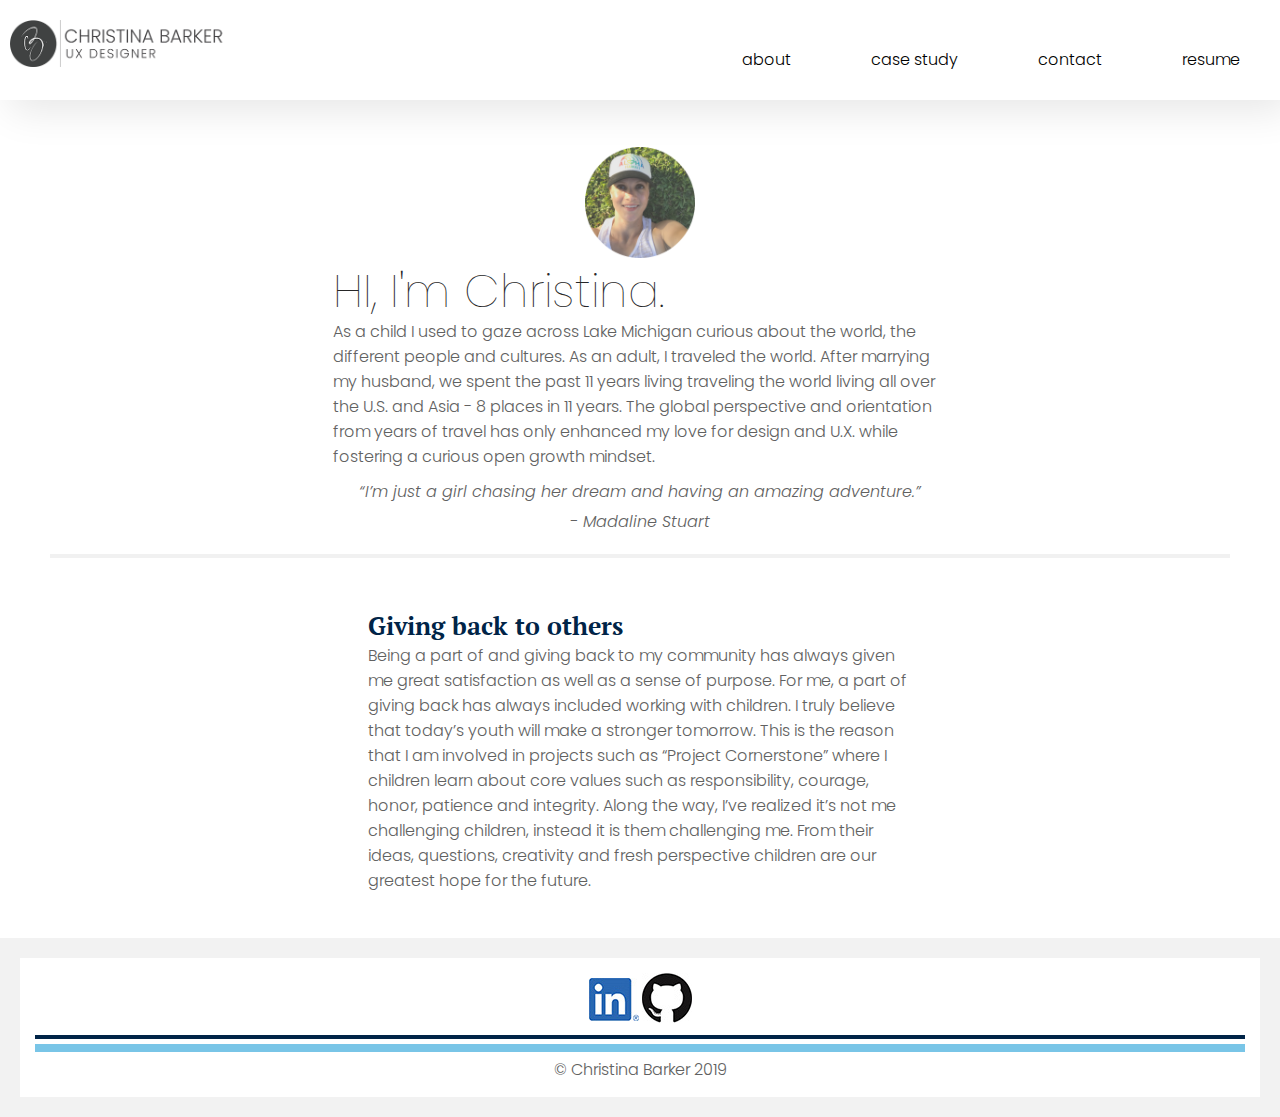
==== about.html @ b3ffad94 "assessment-fdbk:first part completed" ====
<!DOCTYPE html>
 <html>
   <head>
     <!-- Global site tag (gtag.js) - Google Analytics -->
<script async src="https://www.googletagmanager.com/gtag/js?id=UA-143163344-1"></script>
<script>
  window.dataLayer = window.dataLayer || [];
  function gtag(){dataLayer.push(arguments);}
  gtag('js', new Date());
  gtag('config', 'UA-143163344-1');
</script>
     <meta charset="utf-8">
     <meta name="viewport" content="width=device-width, initial-scale=1">
     <title>Portfolio | Christina</title>
     <link href="styles/reset.css" rel="stylesheet">
     <link href="styles/main.css" rel="stylesheet">
     <link href="https://fonts.googleapis.com/css?family=PT+Serif:400,700|Poppins:100,300,400,600,700&display=swap" rel="stylesheet">
   </head>

<body>
  <section class="container">
     <header class="header">
         <a href="index.html"><img class="logo" src="images/logo-lg.png" alt="logo"/></a>
         <input class="menu-btn"
          type="checkbox" id="menu-btn" />
        <label class="menu-icon" for="menu-btn"><span class="navicon"></span></label>
        <ul class="menu">
         <li>
           <a href="about.html">about</a></li>
         <li>
          <a href="core.html">case study</a></li>
         <li>
         <a href="contact.html">contact</a></li>
         <li>
         <a href="../images/resume.pdf" target="_blank" rel="noopener noreferrer">resume</a></li>
       </ul>
   </header>
        <hr>
       <section class="hero-me">
        <div class="content-me">
        <img class="me" src="images/me.png" alt="me"/>
        <h1>HI, I'm Christina.</h1>
       <p class="about-project">As a child I used to gaze across Lake Michigan curious about the world, the different people and cultures.  As an adult, I traveled the world.
       After marrying my husband, we spent the past 11 years living traveling the world living all over the U.S. and Asia - 8 places in 11 years.
       The global perspective and orientation from years of travel has only enhanced my love for design and U.X. while fostering a curious open growth mindset.</p>
       <p class="by">
         “I’m just a girl chasing her dream and having an amazing adventure.”</p>
       <p class="by">
        - Madaline Stuart
       </p>
     </div>
       </section>
       <hr class="three">
     </header>
<main>
   <section class="main">
    <div class="content-main">
      <p class="slogan">Giving back to others</p>
      <p class="about-project">Being a part of and giving back to my community has always given me great satisfaction as well as a sense of purpose.  For me, a part of giving back has always included working with children.  I truly believe that today’s youth will make a stronger tomorrow.  This is the reason that I am involved in projects such as “Project Cornerstone” where I children learn about core values such as responsibility, courage, honor, patience and integrity.   Along the way, I’ve realized it’s not me challenging children, instead it is them challenging me.  From their ideas, questions, creativity and fresh perspective children are our greatest hope for the future.</p>
     </div>
    </section>
</main>

  <section class="footer">
     <div class="footer-bkgrnd">
       <div class="footer-links">
        <a href="https://www.linkedin.com/in/christinabarker35" target="_blank"><img class="linkedin" src="images/icons/linkedin.jpg" alt="linkedin"/></a>
        <a href="https://github.com/okibc25" target="_blank"><img class="github" src="images/icons/github.jpg" alt="github"/></a>
      </div>
      <hr class="one">
      <hr class="two">
      <div class="copy">
      <p class="copy-right"> &copy Christina Barker 2019</p>
     </div>
    </div>
  </section>
 </section>
</body>
</html>
---- styles/main.css ----
* {box-sizing: border-box;}

html {
  /**base size**/
font-size: 10px;
}

body {
 background-color: #ffffff;
}

.container {
 margin: 0 auto;
 min-width: 250px;
}

.header {
 background-color: #fff;
 box-shadow: 1rem 1rem 4rem 0 rgba(0,0,0,.1);
 position: fixed;
 left: 0;
 top: 0;
 width: 100%;
 z-index: 3;
}

.header ul {
 margin: 0;
 padding: 0;
 list-style: none;
 overflow: hidden;
 background-color: #fff;
}

.header li a {
 display: block;
 font-size: 1.6rem;
 padding: 1rem 1rem;
 text-decoration: none;
}

.header li a:hover,
.header .menu-btn:hover {
 background-color: #f4f4f4;
}

img.logo {
 display: block;
 float: left;
 margin: 0 auto;
 max-width: 50%;
 padding: 2rem 3rem;
 text-decoration: none;
}

/* menu */
.header .menu {
 clear: both;
 max-height: 0;
 transition: max-height .2s ease-out;
}

/* menu icon */

.header .menu-icon {
 cursor: pointer;
 display: inline-block;
 float: right;
 margin: 0 auto;
 padding: 3rem 4rem;
 position: relative;
 user-select: none;
}

.header .menu-icon .navicon {
  background: #333;
  display: block;
  height: 2px;
  position: relative;
  transition: background .2s ease-out;
  width: 18px;
}

.header .menu-icon .navicon:before,
.header .menu-icon .navicon:after {
 background: #333;
 content: '';
 display: block;
 height: 100%;
 position: absolute;
 transition: all .2s ease-out;
 width: 100%;
}

.header .menu-icon .navicon:before {
 top: 5px;
}

.header .menu-icon .navicon:after {
 top: -5px;
}
/* menu btn */

.header .menu-btn {
 display: none;
}

.header .menu-btn:checked ~ .menu {
 max-height: 240px;
}

.header .menu-btn:checked ~ .menu-icon .navicon {
  background: transparent;
}

.header .menu-btn:checked ~ .menu-icon .navicon:before {
  transform: rotate(-45deg);
}

.header .menu-btn:checked ~ .menu-icon .navicon:after {
  transform: rotate(45deg);
}

.header .menu-btn:checked ~ .menu-icon:not(.steps) .navicon:before,
.header .menu-btn:checked ~ .menu-icon:not(.steps) .navicon:after {
  top: 0;
}

.menu {
 margin: 0;
 font-family: 'Poppins';
 background-color: #f2f2f2;
}

a {
  color: #000;
}
/*end navigation*/

h1 {
 font-family: 'Poppins';
 font-weight:lighter;
 font-style: normal;
 font-size: 2.75rem;
 color: #262627;
 margin: .5rem;
}

h2 {
 font-family: 'Poppins';
 font-weight:bold;
 font-style: normal;
 font-size: 2.5rem;
 color: #262627;
 margin: .5rem;
}

h3 {
 font-family: 'PT Serif';
 font-style: normal;
 font-size: 2.5rem;
 font-weight: bold;
 color: #002447;
 margin: .5rem;
}

.button {
 background-color: #055C9D;
 border: none;
 border-radius: 5px;
 color: #ffffff;
 font-family: 'Poppins';
 font-style:normal;
 font-size: 1.6rem;
 text-align: center;
 text-decoration: none;
}

/*all images included with in the website*/
img.color-palette, .first-core-phones, .first-it, .core-phones, .sketches,
.data, .dropbox-swot, .final-it, .font, .flows, .googledrive-swot, .icon, .iterations,
.large, .local, .logo-lg, .logos, .me, .myrole, .phones, .second-it, .signature,
.sketch1, .sketch2, .type, .ux-testing, .wireframes {
 height: auto;
 width: 100%;
}

ul{
  list-style: circle;
  list-style-position: inside;
}

li {
 color: #616161;
 font-family: 'Poppins';
 font-size: 1.6em;
 font-style: normal;
 font-weight: 300;
 line-height: 2rem;
 margin: 1rem;
 text-align: left;
}

p.about, p.about-project, p.by, p.copy-right, p.detail, p.project-name, p.title {
 font-family: 'Poppins';
 font-style: normal;
 font-weight: 300;
 font-size: 1.6rem;
 color:#616161;
 line-height: 2.5rem;
 margin: .5rem;
}

p.by {
 color: #262627;
 font-style: italic;
}

p.copy-right {
 font-size: 1rem;
}

p.project-description, p.slogan {
 font-family: 'PT Serif';
 font-style: normal;
 font-weight: bold;
 font-size: 1.9rem;
 color:#002447;
 margin: .5rem;
}

p.quote {
 display:block;
 font-family: 'Poppins';
 font-size: 1.6rem;
 font-style: italic;
 font-weight: 300;
 color: #262627;
 margin: .5rem;
}

p.slogan {
 font-size: 2.5rem;
}

.hero-hmpg {
 background-image: url('../images/doord-sm.png');
 background-position: center;
 background-repeat: no-repeat;
 background-size: cover;
 display: grid;
 grid-template-columns: repeat(4, [col] 1fr);
 grid-template-rows: repeat(3, [row] 1fr);
 grid-gap: 2rem;
 justify-content: space-around;
 margin: 0 auto;
}

.content-hmpg{
 grid-column: 1 / span 4;
 grid-row: 2;
 grid-gap: 1rem;
 margin: 0 auto;
}

.project {
 display: grid;
 grid-template-columns: repeat(4, [col] 1fr);
 grid-gap: 2rem;
 margin: .5rem;
}

.left-1 {
 box-shadow: 0 1px 3px rgba(0,0,0,0.12), 0 1px 2px rgba(0,0,0,0.24);
 transition: all 0.3s cubic-bezier(.25,.8,.25,1);
 background-color: #f2f2f2;
 border-radius: 1rem;
 grid-column:1 / span 4;
 grid-row: 1;
 margin: 1rem;
 padding: 2rem;
}

h2.project-name {
 padding-top: 1rem;
}

p.about{
 padding-bottom: 1rem;
}

.right-1 {
 box-shadow: 0 1px 3px rgba(0,0,0,0.12), 0 1px 2px rgba(0,0,0,0.24);
 transition: all 0.3s cubic-bezier(.25,.8,.25,1);
 background-color: #f2f2f2;
 border-radius: 1rem;
 grid-column: 1 / span 4;
 grid-row: 2;
 margin: 1rem;
 padding: 1rem;
}

.footer {
 background-color: #f2f2f2;
 display: grid;
 grid-template-columns: repeat(4, [col] 1fr);
 grid-template-rows: repeat(2, [row] 1fr);
}

.footer-bkgrnd {
 background-color: #ffffff;
 grid-column: 1 / span 4;
 grid-row: 1 / span 2;
 margin: 2rem;
 padding: 1rem;
}

.footer-links {
 background-color: #ffffff;
 display: flex;
 grid-row: 1;
 justify-content: center;
 padding: .5rem;
}

img.linkedin {
 padding-top: .5rem;
}

img.github {
 padding-left: .3rem;
}

hr.one {
 height: 1px;
 border: none;
 color:#002447;
 background-color: #002447;
 grid-row: 2;
 margin:.5rem;
 padding: .2rem;
}

hr.two {
 height: 2px;
 border: none;
 color:#79C5E7;
 background-color: #79C5E7;
 grid-row: 2;
 margin: .5rem;
 padding: .4rem;
}

hr.three {
 height: 2px;
 border: none;
 color:#f1f1f1;
 background-color: #f1f1f1;
 margin: 2rem 5rem 2rem 5rem;
 padding: .2rem;
}

/*styling for about me page*/
.hero-me {
 display: grid;
 grid-template-columns: repeat(4, [col] 1fr);
 grid-template-rows: repeat(1, [row] 1fr);
 grid-gap: 1rem;
 justify-content: space-between;
 margin: 0 auto;
}

.content-me {
 grid-column: 1 / span 4;
 grid-row: 1;
 margin: 0 auto;
 margin-top: 9rem;
}

img.me {
 display: block;
 margin: auto;
 max-width: 50%;
 padding: 1rem 4rem;
}

.main {
 display: grid;
 grid-gap: 1rem;
 grid-template-columns: repeat(4, [col] 1fr);
 grid-template-rows: repeat(1, [row] 1fr);
 margin: 0 auto;
}

.content-main {
 grid-column: 1 / span 4;
 grid-row: 1;
 margin: 0 auto;
}

.content-about {
 grid-column: 1 / span 4;
 grid-row: 1;
 margin: 1rem;
 text-align: left;
}
/*end specific stlying for about me page*/

/*styling for contact page*/
.hero-contact {
 background-image: url('../images/world.jpg');
 background-position: center;
 background-repeat: no-repeat;
 background-size: contain;
 grid-gap: 1rem;
 grid-template-columns: repeat(4, [col] 1fr);
 grid-template-rows: repeat(2, [row] 1fr);
 margin: 0 auto;
 margin-top: 4rem;
 justify-content: space-around;
 padding-top: 4rem;
}

.contact-hmpg{
 grid-column: 1 / span 4;
 grid-row: 1;
 margin: 0 auto;
 padding:1rem;
}

img.signature {
 margin: 1rem;
 max-width: 10%;
}

.form {
 border-radius: 1rem;
 grid-column: 1 / span 4;
 grid-row: 2;
 margin: 0 auto;
 padding: 1rem;
 }

.form input, textarea, button {
 border-radius: 1rem;
 font-family: 'Poppins';
 font-size: 1.5em;
 font-weight: normal;
 color:#676767;
 border: 1px solid #f2f2f2;
 background-color: #ffffff;
 margin: 0 auto;
 padding: 2em;
 transition: all 0.3s ease-in-out;
 width: 100%;
 }

.form textarea {
 overflow: auto;
 vertical-align: top;
 }

.form button {
 background-color: #79C5E7;
 border-radius: 1rem;
 display: inline-block;
 font-family: 'Poppins';
 font-size: 1em;
 font-weight: normal;
 color: #ffffff;
 margin: 0 auto;
 padding: 1rem;
 }
/*end styling for contact me page*/

.copy {
 text-align: center;
}

p.copy-right {
 text-align: center;
}

h1 {
 margin: 0rem 1rem 0rem 1rem;
 text-align: left;
}

h2 {
  margin-top: 1rem;
  margin-bottom: 0px;
  text-align: center;
}

h2.name  {
  margin-left: 1rem;
  text-align: left;
}

h2.project-name {
  text-align: left;
  margin: 0rem 1rem 0rem 1rem;
}

h3 {
  text-align: left;
  margin-top: 2rem;
  margin-bottom: .5rem;
}

p.slogan, p.quote, p.by {
  margin: 0rem 1rem 0rem 1rem;
}

p.about {
 margin: .5rem 1rem 0rem 1rem;
 text-align: left;
}

p.about-project {
  margin-top: .5rem;
  margin-left: 1rem;
}

p.project-description {
  margin: 0rem 0rem 0rem 1rem;
  text-align: left;
}

p.title {
  text-align: center;
}

.button {
 display: block;
 margin: 2rem;
 padding: 5px 10px 5px 10px;
 align-items: center;
}

img.icon {
 display: block;
 width: 10%;
 margin: 0 auto;
}

img.phones {
 margin: 0 auto;
 padding: 2rem;
}

/*styling for core case study mobile*/
.hero-core {
 background-image: url('../images/corehmpg.jpg');
 background-position: center;
 background-repeat: no-repeat;
 background-size: cover;
 margin: 0 auto;
 display: grid;
 grid-gap: .5rem;
 grid-template-columns: repeat(4, [col] 1fr);
 grid-template-rows: repeat(2, [row] auto);
 justify-content: space-between;
 padding-top: 2rem;
 }

.core-l1 {
 grid-column: 1 / span 4;
 grid-row: 1;
 margin: 6rem 2rem 0 2rem;
}

.core-r1 {
 grid-column: 1 / span 4;
 grid-row: 2;
 margin: 1rem;
  }

.area-1 {
 display: grid;
 grid-template-columns: repeat(4, [col] 1fr);
 grid-template-rows: repeat(2, auto);
 margin: 1rem;;
}

.a {
 grid-column: 1 / span 4;
 grid-row: 1;
 margin: 1rem;
}

.b {
 grid-column: 1 / span 4;
 grid-row: 2;
 align-content: center;
 margin: 1rem;
}

.insidebox-1 {
 background-color: #ffffff;
 border-radius: 2px;
 display: grid;
 grid-template-columns: repeat(4, [col] 1fr);
 grid-template-rows: repeat(1, auto);
 margin: 1rem;
}

.role {
 background-color: #ffffff;
 grid-column: 1 / span 4;
 grid-row: 1;
 margin: 2rem;
 padding: 2rem 2rem 2rem 2rem;
 text-align: left;
}

.c {
 grid-column: 1 / span 4;
 grid-row: 3;
 align-content: center;
 margin: 1rem;
}

.d {
 grid-column: 1 / span 4;
 grid-row: 4 ;
 margin: 1rem;
}

.insidebox-2 {
 display: grid;
 grid-template-columns: repeat(4, [col] 1fr);
 grid-template-rows: repeat(1, 1fr);
 margin: 1rem;
}

.competitors {
 grid-column: 1 / span 4;
 grid-row: 1;
 text-align: center;
 margin: 1rem;
}

 /*swot analysis of two of four companies*/
.area-a1 {
 background-color:#f2f2f2;
 display: grid;
 grid-gap: 1rem;
 grid-template-columns: repeat(4, [col] 1fr);
 grid-template-rows: repeat(2, auto);
 margin: 1rem;
}

.swot-l {
 background-color: #ffffff;
 box-shadow: 0 1px 3px rgba(0,0,0,0.12), 0 1px 2px rgba(0,0,0,0.24);
 transition: all 0.3s cubic-bezier(.25,.8,.25,1);
 grid-column: 1 / span 4;
 grid-row: 1;
 margin: 0 auto;
}


.swot-l:hover {
 box-shadow: 0 14px 28px rgba(0,0,0,0.25), 0 10px 10px rgba(0,0,0,0.22);
}

.swot-r {
 background-color: #ffffff;
 box-shadow: 0 1px 3px rgba(0,0,0,0.12), 0 1px 2px rgba(0,0,0,0.24);
 transition: all 0.3s cubic-bezier(.25,.8,.25,1);
 grid-column: 1 / span 4;
 grid-row: 2;
 margin: 0 auto;
}

.swot-r:hover {
 box-shadow: 0 14px 28px rgba(0,0,0,0.25), 0 10px 10px rgba(0,0,0,0.22);
}
/*close out the swot*/

.area-b1 {
 display: grid;
 grid-template-columns: repeat(4, [col] 1fr);
 grid-template-rows: repeat(3, auto);
 margin: 1rem;
 }

.e{
 grid-column: 1 / span 4;
 grid-row: 1;
 margin: 1rem;
}

.e li {
 background-color: #ffffff;
 border-radius: .2rem;
 margin: 1rem;
}

.f {
 box-shadow: 0 1px 3px rgba(0,0,0,0.12), 0 1px 2px rgba(0,0,0,0.24);
 transition: all 0.3s cubic-bezier(.25,.8,.25,1);
 grid-column: 1 / span 4;
 grid-row: 2;
 margin: 1rem;
 padding: 2rem;
 text-align: center;
}

.f:hover {
 box-shadow: 0 14px 28px rgba(0,0,0,0.25), 0 10px 10px rgba(0,0,0,0.22);
}

.g {
 grid-column: 1 / span 4;
 grid-row: 3;
 margin: 1rem;
}

.g li {
 text-align: left;
 margin-bottom: 1rem;
 margin-left: 1rem;
}

  /* Grid Area-2 Start*/
.area-2 {
 display: grid;
 grid-template-columns: repeat(4, [col] 1fr);
 grid-template-rows: repeat(1, auto);
 margin: 1rem;
}

.h {
 grid-column: 1 / span 4;
 grid-row: 1;
 margin: 1rem;
}

  /*subgrid for personas*/
.ux-personas {
 background-color: #ffffff;
 border-radius: 2px;
 display: grid;
 grid-template-columns: repeat(4, [col] 1fr);
 grid-template-rows: repeat(2, auto);
 margin: 1rem;
  }

  /*inside persona grid*/
.persona-l {
 box-shadow: 0 1px 3px rgba(0,0,0,0.12), 0 1px 2px rgba(0,0,0,0.24);
 transition: all 0.3s cubic-bezier(.25,.8,.25,1);
 grid-column: 1 / span 4;
 grid-row: 1;
 margin: 1rem;
 padding: 1rem;
 text-align: center;
  }

.persona-r {
 box-shadow: 0 1px 3px rgba(0,0,0,0.12), 0 1px 2px rgba(0,0,0,0.24);
 transition: all 0.3s cubic-bezier(.25,.8,.25,1);
 grid-column: 1 / span 4;
 grid-row: 2;
 margin: 1rem;
 padding: 1rem;
 text-align: center;
}

.persona-l:hover, .persona-r:hover {
 box-shadow: 0 14px 28px rgba(0,0,0,0.25), 0 10px 10px rgba(0,0,0,0.22);
}

.persona-r p.detail, .persona-l p.detail {
 margin: .5rem;
 text-align: center;
}

p .about li {
 margin: 1rem;
 text-align: left;
}
/*end of persona back to area-2 grid*/

.i {
 grid-column: 1 / span 4;
 grid-row: 2;
 margin: 1rem;
 text-align: left;
  }

.j {
 grid-column: 1 / span 4;
 grid-row: 3;
 margin: 1rem;
  }

.ux-priorities {
 background-color: #ffffff;
 border-radius: 2px;
 display: grid;
 grid-template-columns: repeat(4, [col] 1fr);
 grid-template-rows: repeat(4, auto);
 margin: 1rem;
  }

.c-high {
 box-shadow: 0 1px 3px rgba(0,0,0,0.12), 0 1px 2px rgba(0,0,0,0.24);
 transition: all 0.3s cubic-bezier(.25,.8,.25,1);
 grid-column: 1 / span 4;
 grid-row: 1;
 margin: 1rem;
 padding: 0 2rem 2rem 2rem;
 text-align: left;
 }

.c-medium {
 box-shadow: 0 1px 3px rgba(0,0,0,0.12), 0 1px 2px rgba(0,0,0,0.24);
 transition: all 0.3s cubic-bezier(.25,.8,.25,1);
 grid-column: 1 / span 4;
 grid-row: 2;
 margin: 1rem;
 padding: 0 2rem 2rem 2rem;
 text-align: left;
 }

.c-low {
 box-shadow: 0 1px 3px rgba(0,0,0,0.12), 0 1px 2px rgba(0,0,0,0.24);
 transition: all 0.3s cubic-bezier(.25,.8,.25,1);
 grid-column: 1 / span 4;
 grid-row: 3;
 margin: 1rem;
 padding: 0 2rem 2rem 2rem;
 text-align: left;
 }

.c-high:hover, .c-medium:hover, .c-low:hover {
 box-shadow: 0 14px 28px rgba(0,0,0,0.25), 0 10px 10px rgba(0,0,0,0.22);
}

.k {
 grid-column: 1 / span 4;
 grid-row: 4;
 margin: 1rem;
}

.ux-flows {
 display: grid;
 grid-template-columns: repeat(1, [col] 1fr);
 grid-template-rows: repeat(2, auto);
 margin: 1rem;
}

.c-large{
 box-shadow: 0 1px 3px rgba(0,0,0,0.12), 0 1px 2px rgba(0,0,0,0.24);
 transition: all 0.3s cubic-bezier(.25,.8,.25,1);
 grid-column: 1 / span 4;
 grid-row: 1;
 margin: 1rem;
 padding: 2rem;
 text-align: center;
 width: 95%;
}

.c-local {
 box-shadow: 0 1px 3px rgba(0,0,0,0.12), 0 1px 2px rgba(0,0,0,0.24);
 transition: all 0.3s cubic-bezier(.25,.8,.25,1);
 align-items: center;
 grid-column: 1 / span 4;
 grid-row: 2;
 margin: 1rem;
 padding: 2rem;
 text-align: center;
 width: 95%;
}

.c-large:hover, .c-local:hover{
 box-shadow: 0 14px 28px rgba(0,0,0,0.25), 0 10px 10px rgba(0,0,0,0.22);
}
/*end of grid area-2*/

/*begin grid area-3*/
.area-3 {
 display: grid;
 grid-gap: 1rem;
 grid-template-columns: repeat(4, [col] 1fr);
 grid-template-rows: repeat(1, [row] auto);
 margin: 1rem;
}

.l {
 grid-column: 1 / span 4;
 grid-row: 1;
 margin: 1rem;
}

.ideas {
 display: grid;
 grid-gap: 2rem;
 grid-template-columns: repeat(4, [col] 1fr);
 grid-template-rows: repeat(2, [row] auto);
 margin: 1rem;
}

.c-idea-one {
 background-color: #f2f2f2;
 box-shadow: 0 1px 3px rgba(0,0,0,0.12), 0 1px 2px rgba(0,0,0,0.24);
 transition: all 0.3s cubic-bezier(.25,.8,.25,1);
 grid-column: 1 / span 4;
 grid-row: 1;
 margin: 1rem;
 padding: 1rem;
 text-align: center;
 width: 95%;
}

img.brand {
  margin: 1rem;
  width: 90%;
}

.c-idea-two {
 background-color: #f2f2f2;
 box-shadow: 0 1px 3px rgba(0,0,0,0.12), 0 1px 2px rgba(0,0,0,0.24);
 transition: all 0.3s cubic-bezier(.25,.8,.25,1);
 grid-column: 1 / span 4;
 grid-row: 2;
 margin: 1rem;
 padding: 1rem;
 text-align: center;
 width: 95%;
}

.c-idea-one:hover, .c-idea-two:hover {
 box-shadow: 0 14px 28px rgba(0,0,0,0.25), 0 10px 10px rgba(0,0,0,0.22);
}

.area-3m {
 background-color: #f2f2f2;
 box-shadow: 0 1px 3px rgba(0,0,0,0.12), 0 1px 2px rgba(0,0,0,0.24);
 transition: all 0.3s cubic-bezier(.25,.8,.25,1);
 display: grid;
 grid-gap: 1rem;
 grid-template-columns: repeat(1, [col] 1fr);
 grid-template-rows: repeat(1, [row] auto);
 margin: 1rem;
}

.area-3m:hover {
 box-shadow: 0 14px 28px rgba(0,0,0,0.25), 0 10px 10px rgba(0,0,0,0.22);
}

.m {
 grid-column: 1;
 grid-row: 1;
 margin: 1rem;
 align-content: center;
}

.area-3n {
 display: grid;
 grid-gap: 1rem;
 grid-template-columns: repeat(4, [col] 1fr);
 grid-template-rows: repeat(3, [row] auto);
 margin: 1rem;
}

.n {
 grid-column: 1 / span 4;
 grid-row: 1;
 margin: 1rem;
}

.n-color {
 grid-column: 2 / span 2;
 grid-row: 2;
 margin: 1rem;
 text-align: center;
}

img.color {
 width: 75%;
}

.o {
 grid-column: 1 / span 4;
 grid-row: 3;
 margin: 2rem;
}

.area-p {
 background-color: #f2f2f2;
 display: grid;
 grid-gap: .5rem;
 grid-template-columns: repeat(4, [col] 1fr);
 grid-template-rows: repeat(4, [row] auto);
 margin: 1rem;
}

.c-sketch-p1 {
 grid-column: 1 / span 4;
 grid-row: 1;
 margin: auto;
 padding: 1rem;
 text-align: center;
 width: 95%;
}

.c-sketch-p2 {
 grid-column: 1 / span 4;
 grid-row: 2;
 margin: auto;
 padding: 1rem;
 text-align: center;
 width:65%;
}

.c-sketch-p3 {
 grid-column: 1 / span 4;
 grid-row: 3;
 margin: auto;
 padding: 1rem;
 text-align: center;
 width: 95%;
}

.c-sketch-p4 {
 grid-column: 1 / span 4;
 grid-row: 4;
 margin: auto;
 padding: 1rem;
 text-align: center;
 width: 55%;
}
/*end of grid area-3*/

/*begin grid area-4*/
.area-4 {
 display: grid;
 grid-gap: 1rem;
 grid-template-columns: repeat(1, [col] 1fr);
 grid-template-rows: repeat(2, [row] auto);
 margin: 1rem;
}

.q {
 grid-column: 1 / span 4;
 grid-row: 1;
 margin: 2rem;
}

.r {
 grid-column: 1 / span 4;
 grid-row: 2;
 margin: 2rem;
}

.area-5 {
 background-color: #f2f2f2;
 display: grid;
 grid-gap: 1rem;
 grid-template-columns: repeat(4, [col] 1fr);
 grid-template-rows: repeat(3, [row] 1fr);
 margin: 1rem;
}

.c-sketch-1 {
grid-column: 1 / span 4;
grid-row: 1;
margin: .5rem;
text-align: center;
}

.c-sketch-2 {
 grid-column: 1 / span 4;
 grid-row: 2;
 margin: .5rem;
 text-align: center;
}

.c-sketch-3 {
 grid-column: 1 / span 4;
 grid-row: 3;
 margin: .5rem;
 text-align: center;
}

.area-6 {
 display: grid;
 grid-gap: 1rem;
 grid-template-columns: repeat(4, [col] 1fr);
 grid-template-rows: repeat(1, [row] auto);
 margin: 1rem;
}

.t {
 grid-column: 1 / span 4;
 grid-row: 1;
 margin: 1rem;
}

.area-7 {
 background-color: #f2f2f2;
 display: grid;
 grid-gap: 1rem;
 grid-template-columns: repeat(4, [col] 1fr);
 grid-template-rows: repeat(1, [row] auto);
 margin: 1rem;
}

.u {
 grid-column: 1 / span 4;
 grid-row: 1;
 margin: 1rem;
 text-align: center;
}

.area-8 {
 display: grid;
 grid-gap: 1rem;
 grid-template-columns: repeat(4, [col] 1fr);
 grid-template-rows: repeat(4, [row] auto);
 margin: 1rem;
}

.v {
 grid-column: 1 / span 4;
 grid-row: 1;
 margin: 1rem;
}

.w {
 grid-column: 1 / span 4;
 grid-row: 2;
 margin: 1rem;
}

.first, .second, .final {
 margin: auto;
 padding: 1rem;
 text-align: center;
 width: 55%;
}

.x {
 grid-column: 1 / span 4;
 grid-row: 3;
 margin: 1rem;
}

.area-9 {
background-color: #f2f2f2;
display: grid;
grid-gap: 1rem;
grid-template-columns: repeat(4, [col] 1fr);
grid-template-rows: repeat(1, [row] auto);
margin: 1rem;
}

.y {
 grid-column: 1 / span 4;
 grid-row: 1;
 text-align: center;
}

.core-phones {
 padding: 2rem 2rem 0rem 2rem;
}

.area-10 {
 display: grid;
 grid-gap: 1rem;
 grid-template-columns: repeat(4, [col] 1fr);
 grid-template-rows: repeat(1, [row] auto);
 margin: 1rem;
}

.z {
 grid-column: 1 / span 4;
 grid-row: 1;
}

/*styling for contact page form box*/
@media screen and (min-width: 575px) {
 .container {
  margin: 0 auto;
}

img.logo {
 max-width: 30%;
}

.header .menu-icon {
 cursor: pointer;
 display: inline-block;
 float: right;
 margin: 0 auto;
 padding: 3.5rem 4rem;
 position: relative;
 user-select: none;
}

/*stlying for homepage*/
.hero-hmpg {
 background-image: url('../images/doord-m.jpeg');
 background-position: center;
 background-repeat: no-repeat;
 background-size: cover;
 display: grid;
 grid-gap: 2rem;
 grid-template-columns: repeat(4, [col] 1fr);
 grid-template-rows: repeat(3, [row] 1fr);
 justify-content: space-around;
 margin: 0 auto;
}

.content-hmpg {
 grid-column: 1/ span 2;
 grid-row: 2;
 grid-gap: 2rem;
 margin: 1rem 0 1rem 5rem;
}

.content-hmpg >h1 {
 font-size: 3.4rem;
}

.project {
 grid-template-columns:repeat(4, [col] 1fr);
 grid-template-rows: repeat(2, [row] 1fr);
 margin: 0 auto;
}

.left-1 {
 grid-column: 2 / span 2;
 grid-row: 1rem;
 margin: 1rem;
 padding: 1rem;
 text-align: center;
}
.left-1 h2.project-name {
 text-align: left;
 padding-top: 3rem;
}

.right-1 {
 grid-column: 2 / span 2;
 grid-row: 2;
 margin: 1rem;
 padding: 1rem;
 text-align: center;
}

/*styling for about page*/
.content-about {
 grid-column: 2 / span 2;
 grid-row: 2;
 margin-top: 1rem 3rem 1rem 1rem;
}

p.by {
 text-align: center;
 margin-bottom: 1rem;
}
/*end styling for about page*/

/*core stlying*/
.hero-core {
 background-image: url('../images/corehmpg.jpg');
 background-position: center;
 background-repeat: no-repeat;
 height:70rem;
 margin: 0 auto;
 display: grid;
 grid-gap: 1rem;
 grid-template-columns: repeat(4, [col] 1fr);
 grid-template-rows: repeat(2, [row] 1fr);
 justify-content: space-around;
 margin-top: 6rem;
}

.core-l1 {
 grid-column: 2 / span 2;
 grid-row: 1;
 margin-top: 6rem 1rem 1rem 1rem;
}

h1 {
 font-size: 3rem;
 font-weight: lighter;
}

.core-r1 {
 grid-column: 2 / span 2;
 grid-row: 2;
 margin: 1rem;
 text-align: center;
}

 /*swot analysis of two of four companies*/
.area-a1 {
 background-color:#f2f2f2;
 display: grid;
 grid-gap: 1rem;
 grid-template-columns: repeat(4, [col] 1fr);
 grid-template-rows: repeat(2, auto);
 margin: 0 auto;
}

.swot-l {
 box-shadow: 0 1px 3px rgba(0,0,0,0.12), 0 1px 2px rgba(0,0,0,0.24);
 transition: all 0.3s cubic-bezier(.25,.8,.25,1);
 grid-column: 1 / span 4;
 grid-row: 1;
 margin: 1rem;
 padding-left: 15rem;
}

.swot-l:hover {
 box-shadow: 0 14px 28px rgba(0,0,0,0.25), 0 10px 10px rgba(0,0,0,0.22);
}

.swot-r {
 box-shadow: 0 1px 3px rgba(0,0,0,0.12), 0 1px 2px rgba(0,0,0,0.24);
 transition: all 0.3s cubic-bezier(.25,.8,.25,1);
 grid-column: 1 / span 4;
 grid-row: 2;
 margin: 1rem;
 padding-left: 15rem;
}

.swot-r:hover {
 box-shadow: 0 14px 28px rgba(0,0,0,0.25), 0 10px 10px rgba(0,0,0,0.22);
}
 /*close out the swot*/

.core-phones {
 padding: 2rem 2rem 0rem 2rem;
}
/*end core case study*/

/*contact page*/
.contact-hmpg{
  margin-top: 6rem;
}

img.signature {
 display: block;
 margin: 0 auto;
 max-width: 10%;
}

}/*end 575px view*/

@media screen and (min-width: 1100px) {
.container {
 margin: 0 auto;
}

h1, h2 {
 text-align: left;
}

p.about, p.about-project, p.by, p.copy-right, p.project-name, p.title {
 font-family: 'Poppins';
 font-style: normal;
 font-weight: 300;
 font-size: 1.6rem;
 line-height: 2.5rem;
 color:#616161;
}

p.by {
 font-style: italic;
}

.header li {
 float: left;
}

.header li a {
 display: block;
 padding: 20px 30px;
 margin-top: 2rem;
}

.header .menu {
 clear: none;
 float: right;
 max-height: none;
}

.header .menu-icon {
 display: none;
}

img.logo {
 max-width: 20%;
 padding: 2rem 1rem;
}

h1 {
 font-size: 4.6rem;
 font-weight:lighter;
 margin: 0rem 1rem 0rem 1rem;
}

/*specific stying for hmpg*/
.content-hmpg {
 grid-column: 1/ span 2;
 grid-row: 2;
 grid-gap: 2rem;
 margin: 1rem 0 1rem 10rem;
 padding-left: 10rem;
}

.content-hmpg >h1 {
 font-size: 4.1rem;
}

p.slogan, p.quote, p.by {
  margin: .5rem 1rem 0rem 1rem;
}

.content {
 grid-column: 2 / span 2;
 grid-row: 2;
 margin-top: 2rem;
 text-align: left;
}

.project {
 background-color: #ffffff;
 grid-column: 2;
 grid-row: 2;
 display: grid;
 grid-gap: 1rem;
 grid-template-columns: repeat(4, [col] 1fr );
 grid-template-rows: repeat(1, [row] 1fr);
 margin: 1rem;
}

.left-1 {
 background-color: #f2f2f2;
 grid-column: 1 / span 2;
 grid-row: 1;
 margin: 1rem;
 padding: 1rem;
}

.left-1 > h2.project-name {
  margin-bottom: .3rem;
}

.right-1 {
  background-color: #f2f2f2;
  grid-column: 3 / span 2;
  grid-row: 1;
  margin: 1rem;
  padding: 1rem 1rem .5rem 1rem;
}

/*end specific styling for the hmpg*/
.button {
 align-items: center;
 background-color: #055C9D;
 border: none;
 border-radius: 5px;
 color: #ffffff;
 display: inline-block;
 font-family: 'Poppins';
 font-size: 1rem;
 font-style: normal;
 height: 4rem;
 padding: .5rem;
 position: relative;
 text-align: center;
 text-decoration: none;
}

/*styling for core case study page*/

.hero-core {
 background-image: url('../images/corehmpg.jpg');
 background-position: center;
 background-repeat: no-repeat;
 height: 60rem;
 margin: 0 auto;
 display grid;
 grid-gap: 2rem;
 grid-template-columns: repeat(4, [col] 1fr);
 grid-template-rows: repeat(2, [row] auto );
 margin-top: 6rem;
}

.core-l1 {
 grid-column: 1/ span 2;
 grid-row: 1 / span 2;
 margin: 1rem;
 padding: 8rem ;
}

.core-r1 {
 grid-column: 3/ span 2;
 grid-row: 1 / span 2;
 margin: 0 auto;
 padding: 4.5rem;
}

img.icon {
 float: left;
 margin: 0 auto;
 text-align: justify;
 width: 10%;
}

h2.title {
display: inline-block;
margin: 0 auto;
padding: 3rem 1rem 1rem 1rem;
}

p.about-project{
 display: inline-block;
}

.area-1 {
 display: grid;
 grid-gap: 2rem;
 grid-template-columns: repeat(4, [col] 1fr );
 grid-template-rows: repeat(3, [row] auto );
 margin: 2rem;
}

.a {
 grid-column: 2 / span 2 ;
 grid-row: 1 ;
 margin-top: 2rem;
}

.b {
 grid-column: 2 / span 2 ;
 grid-row: 2 ;
 margin-top: 20px;
}

.insidebox-1 {
 background-color: #f1f1f1;
 display: grid;
 grid-gap: 2rem;
 grid-template-columns: repeat(4, [col] 1fr );
 grid-template-rows: repeat(1, [row] auto );
 margin: 20px;
  }

.role {
 grid-column: 1 / span 4;
 grid-row: 1;
 margin: 2rem;
 padding: 2rem 2rem 2rem 2rem;
 text-align: left;
}

.c {
 grid-column: 2/ span 2;
 grid-row: 3 ;
 align-content: center;
 margin-top: 20px;
}

.d {
 grid-column: 2 / span 2;
 grid-row:4 ;
 margin-top: 20px;
}

/*competitor icons */
.insidebox-2 {
 display: grid;
 grid-gap: 1rem;
 grid-template-columns: repeat(4, [col] 1fr );
 grid-template-rows: repeat(1, [row] 2fr );
 margin: 1rem;
}

.competitors {
grid-column: 2 / span 2;
grid-row: 1;
text-align: center;
}
/*close competitors - icons*/

/*swot analysis of two of four companies*/
.area-a1 {
 background-color: #f2f2f2;
 display: grid;
 grid-gap: 1rem;
 grid-template-columns: repeat(4, [col] 1fr );
 grid-template-rows: repeat(4, [row] 1fr);
 margin: 0 auto;
}

.swot-l {
 background-color: #ffffff;
 grid-column: 1 /span 2;
 grid-row: 1 /span 4;
 margin: 4rem;
 padding: 2rem;
}

.swot-r {
 background-color: #ffffff;
 grid-column: 3/ span 2;
 grid-row: 1 / span 4;
 margin: 4rem;
 padding: 2rem;
}
/*close out the swot*/

.area-b1 {
 display: grid;
 grid-gap: 20px;
 grid-row-gap: 20px;
 grid-template-columns: repeat(4, [col] 1fr );
 grid-template-rows: repeat(3, [row] auto );
 margin: 20px;
}

.e {
 grid-column: 2 / span 2;
 grid-row: 1;
}

.e li {
 color: #616161;
 font-family: 'Poppins';
 font-size: 1.6em;
 font-style: normal;
 font-weight: 300;
 line-height: 2.5rem;
 margin-bottom: 1rem;
 margin-left: 1rem;
 text-align: left;
}

.f {
 grid-column: 2 / span 2 ;
 grid-row: 2;
}

.g {
 grid-column: 2 / span 2;
 grid-row: 3;
}

.g li {
 color: #616161;
 font-family: 'Poppins';
 font-size: 1.6em;
 font-style: normal;
 font-weight: 300;
 text-align: left;
 text-decoration: none;
 margin-bottom: 10px;
 margin-left: 10px;
}

/* Grid Area-2 Start*/
.area-2 {
 display: grid;
 grid-gap: 1rem;
 grid-template-columns: repeat(4, [col] 1fr );
 grid-template-rows: repeat(4, [row] auto );
 margin: 1rem;
}

.h {
 grid-column: 2 / span 2;
 grid-row: 1;
}

/*subgrid for personas*/
.ux-personas {
 display: grid;
 grid-gap: 1rem;
 grid-template-columns: repeat(2, [col] 1fr );
 grid-template-rows: repeat(1, [row] auto );
 margin: 1rem;
}
/*inside persona grid*/
.persona-l {
 grid-column: 1;
 grid-row: 1;
 text-align: center;
}

img[src="images/icons/susan.png"]{
 display: block;
 float: none;
 margin: 0 auto;
 margin-top: 1rem;
 width: 20%;
 text-align: center;
}

.persona-r {
grid-column: 2;
grid-row: 1;
text-align: center;
}

img[src="images/icons/daniel.png"]{
 display: block;
 float: none;
 margin: 0 auto;
 margin-top: 1rem;
 width: 20%;
 text-align: center;
}

.persona-l > h2.title, .persona-r > h2.title {
  text-align: center;
  margin: 0 auto;
}
/*end of persona back to area-2 grid*/

.i {
 grid-column: 2 / span 2;
 grid-row: 2;
 margin: 0 auto;
}

.j {
grid-column: 2 / span 2;
grid-row: 3;
margin: 0 auto;
}

.ux-priorities {
 display: grid;
 grid-gap: 2rem;
 grid-template-columns: repeat(2, [col] 1fr );
 grid-template-rows: repeat(3, [row] auto);
 margin: 1rem;
}

.c-high {
 grid-column: 1 / span 4;
 grid-row: 1;
}

.c-medium {
 grid-column: 1 / span 4;
 grid-row: 2;
}

.c-low {
 grid-row: 1 / span 4;
 grid-row: 3;
}

.k {
 grid-column: 2 / span 2;
 grid-row: 4;
}

.ux-flows {
 display: grid;
 grid-gap: 2rem;
 grid-template-columns: repeat(4, [col] 1fr );
 grid-template-rows: repeat(1, [row] auto );
 margin: 1rem;
}

.c-large{
 grid-column:  1/span 2;
 grid-row: 1;
 margin: 1rem;
 text-align: center;
}

.c-local {
 grid-column: 3 / span 2;
 grid-row: 1;
 margin: 1rem;
 text-align: center;
}
/*end of grid area-2*/

/*begin grid area-3*/
.area-3 {
 display: grid;
 grid-gap: 1rem;
 grid-template-columns: repeat(4, [col] 1fr );
 grid-template-rows: repeat(1, [row] auto );
 margin: 1rem;
}

.l {
 grid-column: 2 / span 2;
 grid-row: 1;
}

.ideas {
 display: grid;
 grid-gap: 2rem;
 grid-template-columns: repeat(4, [col] 1fr );
 grid-template-rows: repeat(1, [row] auto );
}

.c-idea-one {
 grid-column: 1/ span 2;
 grid-row: 1;
}

img.brand {
  text-align: center;
  max-width: 100%;
}

.c-idea-two {
 grid-column: 3/ span 2;
 grid-row: 1;
}

.area-3m {
 background-color: #f2f2f2;
 display: grid;
 grid-gap: 2rem;
 grid-template-columns: repeat(4, [col] 1fr );
 grid-template-rows: repeat(1, [row] auto );
 text-align: center;
 margin: 20px;
}

.m {
 grid-column: 1 / span 4;
 grid-row: 1;
 margin:2rem;
 text-align: center;
}

img.iterations {
  max-width: 50%;
}

.area-3n {
 display: grid;
 grid-gap: 20px;
 grid-template-columns: repeat(4, [col] 1fr );
 grid-template-rows: repeat(3, [row] auto );
 margin: 0 auto;
}

.n {
 grid-column: 2 / span 2;
 grid-row: 1;
  }

.n-color {
 grid-column: 2 / span 2;
 grid-row: 2;
 text-align: center;
}

 img.color {
   max-width: 50%;
 }

.o {
 grid-column: 2 / span 2;
 grid-row: 3;
}

.area-p {
 background-color: #f2f2f2;
 display: grid;
 grid-gap: 1rem;
 grid-template-columns: repeat(4, [col] 1fr);
 grid-template-rows: repeat(1, [row] auto );
 margin: 1rem;
 text-align: center;
  }

.c-sketch-p1 {
grid-column: 1;
 grid-row: 1;
 text-align: center;
}

.c-sketch-p2 {
 grid-column: 2;
 grid-row: 1;
 text-align: center;
}

.c-sketch-p3 {
 grid-column: 3;
 grid-row: 1;
 text-align: center;
}

.c-sketch-p4 {
 grid-column: 4;
 grid-row: 1;
 text-align: center;
}
/*end of grid area-3*/

/*begin grid area-4*/
.area-4 {
display: grid;
grid-gap: 10px;
grid-row-gap: 10px;
grid-template-columns: repeat(4, [col] 1fr );
grid-template-rows: repeat(2, [row] auto );
margin: 20px;
}

.q {
 grid-column: 2 / span 2;
 grid-row: 1;
 margin: 2rem;
}

.r {
 grid-column: 2 / span 2;
 grid-row: 2;
 margin: 2rem;
}

.area-5 {
 background-color: #f2f2f2;
 display: grid;
 grid-gap: 1rem;
 grid-row-gap: 1rem;
 grid-template-columns: repeat(5, [col] 1fr );
 grid-template-rows: repeat(1, [row] auto );
 margin: 2rem;
}

.c-sketch-1 {
 grid-column: 2;
 grid-row: 1;
 margin: 2rem;
}

.c-sketch-2 {
 grid-column: 3;
 grid-row: 1;
 margin: 2rem;
}

.c-sketch-3 {
 grid-column: 4;
 grid-row: 1;
 margin: 2rem;
}

.area-6 {
 display: grid;
 grid-gap: 1rem;
 grid-template-columns: repeat(4, [col] 1fr );
 grid-template-rows: repeat(1, [row] auto );
 margin: 2rem;
}

.t {
 grid-column: 2 / span 2;
 grid-row: 1;
 margin: 1rem;
}

.area-7 {
 background-color: #f2f2f2;
 display: grid;
 grid-gap: 1rem;
 grid-template-columns: repeat(4, [col] 1fr );
 grid-template-rows: repeat(1, [row] auto );
 margin: 2rem;
}

.u {
 grid-column: 2 / span 2;
 grid-row: 1;
 margin: 2rem;
 text-align: center;
}

.area-8 {
 display: grid;
 grid-gap: 1rem;
 grid-template-columns: repeat(4, [col] 1fr );
 grid-template-rows: repeat(4, [row] auto );
 margin: 2rem;
}

.v {
 grid-column: 2 / span 2;
 grid-row: 1;
 margin: 2rem;
}

.w {
 grid-column: 2 / span 2;
 grid-row: 2;
 text-align: center;
 margin: 2rem;
}


.x {
 grid-column: 2 / span 2;
 grid-row: 3;
 margin: 2rem;
}

.y {
 grid-column: 2 / span 2;
 grid-row: 4;
 margin: 2rem;
 text-align: center;
}

.area-9 {
 background-color: #f2f2f2;
 display: grid;
 grid-gap: 1rem;
 grid-template-columns: repeat(4, [col] 1fr );
 grid-template-rows: repeat(1, [row] auto );
 margin: 2rem;
}

.y {
 grid-column: 2 / span 2;
 grid-row: 1;
 margin: 2rem;
 padding: 1rem;
 text-align: center;
}

.p-button {
 background-color: #79C5E7;
 border: none;
 border-radius: .5rem;
 color: #ffffff;
 grid-column: 2;
 font-family: 'Poppins';
 font-style: normal;
 text-align: center;
 text-decoration: none;
 padding: 5px 10px 5px;
}

.area-10 {
  display: grid;
  grid-gap: 1rem;
  grid-template-columns: repeat(4, [col] 1fr );
  grid-template-rows: repeat(1, [row] auto );
  margin: 2rem;
}

.z {
 grid-column: 2 / span 2;
  grid-row: 1;
  margin: 2rem;
  }

/*styling for contact page*/
.hero-contact {
 background-image: url('../images/world.jpg');
 background-position: center;
 background-repeat: no-repeat;
 background-size: contain;
 display: grid;
 grid-gap: 2rem;
 grid-template-columns: repeat(4, [col] 1fr);
 grid-template-rows: repeat(1, [row] 1fr);
 margin: 0 auto;
 padding-top: 5rem;
 padding-bottom: 5rem;
}

.contact-hmpg{
 grid-column: 1 / span 2;
 grid-row: 1;
 margin: 0 auto;
 margin-top: 9rem;
 padding: 1rem;
}

img.signature {
display: block;
margin-left: 4rem;
padding: 1rem;
max-width: 10%;
}

.form {
 border-radius: 1rem;
 grid-column: 3 / span 2;
 grid-row: 1;
 margin: 0 auto;
 margin-top: 7rem;
 padding: 1rem;
 }
/*finish styling for contact me page*/

/*about me styling*/
.hero-me {
 display: grid;
 grid-gap: 1rem;
 grid-template-columns: repeat(4, [col] 1fr);
 grid-template-rows: repeat(1, [row] 1fr);
 justify-content: space-around;
 margin-top: 4rem;
}
.content-me {
 grid-column: 2 / span 2;
 grid-row:1;
}
img.me {
 max-width: 30%;
}

.main {
 display: grid;
 grid-template-columns: repeat(4, [col] 1fr);
 grid-template-rows: repeat(1, [row] 1fr);
 margin: 1rem;
}

.content-main {
 grid-column: 2 / span 2;
 grid-row: 1;
 margin: 0 auto;
 padding: 3rem;
 text-align: left;
}

.content-about {
 grid-column: 2 / span 2;
 grid-row: 1;
 margin: 0 auto;
 margin-top: 8rem;
 padding-bottom: 3rem;
 text-align: left;
}
/*end about me stlying*/

}
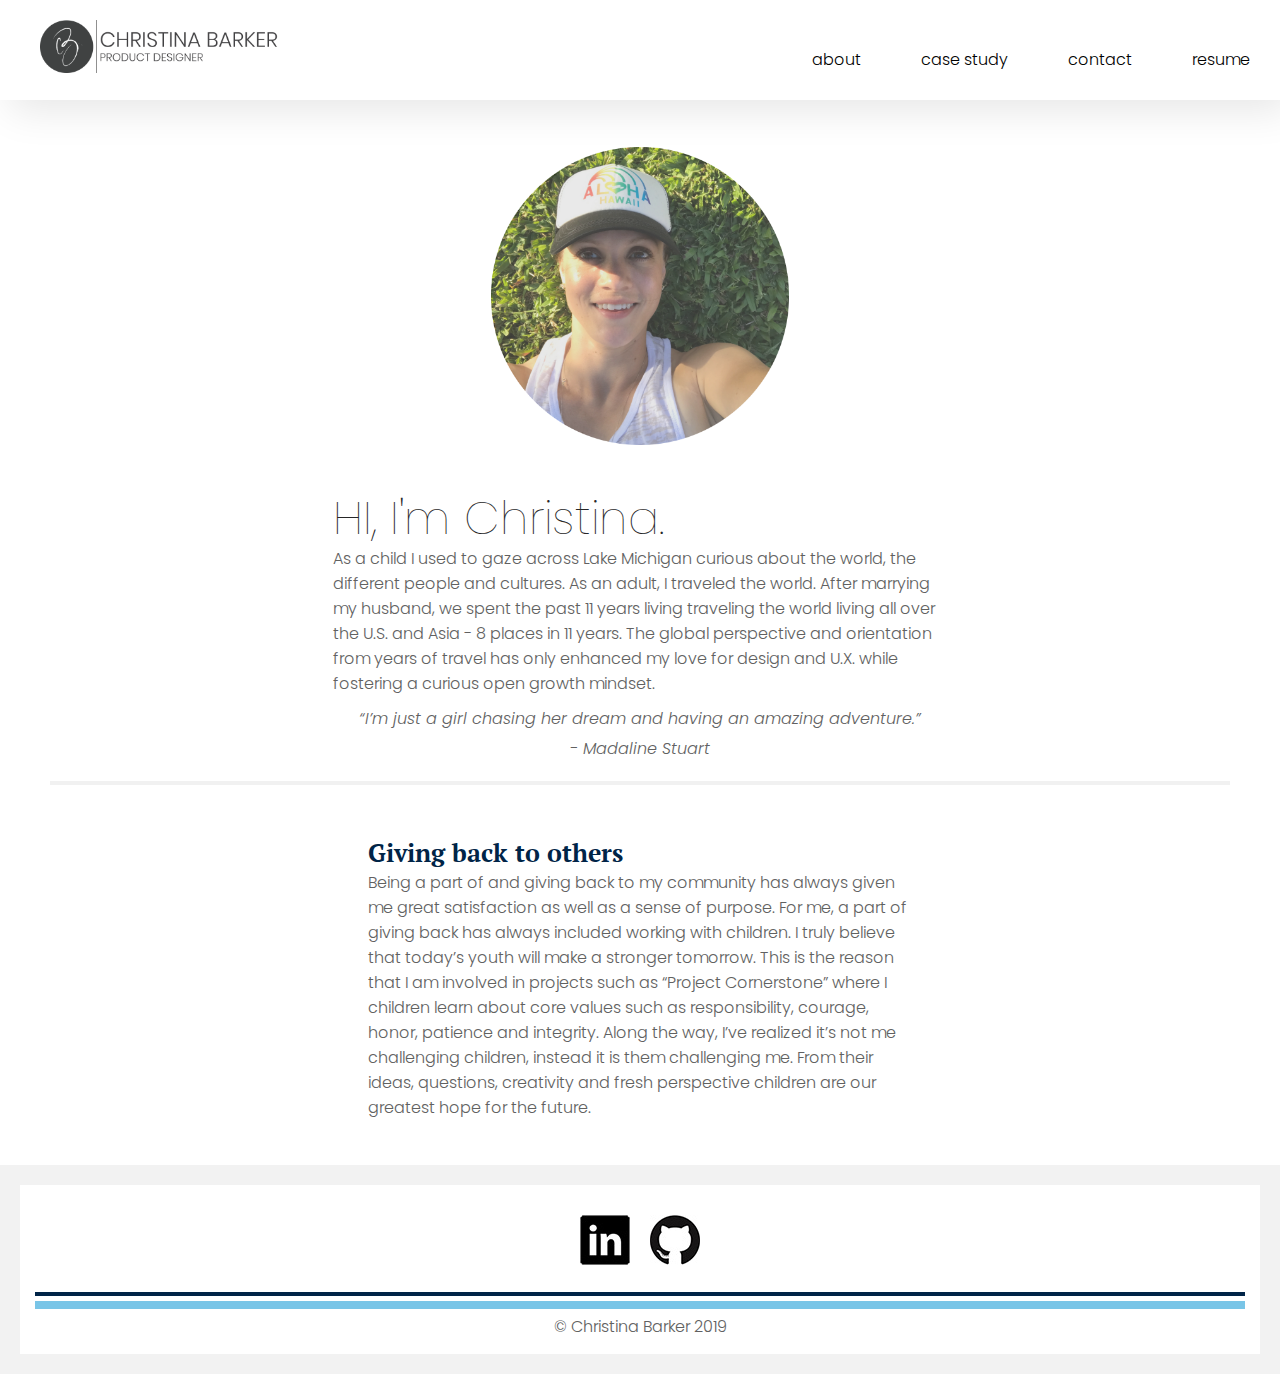
==== commit de2d0679: "completed" ====
--- a/about.html
+++ b/about.html
@@ -20,7 +20,7 @@
 <body>
   <section class="container">
      <header class="header">
-         <a href="index.html"><img class="logo" src="images/logo-lg.png" alt="logo"/></a>
+         <a href="index.html"><img class="logo" src="images/logo.png" alt="logo"/></a>
          <input class="menu-btn"
           type="checkbox" id="menu-btn" />
         <label class="menu-icon" for="menu-btn"><span class="navicon"></span></label>
--- a/styles/main.css
+++ b/styles/main.css
@@ -48,7 +48,7 @@
  display: block;
  float: left;
  margin: 0 auto;
- max-width: 50%;
+ max-width: 70%;
  padding: 2rem 3rem;
  text-decoration: none;
 }
@@ -165,7 +165,7 @@
 }
 
 .button {
- background-color: #055C9D;
+ background-color: #1379F1;
  border: none;
  border-radius: 5px;
  color: #ffffff;
@@ -266,19 +266,15 @@
 .project {
  display: grid;
  grid-template-columns: repeat(4, [col] 1fr);
- grid-gap: 2rem;
+ grid-gap: 1rem;
  margin: .5rem;
 }
 
 .left-1 {
- box-shadow: 0 1px 3px rgba(0,0,0,0.12), 0 1px 2px rgba(0,0,0,0.24);
- transition: all 0.3s cubic-bezier(.25,.8,.25,1);
- background-color: #f2f2f2;
- border-radius: 1rem;
  grid-column:1 / span 4;
  grid-row: 1;
- margin: 1rem;
- padding: 2rem;
+ margin: 0 auto;
+ padding: 1rem;
 }
 
 h2.project-name {
@@ -290,13 +286,9 @@
 }
 
 .right-1 {
- box-shadow: 0 1px 3px rgba(0,0,0,0.12), 0 1px 2px rgba(0,0,0,0.24);
- transition: all 0.3s cubic-bezier(.25,.8,.25,1);
- background-color: #f2f2f2;
- border-radius: 1rem;
- grid-column: 1 / span 4;
- grid-row: 2;
- margin: 1rem;
+ grid-column: 1 / span 4;
+ grid-row: 2;
+ margin: 0 auto;
  padding: 1rem;
 }
 
@@ -320,15 +312,16 @@
  display: flex;
  grid-row: 1;
  justify-content: center;
- padding: .5rem;
+ margin: 0;
+ padding: 2rem;
 }
 
 img.linkedin {
- padding-top: .5rem;
+ padding: 0rem 1rem;
 }
 
 img.github {
- padding-left: .3rem;
+ padding: 0rem 1rem;
 }
 
 hr.one {
@@ -461,7 +454,7 @@
  }
 
 .form button {
- background-color: #79C5E7;
+ background-color: #0336FF;
  border-radius: 1rem;
  display: inline-block;
  font-family: 'Poppins';
@@ -597,7 +590,7 @@
 }
 
 .insidebox-1 {
- background-color: #ffffff;
+ background-color: #f1f1f1;
  border-radius: 2px;
  display: grid;
  grid-template-columns: repeat(4, [col] 1fr);
@@ -607,7 +600,7 @@
 
 .role {
  background-color: #ffffff;
- grid-column: 1 / span 4;
+ grid-column: 1/ span 4;
  grid-row: 1;
  margin: 2rem;
  padding: 2rem 2rem 2rem 2rem;
@@ -649,6 +642,11 @@
  grid-template-columns: repeat(4, [col] 1fr);
  grid-template-rows: repeat(2, auto);
  margin: 1rem;
+}
+
+.swot-l, .swot-r, h2.project-name {
+ font-weight: lighter;
+ line-height: 3rem;
 }
 
 .swot-l {
@@ -657,9 +655,8 @@
  transition: all 0.3s cubic-bezier(.25,.8,.25,1);
  grid-column: 1 / span 4;
  grid-row: 1;
- margin: 0 auto;
-}
-
+ margin: 1rem;
+}
 
 .swot-l:hover {
  box-shadow: 0 14px 28px rgba(0,0,0,0.25), 0 10px 10px rgba(0,0,0,0.22);
@@ -671,7 +668,7 @@
  transition: all 0.3s cubic-bezier(.25,.8,.25,1);
  grid-column: 1 / span 4;
  grid-row: 2;
- margin: 0 auto;
+ margin: 1rem;
 }
 
 .swot-r:hover {
@@ -802,7 +799,7 @@
  border-radius: 2px;
  display: grid;
  grid-template-columns: repeat(4, [col] 1fr);
- grid-template-rows: repeat(4, auto);
+ grid-template-rows: repeat(5, auto);
  margin: 1rem;
   }
 
@@ -879,6 +876,12 @@
 .c-large:hover, .c-local:hover{
  box-shadow: 0 14px 28px rgba(0,0,0,0.25), 0 10px 10px rgba(0,0,0,0.22);
 }
+
+.o {
+ grid-column: 1/ span 5;
+ grid-row: 5;
+ margin: 2rem;
+}
 /*end of grid area-2*/
 
 /*begin grid area-3*/
@@ -981,13 +984,8 @@
 }
 
 img.color {
- width: 75%;
-}
-
-.o {
- grid-column: 1 / span 4;
- grid-row: 3;
- margin: 2rem;
+  margin: 0 auto;
+ width: 100%;
 }
 
 .area-p {
@@ -1069,21 +1067,24 @@
 .c-sketch-1 {
 grid-column: 1 / span 4;
 grid-row: 1;
-margin: .5rem;
+margin: 1rem;
+padding: 1rem;
 text-align: center;
 }
 
 .c-sketch-2 {
  grid-column: 1 / span 4;
  grid-row: 2;
- margin: .5rem;
+ margin: 1rem;
+ padding: 1rem;
  text-align: center;
 }
 
 .c-sketch-3 {
  grid-column: 1 / span 4;
  grid-row: 3;
- margin: .5rem;
+ margin: 1rem;
+ padding: 1rem;
  text-align: center;
 }
 
@@ -1162,6 +1163,7 @@
 .y {
  grid-column: 1 / span 4;
  grid-row: 1;
+ margin: 1rem;
  text-align: center;
 }
 
@@ -1180,6 +1182,7 @@
 .z {
  grid-column: 1 / span 4;
  grid-row: 1;
+ margin: 1rem;
 }
 
 /*styling for contact page form box*/
@@ -1189,7 +1192,7 @@
 }
 
 img.logo {
- max-width: 30%;
+ max-width: 35%;
 }
 
 .header .menu-icon {
@@ -1228,6 +1231,8 @@
 }
 
 .project {
+ display: grid;
+ grid-gap: 1rem;
  grid-template-columns:repeat(4, [col] 1fr);
  grid-template-rows: repeat(2, [row] 1fr);
  margin: 0 auto;
@@ -1235,12 +1240,14 @@
 
 .left-1 {
  grid-column: 2 / span 2;
- grid-row: 1rem;
- margin: 1rem;
+ grid-row: 1;
+ margin: 0 auto;
  padding: 1rem;
  text-align: center;
 }
+
 .left-1 h2.project-name {
+ font-size: 2.5rem;
  text-align: left;
  padding-top: 3rem;
 }
@@ -1248,9 +1255,13 @@
 .right-1 {
  grid-column: 2 / span 2;
  grid-row: 2;
- margin: 1rem;
- padding: 1rem;
- text-align: center;
+ margin: 0 auto;
+ text-align: center;
+}
+
+img.phones {
+ margin: 0 auto;
+ padding: 0;
 }
 
 /*styling for about page*/
@@ -1298,43 +1309,6 @@
  margin: 1rem;
  text-align: center;
 }
-
- /*swot analysis of two of four companies*/
-.area-a1 {
- background-color:#f2f2f2;
- display: grid;
- grid-gap: 1rem;
- grid-template-columns: repeat(4, [col] 1fr);
- grid-template-rows: repeat(2, auto);
- margin: 0 auto;
-}
-
-.swot-l {
- box-shadow: 0 1px 3px rgba(0,0,0,0.12), 0 1px 2px rgba(0,0,0,0.24);
- transition: all 0.3s cubic-bezier(.25,.8,.25,1);
- grid-column: 1 / span 4;
- grid-row: 1;
- margin: 1rem;
- padding-left: 15rem;
-}
-
-.swot-l:hover {
- box-shadow: 0 14px 28px rgba(0,0,0,0.25), 0 10px 10px rgba(0,0,0,0.22);
-}
-
-.swot-r {
- box-shadow: 0 1px 3px rgba(0,0,0,0.12), 0 1px 2px rgba(0,0,0,0.24);
- transition: all 0.3s cubic-bezier(.25,.8,.25,1);
- grid-column: 1 / span 4;
- grid-row: 2;
- margin: 1rem;
- padding-left: 15rem;
-}
-
-.swot-r:hover {
- box-shadow: 0 14px 28px rgba(0,0,0,0.25), 0 10px 10px rgba(0,0,0,0.22);
-}
- /*close out the swot*/
 
 .core-phones {
  padding: 2rem 2rem 0rem 2rem;
@@ -1370,6 +1344,7 @@
  font-size: 1.6rem;
  line-height: 2.5rem;
  color:#616161;
+ padding-bottom: 0rem;
 }
 
 p.by {
@@ -1382,8 +1357,12 @@
 
 .header li a {
  display: block;
- padding: 20px 30px;
+ padding: 2rem 2rem;
  margin-top: 2rem;
+}
+
+.header li a:hover {
+  color: orange;
 }
 
 .header .menu {
@@ -1397,8 +1376,8 @@
 }
 
 img.logo {
- max-width: 20%;
- padding: 2rem 1rem;
+ max-width: 25%;
+ padding: 2rem 4rem;
 }
 
 h1 {
@@ -1443,38 +1422,44 @@
 }
 
 .left-1 {
- background-color: #f2f2f2;
  grid-column: 1 / span 2;
  grid-row: 1;
  margin: 1rem;
- padding: 1rem;
+ padding: 12rem;
+ text-align: center;
 }
 
 .left-1 > h2.project-name {
+  font-size: 3rem;
   margin-bottom: .3rem;
 }
 
 .right-1 {
-  background-color: #f2f2f2;
   grid-column: 3 / span 2;
   grid-row: 1;
   margin: 1rem;
   padding: 1rem 1rem .5rem 1rem;
 }
 
+img.phones {
+margin: 0 auto;
+padding: 3rem;
+}
+
 /*end specific styling for the hmpg*/
 .button {
  align-items: center;
- background-color: #055C9D;
+ background-color: #1379F1;
  border: none;
  border-radius: 5px;
  color: #ffffff;
  display: inline-block;
  font-family: 'Poppins';
- font-size: 1rem;
+ font-size: 1.6rem;
  font-style: normal;
- height: 4rem;
- padding: .5rem;
+ height: auto;
+ margin: 0 auto;
+ padding: 1.5rem;
  position: relative;
  text-align: center;
  text-decoration: none;
@@ -1486,7 +1471,7 @@
  background-image: url('../images/corehmpg.jpg');
  background-position: center;
  background-repeat: no-repeat;
- height: 60rem;
+ height: 80rem;
  margin: 0 auto;
  display grid;
  grid-gap: 2rem;
@@ -1499,14 +1484,22 @@
  grid-column: 1/ span 2;
  grid-row: 1 / span 2;
  margin: 1rem;
- padding: 8rem ;
+ padding: 12rem ;
 }
 
 .core-r1 {
  grid-column: 3/ span 2;
  grid-row: 1 / span 2;
  margin: 0 auto;
- padding: 4.5rem;
+ padding: 5rem;
+}
+
+img.phones {
+ padding: 3rem;
+}
+
+.button {
+ margin-top: 3rem;
 }
 
 img.icon {
@@ -1679,6 +1672,7 @@
 .h {
  grid-column: 2 / span 2;
  grid-row: 1;
+ margin: 1rem;
 }
 
 /*subgrid for personas*/
@@ -1729,13 +1723,14 @@
 .i {
  grid-column: 2 / span 2;
  grid-row: 2;
- margin: 0 auto;
+ margin: 2rem;
+ padding-top: 1rem;
 }
 
 .j {
 grid-column: 2 / span 2;
 grid-row: 3;
-margin: 0 auto;
+margin: 2rem;
 }
 
 .ux-priorities {
@@ -1771,7 +1766,7 @@
  grid-gap: 2rem;
  grid-template-columns: repeat(4, [col] 1fr );
  grid-template-rows: repeat(1, [row] auto );
- margin: 1rem;
+ margin: 2rem;
 }
 
 .c-large{
@@ -1796,11 +1791,16 @@
  grid-template-columns: repeat(4, [col] 1fr );
  grid-template-rows: repeat(1, [row] auto );
  margin: 1rem;
+ padding: 2rem;
 }
 
 .l {
  grid-column: 2 / span 2;
  grid-row: 1;
+}
+
+.l h2.title {
+ padding-top: 6rem;
 }
 
 .ideas {
@@ -1808,6 +1808,7 @@
  grid-gap: 2rem;
  grid-template-columns: repeat(4, [col] 1fr );
  grid-template-rows: repeat(1, [row] auto );
+ margin: 2rem;
 }
 
 .c-idea-one {
@@ -1832,7 +1833,7 @@
  grid-template-columns: repeat(4, [col] 1fr );
  grid-template-rows: repeat(1, [row] auto );
  text-align: center;
- margin: 20px;
+ margin: 2rem;
 }
 
 .m {
@@ -1850,8 +1851,9 @@
  display: grid;
  grid-gap: 20px;
  grid-template-columns: repeat(4, [col] 1fr );
- grid-template-rows: repeat(3, [row] auto );
- margin: 0 auto;
+ grid-template-rows: repeat(2, [row] auto );
+ margin: 1rem;
+ padding: 2rem;
 }
 
 .n {
@@ -1869,9 +1871,21 @@
    max-width: 50%;
  }
 
+.area-p1 {
+ display: grid;
+ grid-gap:1rem;
+ grid-template-columns: repeat(4, [col] 1fr);
+ grid-template-rows: repeat(1, [row] 1fr);
+ margin: 1rem;
+}
+
+.o h2.title {
+ padding-top: 6rem;
+}
+
 .o {
  grid-column: 2 / span 2;
- grid-row: 3;
+ grid-row: 1;
 }
 
 .area-p {
@@ -1882,10 +1896,10 @@
  grid-template-rows: repeat(1, [row] auto );
  margin: 1rem;
  text-align: center;
-  }
+}
 
 .c-sketch-p1 {
-grid-column: 1;
+ grid-column: 1;
  grid-row: 1;
  text-align: center;
 }
@@ -1912,11 +1926,11 @@
 /*begin grid area-4*/
 .area-4 {
 display: grid;
-grid-gap: 10px;
-grid-row-gap: 10px;
+grid-gap: 1rem;
+grid-row-gap: 1rem;
 grid-template-columns: repeat(4, [col] 1fr );
 grid-template-rows: repeat(2, [row] auto );
-margin: 20px;
+margin: 2rem;
 }
 
 .q {
@@ -1938,25 +1952,25 @@
  grid-row-gap: 1rem;
  grid-template-columns: repeat(5, [col] 1fr );
  grid-template-rows: repeat(1, [row] auto );
- margin: 2rem;
+ margin: 1rem;
 }
 
 .c-sketch-1 {
  grid-column: 2;
  grid-row: 1;
- margin: 2rem;
+ margin: 1rem;
 }
 
 .c-sketch-2 {
  grid-column: 3;
  grid-row: 1;
- margin: 2rem;
+ margin: 1rem;
 }
 
 .c-sketch-3 {
  grid-column: 4;
  grid-row: 1;
- margin: 2rem;
+ margin: 1rem;
 }
 
 .area-6 {
@@ -2003,25 +2017,55 @@
  margin: 2rem;
 }
 
+.v h2.title {
+ padding-top: 6rem;
+}
+
 .w {
  grid-column: 2 / span 2;
  grid-row: 2;
  text-align: center;
  margin: 2rem;
-}
-
+ display: grid;
+ grid-gap: 1rem;
+ grid-template-columns: repeat(3, [col] 1fr);
+ grid-template-rows: repeat(1, [row] auto );
+ margin: 2rem;
+ text-align: center;
+}
+
+.w h2.title {
+ padding-left: 1rem;
+}
+
+.first {
+  grid-column: 1;
+  margin: 0 auto;
+  padding: 1rem;
+  text-align: center;
+  width: 95%;
+}
+
+.second {
+ grid-column: 2;
+ margin: auto;
+ padding: 1rem;
+ text-align: center;
+ width: 55%;
+}
+
+.final {
+ grid-column: 3;
+ margin: 0 auto;
+ padding: 1rem;
+ text-align: center;
+ width: 95%;
+}
 
 .x {
  grid-column: 2 / span 2;
  grid-row: 3;
  margin: 2rem;
-}
-
-.y {
- grid-column: 2 / span 2;
- grid-row: 4;
- margin: 2rem;
- text-align: center;
 }
 
 .area-9 {
@@ -2064,9 +2108,13 @@
 
 .z {
  grid-column: 2 / span 2;
-  grid-row: 1;
-  margin: 2rem;
-  }
+ grid-row: 1;
+ margin: 2rem;
+}
+
+.z h2.title {
+ padding-top: 7rem;
+}
 
 /*styling for contact page*/
 .hero-contact {
@@ -2077,7 +2125,8 @@
  display: grid;
  grid-gap: 2rem;
  grid-template-columns: repeat(4, [col] 1fr);
- grid-template-rows: repeat(1, [row] 1fr);
+ grid-template-rows: repeat(1, [row] auto);
+ height: 80vh;
  margin: 0 auto;
  padding-top: 5rem;
  padding-bottom: 5rem;
@@ -2106,6 +2155,10 @@
  margin-top: 7rem;
  padding: 1rem;
  }
+
+.form button {
+font-size: 2rem;
+}
 /*finish styling for contact me page*/
 
 /*about me styling*/
@@ -2117,12 +2170,21 @@
  justify-content: space-around;
  margin-top: 4rem;
 }
+
 .content-me {
  grid-column: 2 / span 2;
  grid-row:1;
 }
+
 img.me {
- max-width: 30%;
+ max-width: 50%;
+ margin: 0 auto;
+ padding: 1rem;
+}
+
+.content-me h1 {
+ margin-top: 2rem;
+ padding-top: 2rem;
 }
 
 .main {
@@ -2148,6 +2210,14 @@
  padding-bottom: 3rem;
  text-align: left;
 }
+
+.footer-links img.linkedin {
+ padding: none;
+}
+
+.footer-links img.github {
+ padding-top: 2rem 0rem;
+}
 /*end about me stlying*/
 
 }
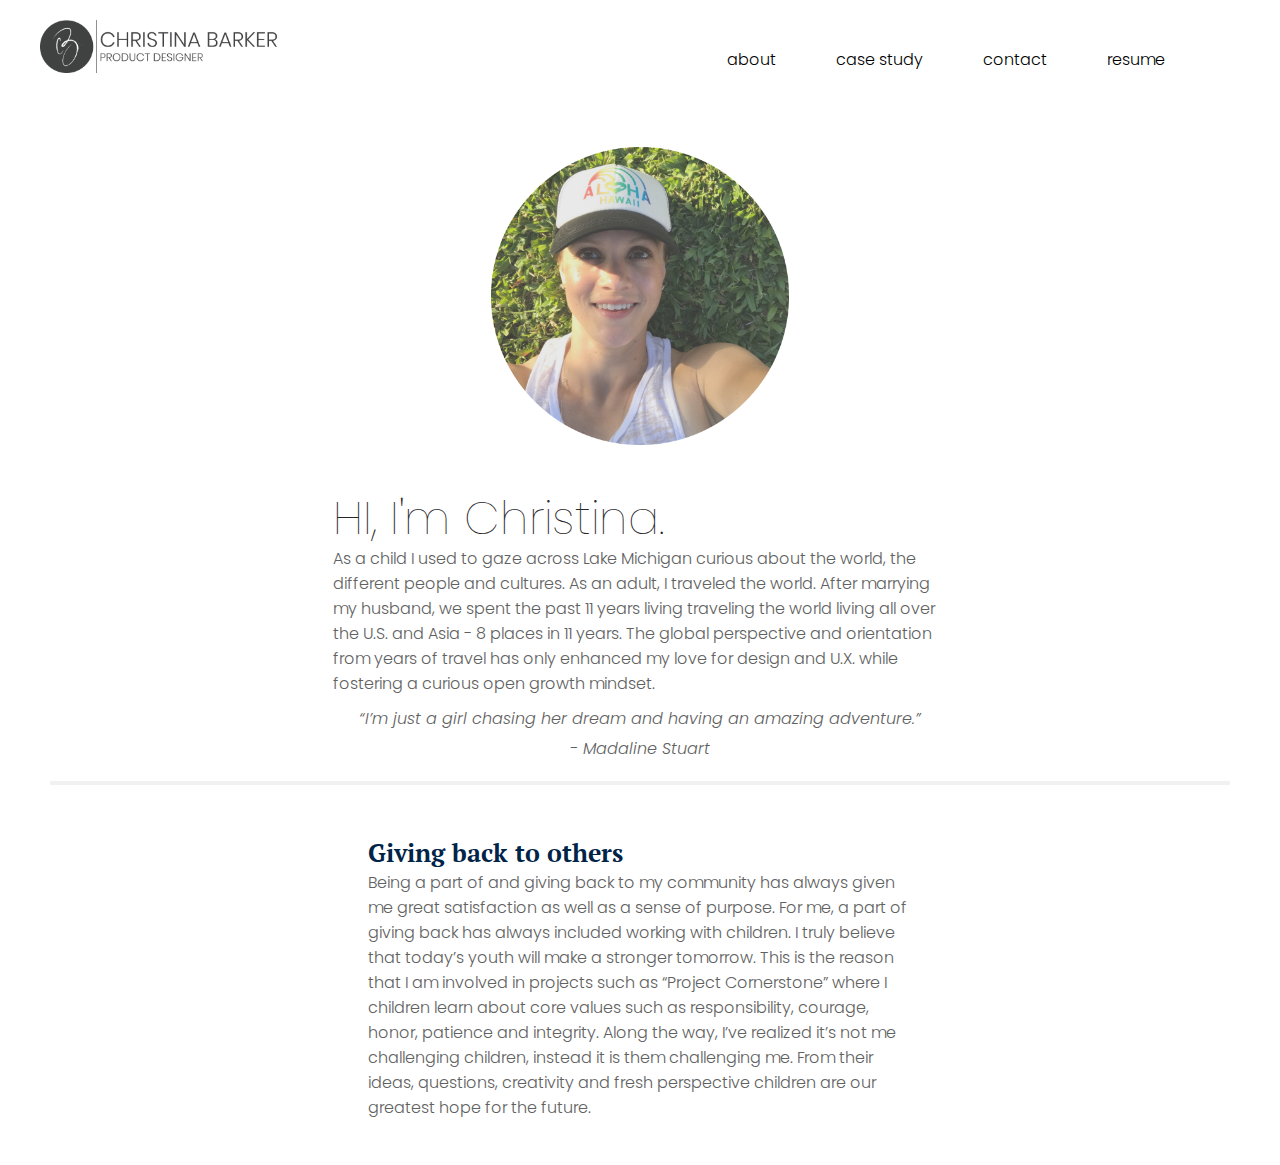
==== commit caca14dc: "port-update-one" ====
--- a/about.html
+++ b/about.html
@@ -61,7 +61,7 @@
     </section>
 </main>
 
-  <section class="footer">
+<!--<section class="footer">
      <div class="footer-bkgrnd">
        <div class="footer-links">
         <a href="https://www.linkedin.com/in/christinabarker35" target="_blank"><img class="linkedin" src="images/icons/linkedin.jpg" alt="linkedin"/></a>
@@ -73,7 +73,7 @@
       <p class="copy-right"> &copy Christina Barker 2019</p>
      </div>
     </div>
-  </section>
+  </section>-->
  </section>
 </body>
 </html>
--- a/styles/main.css
+++ b/styles/main.css
@@ -16,7 +16,6 @@
 
 .header {
  background-color: #fff;
- box-shadow: 1rem 1rem 4rem 0 rgba(0,0,0,.1);
  position: fixed;
  left: 0;
  top: 0;
@@ -27,6 +26,7 @@
 .header ul {
  margin: 0;
  padding: 0;
+ padding-right: 8.5rem;
  list-style: none;
  overflow: hidden;
  background-color: #fff;
@@ -67,18 +67,18 @@
  display: inline-block;
  float: right;
  margin: 0 auto;
- padding: 3rem 4rem;
+ padding: 3rem 3rem;
  position: relative;
  user-select: none;
 }
 
 .header .menu-icon .navicon {
-  background: #333;
-  display: block;
-  height: 2px;
-  position: relative;
-  transition: background .2s ease-out;
-  width: 18px;
+ background: #333;
+ display: block;
+ height: 2px;
+ position: relative;
+ transition: background .2s ease-out;
+width: 18px;
 }
 
 .header .menu-icon .navicon:before,
@@ -165,15 +165,26 @@
 }
 
 .button {
- background-color: #1379F1;
- border: none;
- border-radius: 5px;
- color: #ffffff;
+ background-color: #fff;
+ border: .2rem solid #616161;
+ border-radius: 1px;
+ color: #616161;
  font-family: 'Poppins';
  font-style:normal;
  font-size: 1.6rem;
+ margin: 0 auto;
+ padding: 1.5rem;
+ -webkit-transition-duration: 0.4s;
+ transition-duration: 0.4s;
+ cursor: pointer;
  text-align: center;
  text-decoration: none;
+}
+
+.button:hover {
+ background-color: #ebcfc4;
+ color: #616161;
+ border-color: #ebcfc4;
 }
 
 /*all images included with in the website*/
@@ -244,35 +255,41 @@
 }
 
 .hero-hmpg {
- background-image: url('../images/doord-sm.png');
- background-position: center;
- background-repeat: no-repeat;
- background-size: cover;
- display: grid;
- grid-template-columns: repeat(4, [col] 1fr);
- grid-template-rows: repeat(3, [row] 1fr);
+ display: grid;
+ grid-template-columns: repeat(12, minmax(0,1fr));
+ grid-template-rows: repeat(4, [row] 1fr);
  grid-gap: 2rem;
  justify-content: space-around;
  margin: 0 auto;
 }
 
 .content-hmpg{
- grid-column: 1 / span 4;
- grid-row: 2;
- grid-gap: 1rem;
- margin: 0 auto;
+ grid-column: 1 / -1;
+ grid-row: 2;
+ grid-gap: 1rem;
+ margin: 0 auto;
+}
+
+.circle {
+ float: right;
+ height: 2rem;
+ width: 2rem;
+ shape-outside: circle();
+ background-color: linear-gradient(to to right, #d3c4be);
 }
 
 .project {
  display: grid;
- grid-template-columns: repeat(4, [col] 1fr);
- grid-gap: 1rem;
- margin: .5rem;
+ grid-template-columns: repeat(12, minmax(0,1fr));
+ grid-template-rows: repeat(6, [row] 1fr);
+ grid-gap: 1rem;
+ margin: 0 auto;
 }
 
 .left-1 {
- grid-column:1 / span 4;
- grid-row: 1;
+ background-color: #F3ECE7;
+ grid-column:1 / -1;
+ grid-row: 1 / span 2;
  margin: 0 auto;
  padding: 1rem;
 }
@@ -285,9 +302,18 @@
  padding-bottom: 1rem;
 }
 
-.right-1 {
- grid-column: 1 / span 4;
- grid-row: 2;
+.right-2 {
+ background-color: #efeeee;
+ grid-column: 1 / -1;
+ grid-row: 3/ span 2;
+ margin: 0 auto;
+ padding: 1rem;
+}
+
+.right-3 {
+  background-color:#e8e6d9;
+ grid-column: 1/ -1;
+ grid-row: 5/ span 2;
  margin: 0 auto;
  padding: 1rem;
 }
@@ -295,14 +321,15 @@
 .footer {
  background-color: #f2f2f2;
  display: grid;
- grid-template-columns: repeat(4, [col] 1fr);
+ grid-template-columns: repeat(12, minmax(0,1fr));
  grid-template-rows: repeat(2, [row] 1fr);
+ grid-gap: 2rem;
 }
 
 .footer-bkgrnd {
  background-color: #ffffff;
- grid-column: 1 / span 4;
- grid-row: 1 / span 2;
+ grid-column: 1 / -1;
+ grid-row: 1 / -1;
  margin: 2rem;
  padding: 1rem;
 }
@@ -356,7 +383,7 @@
 /*styling for about me page*/
 .hero-me {
  display: grid;
- grid-template-columns: repeat(4, [col] 1fr);
+ grid-template-columns: repeat(12, minmax(0,1fr));
  grid-template-rows: repeat(1, [row] 1fr);
  grid-gap: 1rem;
  justify-content: space-between;
@@ -364,7 +391,7 @@
 }
 
 .content-me {
- grid-column: 1 / span 4;
+ grid-column: 1 / -1;
  grid-row: 1;
  margin: 0 auto;
  margin-top: 9rem;
@@ -380,19 +407,19 @@
 .main {
  display: grid;
  grid-gap: 1rem;
- grid-template-columns: repeat(4, [col] 1fr);
+ grid-template-columns: repeat(12, minmax(0,1fr));
  grid-template-rows: repeat(1, [row] 1fr);
  margin: 0 auto;
 }
 
 .content-main {
- grid-column: 1 / span 4;
+ grid-column: 1 / -1;
  grid-row: 1;
  margin: 0 auto;
 }
 
 .content-about {
- grid-column: 1 / span 4;
+ grid-column: 1 / -1;
  grid-row: 1;
  margin: 1rem;
  text-align: left;
@@ -406,7 +433,7 @@
  background-repeat: no-repeat;
  background-size: contain;
  grid-gap: 1rem;
- grid-template-columns: repeat(4, [col] 1fr);
+ grid-template-columns: repeat(12, minmax(0,1fr));
  grid-template-rows: repeat(2, [row] 1fr);
  margin: 0 auto;
  margin-top: 4rem;
@@ -415,7 +442,7 @@
 }
 
 .contact-hmpg{
- grid-column: 1 / span 4;
+ grid-column: 1 / -1;
  grid-row: 1;
  margin: 0 auto;
  padding:1rem;
@@ -428,7 +455,7 @@
 
 .form {
  border-radius: 1rem;
- grid-column: 1 / span 4;
+ grid-column: 1 / -1;
  grid-row: 2;
  margin: 0 auto;
  padding: 1rem;
@@ -526,8 +553,6 @@
 
 .button {
  display: block;
- margin: 2rem;
- padding: 5px 10px 5px 10px;
  align-items: center;
 }
 
@@ -551,39 +576,39 @@
  margin: 0 auto;
  display: grid;
  grid-gap: .5rem;
- grid-template-columns: repeat(4, [col] 1fr);
+ grid-template-columns: repeat(12, minmax(0,1fr));
  grid-template-rows: repeat(2, [row] auto);
  justify-content: space-between;
  padding-top: 2rem;
  }
 
 .core-l1 {
- grid-column: 1 / span 4;
+ grid-column: 1 / -1;
  grid-row: 1;
  margin: 6rem 2rem 0 2rem;
 }
 
 .core-r1 {
- grid-column: 1 / span 4;
+ grid-column: 1 / -1;
  grid-row: 2;
  margin: 1rem;
   }
 
 .area-1 {
  display: grid;
- grid-template-columns: repeat(4, [col] 1fr);
+ grid-template-columns: repeat(12, minmax(0,1fr));
  grid-template-rows: repeat(2, auto);
  margin: 1rem;;
 }
 
 .a {
- grid-column: 1 / span 4;
+ grid-column: 1 / -1;
  grid-row: 1;
  margin: 1rem;
 }
 
 .b {
- grid-column: 1 / span 4;
+ grid-column: 1 / -1;
  grid-row: 2;
  align-content: center;
  margin: 1rem;
@@ -593,14 +618,14 @@
  background-color: #f1f1f1;
  border-radius: 2px;
  display: grid;
- grid-template-columns: repeat(4, [col] 1fr);
+ grid-template-columns: repeat(12, minmax(0,1fr));
  grid-template-rows: repeat(1, auto);
  margin: 1rem;
 }
 
 .role {
  background-color: #ffffff;
- grid-column: 1/ span 4;
+ grid-column: 1/ -1;
  grid-row: 1;
  margin: 2rem;
  padding: 2rem 2rem 2rem 2rem;
@@ -608,27 +633,27 @@
 }
 
 .c {
- grid-column: 1 / span 4;
+ grid-column: 1 / -1;
  grid-row: 3;
  align-content: center;
  margin: 1rem;
 }
 
 .d {
- grid-column: 1 / span 4;
+ grid-column: 1 / -1;
  grid-row: 4 ;
  margin: 1rem;
 }
 
 .insidebox-2 {
  display: grid;
- grid-template-columns: repeat(4, [col] 1fr);
+ grid-template-columns: repeat(12, minmax(0,1fr));
  grid-template-rows: repeat(1, 1fr);
  margin: 1rem;
 }
 
 .competitors {
- grid-column: 1 / span 4;
+ grid-column: 1 / -1;
  grid-row: 1;
  text-align: center;
  margin: 1rem;
@@ -639,7 +664,7 @@
  background-color:#f2f2f2;
  display: grid;
  grid-gap: 1rem;
- grid-template-columns: repeat(4, [col] 1fr);
+ grid-template-columns: repeat(12, minmax(0,1fr));
  grid-template-rows: repeat(2, auto);
  margin: 1rem;
 }
@@ -653,7 +678,7 @@
  background-color: #ffffff;
  box-shadow: 0 1px 3px rgba(0,0,0,0.12), 0 1px 2px rgba(0,0,0,0.24);
  transition: all 0.3s cubic-bezier(.25,.8,.25,1);
- grid-column: 1 / span 4;
+ grid-column: 1 / -1;
  grid-row: 1;
  margin: 1rem;
 }
@@ -666,7 +691,7 @@
  background-color: #ffffff;
  box-shadow: 0 1px 3px rgba(0,0,0,0.12), 0 1px 2px rgba(0,0,0,0.24);
  transition: all 0.3s cubic-bezier(.25,.8,.25,1);
- grid-column: 1 / span 4;
+ grid-column: 1 / -1;
  grid-row: 2;
  margin: 1rem;
 }
@@ -678,13 +703,13 @@
 
 .area-b1 {
  display: grid;
- grid-template-columns: repeat(4, [col] 1fr);
+ grid-template-columns: repeat(12, minmax(0,1fr));
  grid-template-rows: repeat(3, auto);
  margin: 1rem;
  }
 
 .e{
- grid-column: 1 / span 4;
+ grid-column: 1 / -1;
  grid-row: 1;
  margin: 1rem;
 }
@@ -698,7 +723,7 @@
 .f {
  box-shadow: 0 1px 3px rgba(0,0,0,0.12), 0 1px 2px rgba(0,0,0,0.24);
  transition: all 0.3s cubic-bezier(.25,.8,.25,1);
- grid-column: 1 / span 4;
+ grid-column: 1 / -1;
  grid-row: 2;
  margin: 1rem;
  padding: 2rem;
@@ -710,7 +735,7 @@
 }
 
 .g {
- grid-column: 1 / span 4;
+ grid-column: 1 / -1;
  grid-row: 3;
  margin: 1rem;
 }
@@ -724,13 +749,13 @@
   /* Grid Area-2 Start*/
 .area-2 {
  display: grid;
- grid-template-columns: repeat(4, [col] 1fr);
+ grid-template-columns: repeat(12, minmax(0,1fr));
  grid-template-rows: repeat(1, auto);
  margin: 1rem;
 }
 
 .h {
- grid-column: 1 / span 4;
+ grid-column: 1 / -1;
  grid-row: 1;
  margin: 1rem;
 }
@@ -740,7 +765,7 @@
  background-color: #ffffff;
  border-radius: 2px;
  display: grid;
- grid-template-columns: repeat(4, [col] 1fr);
+ grid-template-columns: repeat(12, minmax(0,1fr));
  grid-template-rows: repeat(2, auto);
  margin: 1rem;
   }
@@ -749,7 +774,7 @@
 .persona-l {
  box-shadow: 0 1px 3px rgba(0,0,0,0.12), 0 1px 2px rgba(0,0,0,0.24);
  transition: all 0.3s cubic-bezier(.25,.8,.25,1);
- grid-column: 1 / span 4;
+ grid-column: 1 / -1;
  grid-row: 1;
  margin: 1rem;
  padding: 1rem;
@@ -759,7 +784,7 @@
 .persona-r {
  box-shadow: 0 1px 3px rgba(0,0,0,0.12), 0 1px 2px rgba(0,0,0,0.24);
  transition: all 0.3s cubic-bezier(.25,.8,.25,1);
- grid-column: 1 / span 4;
+ grid-column: 1 / -1;
  grid-row: 2;
  margin: 1rem;
  padding: 1rem;
@@ -782,14 +807,14 @@
 /*end of persona back to area-2 grid*/
 
 .i {
- grid-column: 1 / span 4;
+ grid-column: 1 / -1;
  grid-row: 2;
  margin: 1rem;
  text-align: left;
   }
 
 .j {
- grid-column: 1 / span 4;
+ grid-column: 1 / -1;
  grid-row: 3;
  margin: 1rem;
   }
@@ -798,7 +823,7 @@
  background-color: #ffffff;
  border-radius: 2px;
  display: grid;
- grid-template-columns: repeat(4, [col] 1fr);
+ grid-template-columns: repeat(12, minmax(0,1fr));
  grid-template-rows: repeat(5, auto);
  margin: 1rem;
   }
@@ -806,7 +831,7 @@
 .c-high {
  box-shadow: 0 1px 3px rgba(0,0,0,0.12), 0 1px 2px rgba(0,0,0,0.24);
  transition: all 0.3s cubic-bezier(.25,.8,.25,1);
- grid-column: 1 / span 4;
+ grid-column: 1 / -1;
  grid-row: 1;
  margin: 1rem;
  padding: 0 2rem 2rem 2rem;
@@ -816,7 +841,7 @@
 .c-medium {
  box-shadow: 0 1px 3px rgba(0,0,0,0.12), 0 1px 2px rgba(0,0,0,0.24);
  transition: all 0.3s cubic-bezier(.25,.8,.25,1);
- grid-column: 1 / span 4;
+ grid-column: 1 / -1;
  grid-row: 2;
  margin: 1rem;
  padding: 0 2rem 2rem 2rem;
@@ -826,7 +851,7 @@
 .c-low {
  box-shadow: 0 1px 3px rgba(0,0,0,0.12), 0 1px 2px rgba(0,0,0,0.24);
  transition: all 0.3s cubic-bezier(.25,.8,.25,1);
- grid-column: 1 / span 4;
+ grid-column: 1 / -1;
  grid-row: 3;
  margin: 1rem;
  padding: 0 2rem 2rem 2rem;
@@ -838,14 +863,14 @@
 }
 
 .k {
- grid-column: 1 / span 4;
+ grid-column: 1 / -1;
  grid-row: 4;
  margin: 1rem;
 }
 
 .ux-flows {
  display: grid;
- grid-template-columns: repeat(1, [col] 1fr);
+ grid-template-columns: repeat(12, minmax(0,1fr));
  grid-template-rows: repeat(2, auto);
  margin: 1rem;
 }
@@ -853,7 +878,7 @@
 .c-large{
  box-shadow: 0 1px 3px rgba(0,0,0,0.12), 0 1px 2px rgba(0,0,0,0.24);
  transition: all 0.3s cubic-bezier(.25,.8,.25,1);
- grid-column: 1 / span 4;
+ grid-column: 1 / -1;
  grid-row: 1;
  margin: 1rem;
  padding: 2rem;
@@ -865,7 +890,7 @@
  box-shadow: 0 1px 3px rgba(0,0,0,0.12), 0 1px 2px rgba(0,0,0,0.24);
  transition: all 0.3s cubic-bezier(.25,.8,.25,1);
  align-items: center;
- grid-column: 1 / span 4;
+ grid-column: 1 / -1;
  grid-row: 2;
  margin: 1rem;
  padding: 2rem;
@@ -878,7 +903,7 @@
 }
 
 .o {
- grid-column: 1/ span 5;
+ grid-column: 1/ -``;
  grid-row: 5;
  margin: 2rem;
 }
@@ -888,13 +913,13 @@
 .area-3 {
  display: grid;
  grid-gap: 1rem;
- grid-template-columns: repeat(4, [col] 1fr);
+ grid-template-columns: repeat(12, minmax(0,1fr));
  grid-template-rows: repeat(1, [row] auto);
  margin: 1rem;
 }
 
 .l {
- grid-column: 1 / span 4;
+ grid-column: 1 / -1;
  grid-row: 1;
  margin: 1rem;
 }
@@ -902,7 +927,7 @@
 .ideas {
  display: grid;
  grid-gap: 2rem;
- grid-template-columns: repeat(4, [col] 1fr);
+ grid-template-columns: repeat(12, minmax(0,1fr));
  grid-template-rows: repeat(2, [row] auto);
  margin: 1rem;
 }
@@ -911,7 +936,7 @@
  background-color: #f2f2f2;
  box-shadow: 0 1px 3px rgba(0,0,0,0.12), 0 1px 2px rgba(0,0,0,0.24);
  transition: all 0.3s cubic-bezier(.25,.8,.25,1);
- grid-column: 1 / span 4;
+ grid-column: 1 / -1;
  grid-row: 1;
  margin: 1rem;
  padding: 1rem;
@@ -928,7 +953,7 @@
  background-color: #f2f2f2;
  box-shadow: 0 1px 3px rgba(0,0,0,0.12), 0 1px 2px rgba(0,0,0,0.24);
  transition: all 0.3s cubic-bezier(.25,.8,.25,1);
- grid-column: 1 / span 4;
+ grid-column: 1 / -1;
  grid-row: 2;
  margin: 1rem;
  padding: 1rem;
@@ -946,7 +971,7 @@
  transition: all 0.3s cubic-bezier(.25,.8,.25,1);
  display: grid;
  grid-gap: 1rem;
- grid-template-columns: repeat(1, [col] 1fr);
+ grid-template-columns: repeat(12, minmax(0,1fr));
  grid-template-rows: repeat(1, [row] auto);
  margin: 1rem;
 }
@@ -965,13 +990,13 @@
 .area-3n {
  display: grid;
  grid-gap: 1rem;
- grid-template-columns: repeat(4, [col] 1fr);
+ grid-template-columns: repeat(12, minmax(0,1fr));
  grid-template-rows: repeat(3, [row] auto);
  margin: 1rem;
 }
 
 .n {
- grid-column: 1 / span 4;
+ grid-column: 1 / -1;
  grid-row: 1;
  margin: 1rem;
 }
@@ -992,13 +1017,13 @@
  background-color: #f2f2f2;
  display: grid;
  grid-gap: .5rem;
- grid-template-columns: repeat(4, [col] 1fr);
+ grid-template-columns: repeat(12, minmax(0,1fr));
  grid-template-rows: repeat(4, [row] auto);
  margin: 1rem;
 }
 
 .c-sketch-p1 {
- grid-column: 1 / span 4;
+ grid-column: 1 / -1 ;
  grid-row: 1;
  margin: auto;
  padding: 1rem;
@@ -1207,23 +1232,19 @@
 
 /*stlying for homepage*/
 .hero-hmpg {
- background-image: url('../images/doord-m.jpeg');
- background-position: center;
- background-repeat: no-repeat;
- background-size: cover;
  display: grid;
  grid-gap: 2rem;
- grid-template-columns: repeat(4, [col] 1fr);
- grid-template-rows: repeat(3, [row] 1fr);
+ grid-template-columns: repeat(12, minmax(0,1fr));
+ grid-template-rows: repeat(4, [row] 1fr);
  justify-content: space-around;
  margin: 0 auto;
 }
 
 .content-hmpg {
- grid-column: 1/ span 2;
+ grid-column: 2/ span 6;
  grid-row: 2;
  grid-gap: 2rem;
- margin: 1rem 0 1rem 5rem;
+ margin: 0 auto;
 }
 
 .content-hmpg >h1 {
@@ -1233,13 +1254,13 @@
 .project {
  display: grid;
  grid-gap: 1rem;
- grid-template-columns:repeat(4, [col] 1fr);
- grid-template-rows: repeat(2, [row] 1fr);
+ grid-template-columns:repeat(12, minmax(0,1fr));
+ grid-template-rows: repeat(4, [row] 1fr);
  margin: 0 auto;
 }
 
 .left-1 {
- grid-column: 2 / span 2;
+ grid-column: 1 / -1;
  grid-row: 1;
  margin: 0 auto;
  padding: 1rem;
@@ -1252,16 +1273,18 @@
  padding-top: 3rem;
 }
 
-.right-1 {
- grid-column: 2 / span 2;
- grid-row: 2;
- margin: 0 auto;
- text-align: center;
-}
-
-img.phones {
- margin: 0 auto;
- padding: 0;
+.right-2 {
+ grid-column: 1/ span 4;
+ grid-row: 2;
+ margin: 0 auto;
+ text-align: center;
+}
+
+.right-3{
+ grid-column: 7/ span 4;
+ grid-row: 2;
+ margin: 0 auto;
+ text-align: center;
 }
 
 /*styling for about page*/
@@ -1387,12 +1410,15 @@
 }
 
 /*specific stying for hmpg*/
+.hero-hmpg{
+
+}
+
 .content-hmpg {
- grid-column: 1/ span 2;
- grid-row: 2;
- grid-gap: 2rem;
- margin: 1rem 0 1rem 10rem;
- padding-left: 10rem;
+ grid-column: 2/ span 5;
+ grid-row: 3;
+ grid-gap: .5rem;
+ margin: 0 auto;
 }
 
 .content-hmpg >h1 {
@@ -1415,27 +1441,27 @@
  grid-column: 2;
  grid-row: 2;
  display: grid;
- grid-gap: 1rem;
- grid-template-columns: repeat(4, [col] 1fr );
- grid-template-rows: repeat(1, [row] 1fr);
+ grid-gap: .5rem;
+ grid-template-columns: repeat(12, minmax(0,1fr));
+ grid-template-rows: repeat(7, [row] 1fr);
  margin: 1rem;
 }
 
 .left-1 {
- grid-column: 1 / span 2;
- grid-row: 1;
- margin: 1rem;
+ grid-column: 2 / span 5;
+ grid-row: 2/ span 4 ;
+ margin: 0 auto;
  padding: 12rem;
  text-align: center;
 }
 
 .left-1 > h2.project-name {
-  font-size: 3rem;
-  margin-bottom: .3rem;
-}
-
-.right-1 {
-  grid-column: 3 / span 2;
+ font-size: 3rem;
+ margin-bottom: .3rem;
+}
+
+/*.right-1 {
+  grid-column: 6 / span 6;
   grid-row: 1;
   margin: 1rem;
   padding: 1rem 1rem .5rem 1rem;
@@ -1444,15 +1470,29 @@
 img.phones {
 margin: 0 auto;
 padding: 3rem;
+}*/
+
+.right-2{
+ grid-column: 7 / span 5;
+ grid-row: 1/ span 3;
+ margin: 0 auto;
+ padding: 12rem;
+ text-align: center;
+}
+
+.right-3 {
+ grid-column: 7 / span 5;
+ grid-row: 4/ span 3;
+ margin: 0 auto;
+ padding: 12rem;
+ text-align: center;
 }
 
 /*end specific styling for the hmpg*/
 .button {
- align-items: center;
- background-color: #1379F1;
- border: none;
- border-radius: 5px;
- color: #ffffff;
+ background-color: #fff;
+ border-color: #616161;
+ color: #616161;
  display: inline-block;
  font-family: 'Poppins';
  font-size: 1.6rem;
@@ -1461,7 +1501,6 @@
  margin: 0 auto;
  padding: 1.5rem;
  position: relative;
- text-align: center;
  text-decoration: none;
 }
 
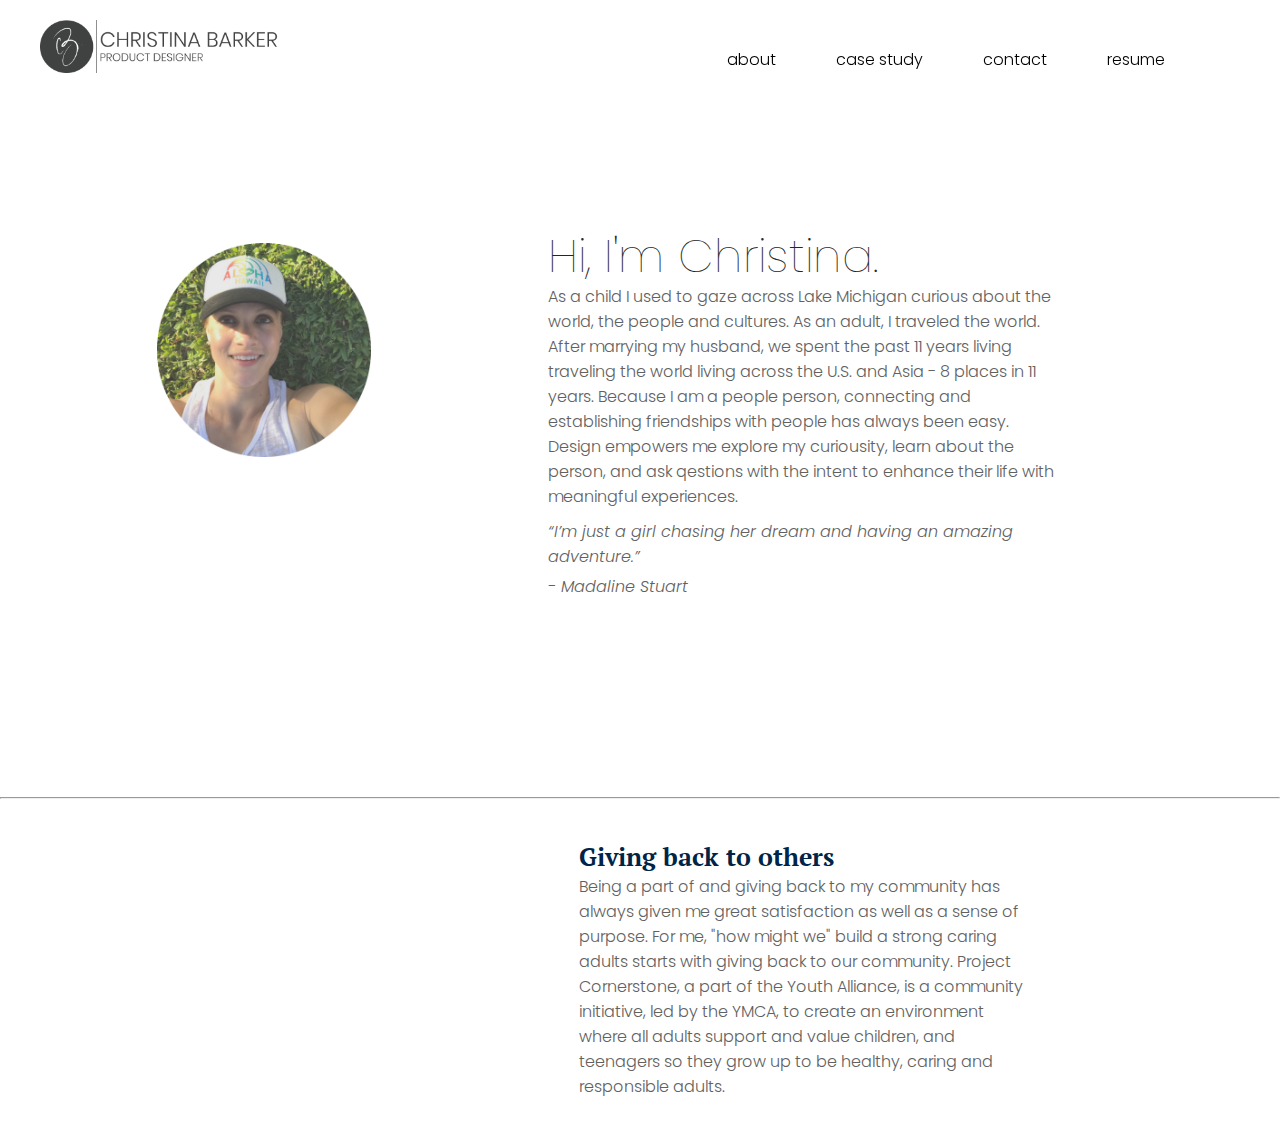
==== commit d938d46d: "port-update-two: completed" ====
--- a/about.html
+++ b/about.html
@@ -35,15 +35,17 @@
          <a href="../images/resume.pdf" target="_blank" rel="noopener noreferrer">resume</a></li>
        </ul>
    </header>
-        <hr>
        <section class="hero-me">
         <div class="content-me">
-        <img class="me" src="images/me.png" alt="me"/>
-        <h1>HI, I'm Christina.</h1>
-       <p class="about-project">As a child I used to gaze across Lake Michigan curious about the world, the different people and cultures.  As an adult, I traveled the world.
-       After marrying my husband, we spent the past 11 years living traveling the world living all over the U.S. and Asia - 8 places in 11 years.
-       The global perspective and orientation from years of travel has only enhanced my love for design and U.X. while fostering a curious open growth mindset.</p>
-       <p class="by">
+        <img class="me" src="images/me.png" alt="me"/></div>
+        <div class="about-me">
+        <h1>Hi, I'm Christina.</h1>
+        <p class="about-project">
+        As a child I used to gaze across Lake Michigan curious about the world, the people and cultures.  As an adult, I traveled the world.
+        After marrying my husband, we spent the past 11 years living traveling the world living across the U.S. and Asia - 8 places in 11 years. Because I am a people
+        person, connecting and establishing friendships with people has always been easy. Design empowers me explore my curiousity, learn about the person, and ask qestions with the
+        intent to enhance their life with meaningful experiences.</p>
+        <p class="by">
          “I’m just a girl chasing her dream and having an amazing adventure.”</p>
        <p class="by">
         - Madaline Stuart
@@ -56,8 +58,10 @@
    <section class="main">
     <div class="content-main">
       <p class="slogan">Giving back to others</p>
-      <p class="about-project">Being a part of and giving back to my community has always given me great satisfaction as well as a sense of purpose.  For me, a part of giving back has always included working with children.  I truly believe that today’s youth will make a stronger tomorrow.  This is the reason that I am involved in projects such as “Project Cornerstone” where I children learn about core values such as responsibility, courage, honor, patience and integrity.   Along the way, I’ve realized it’s not me challenging children, instead it is them challenging me.  From their ideas, questions, creativity and fresh perspective children are our greatest hope for the future.</p>
-     </div>
+      <p class="about-project">Being a part of and giving back to my community has always given me great satisfaction as well as a sense of purpose.
+        For me, "how might we" build a strong caring adults starts with giving back to our community. Project Cornerstone, a part of the Youth Alliance, is a community initiative, led by the YMCA, to create an
+        environment where all adults support and value children, and teenagers so they grow up to be healthy, caring and responsible adults.
+        </div>
     </section>
 </main>
 
--- a/styles/main.css
+++ b/styles/main.css
@@ -15,7 +15,7 @@
 }
 
 .header {
- background-color: #fff;
+ background-color: transparent;
  position: fixed;
  left: 0;
  top: 0;
@@ -29,7 +29,7 @@
  padding-right: 8.5rem;
  list-style: none;
  overflow: hidden;
- background-color: #fff;
+ background-color: transparent;
 }
 
 .header li a {
@@ -39,11 +39,6 @@
  text-decoration: none;
 }
 
-.header li a:hover,
-.header .menu-btn:hover {
- background-color: #f4f4f4;
-}
-
 img.logo {
  display: block;
  float: left;
@@ -61,7 +56,6 @@
 }
 
 /* menu icon */
-
 .header .menu-icon {
  cursor: pointer;
  display: inline-block;
@@ -78,7 +72,7 @@
  height: 2px;
  position: relative;
  transition: background .2s ease-out;
-width: 18px;
+ width: 18px;
 }
 
 .header .menu-icon .navicon:before,
@@ -169,11 +163,13 @@
  border: .2rem solid #616161;
  border-radius: 1px;
  color: #616161;
+ display: inline-block;
  font-family: 'Poppins';
  font-style:normal;
  font-size: 1.6rem;
  margin: 0 auto;
  padding: 1.5rem;
+ position:relative;
  -webkit-transition-duration: 0.4s;
  transition-duration: 0.4s;
  cursor: pointer;
@@ -255,11 +251,14 @@
 }
 
 .hero-hmpg {
+ background-image: url('../images/min-three.jpeg');
+ background-position:center;
+ background-repeat: no-repeat;
+ background-size: cover;
  display: grid;
  grid-template-columns: repeat(12, minmax(0,1fr));
  grid-template-rows: repeat(4, [row] 1fr);
  grid-gap: 2rem;
- justify-content: space-around;
  margin: 0 auto;
 }
 
@@ -268,29 +267,22 @@
  grid-row: 2;
  grid-gap: 1rem;
  margin: 0 auto;
-}
-
-.circle {
- float: right;
- height: 2rem;
- width: 2rem;
- shape-outside: circle();
- background-color: linear-gradient(to to right, #d3c4be);
+ padding: 1rem;
 }
 
 .project {
  display: grid;
  grid-template-columns: repeat(12, minmax(0,1fr));
- grid-template-rows: repeat(6, [row] 1fr);
+ grid-template-rows: repeat(7, [row] auto);
  grid-gap: 1rem;
  margin: 0 auto;
 }
 
 .left-1 {
- background-color: #F3ECE7;
- grid-column:1 / -1;
- grid-row: 1 / span 2;
- margin: 0 auto;
+ background-color: #d3c4be;
+ grid-column: 1 / -1;
+ grid-row: 2 / span 2;
+ margin: 1rem;
  padding: 1rem;
 }
 
@@ -303,18 +295,18 @@
 }
 
 .right-2 {
- background-color: #efeeee;
- grid-column: 1 / -1;
- grid-row: 3/ span 2;
- margin: 0 auto;
+ background-color: #d3c4be;
+ grid-column: 1 / -1;
+ grid-row: 4/ span 2;
+ margin: 1rem;
  padding: 1rem;
 }
 
 .right-3 {
-  background-color:#e8e6d9;
+ background-color: #d3c4be;
  grid-column: 1/ -1;
- grid-row: 5/ span 2;
- margin: 0 auto;
+ grid-row: 6/ span 2;
+ margin: 1rem;
  padding: 1rem;
 }
 
@@ -349,35 +341,6 @@
 
 img.github {
  padding: 0rem 1rem;
-}
-
-hr.one {
- height: 1px;
- border: none;
- color:#002447;
- background-color: #002447;
- grid-row: 2;
- margin:.5rem;
- padding: .2rem;
-}
-
-hr.two {
- height: 2px;
- border: none;
- color:#79C5E7;
- background-color: #79C5E7;
- grid-row: 2;
- margin: .5rem;
- padding: .4rem;
-}
-
-hr.three {
- height: 2px;
- border: none;
- color:#f1f1f1;
- background-color: #f1f1f1;
- margin: 2rem 5rem 2rem 5rem;
- padding: .2rem;
 }
 
 /*styling for about me page*/
@@ -569,7 +532,7 @@
 
 /*styling for core case study mobile*/
 .hero-core {
- background-image: url('../images/corehmpg.jpg');
+ background-color:#90CCF4;
  background-position: center;
  background-repeat: no-repeat;
  background-size: cover;
@@ -614,24 +577,6 @@
  margin: 1rem;
 }
 
-.insidebox-1 {
- background-color: #f1f1f1;
- border-radius: 2px;
- display: grid;
- grid-template-columns: repeat(12, minmax(0,1fr));
- grid-template-rows: repeat(1, auto);
- margin: 1rem;
-}
-
-.role {
- background-color: #ffffff;
- grid-column: 1/ -1;
- grid-row: 1;
- margin: 2rem;
- padding: 2rem 2rem 2rem 2rem;
- text-align: left;
-}
-
 .c {
  grid-column: 1 / -1;
  grid-row: 3;
@@ -645,7 +590,7 @@
  margin: 1rem;
 }
 
-.insidebox-2 {
+.insidebox {
  display: grid;
  grid-template-columns: repeat(12, minmax(0,1fr));
  grid-template-rows: repeat(1, 1fr);
@@ -750,83 +695,25 @@
 .area-2 {
  display: grid;
  grid-template-columns: repeat(12, minmax(0,1fr));
- grid-template-rows: repeat(1, auto);
- margin: 1rem;
-}
-
-.h {
- grid-column: 1 / -1;
- grid-row: 1;
- margin: 1rem;
-}
-
-  /*subgrid for personas*/
-.ux-personas {
- background-color: #ffffff;
- border-radius: 2px;
- display: grid;
- grid-template-columns: repeat(12, minmax(0,1fr));
- grid-template-rows: repeat(2, auto);
- margin: 1rem;
-  }
-
-  /*inside persona grid*/
-.persona-l {
- box-shadow: 0 1px 3px rgba(0,0,0,0.12), 0 1px 2px rgba(0,0,0,0.24);
- transition: all 0.3s cubic-bezier(.25,.8,.25,1);
- grid-column: 1 / -1;
- grid-row: 1;
- margin: 1rem;
- padding: 1rem;
- text-align: center;
-  }
-
-.persona-r {
- box-shadow: 0 1px 3px rgba(0,0,0,0.12), 0 1px 2px rgba(0,0,0,0.24);
- transition: all 0.3s cubic-bezier(.25,.8,.25,1);
- grid-column: 1 / -1;
- grid-row: 2;
- margin: 1rem;
- padding: 1rem;
- text-align: center;
-}
-
-.persona-l:hover, .persona-r:hover {
- box-shadow: 0 14px 28px rgba(0,0,0,0.25), 0 10px 10px rgba(0,0,0,0.22);
-}
-
-.persona-r p.detail, .persona-l p.detail {
- margin: .5rem;
- text-align: center;
-}
-
-p .about li {
- margin: 1rem;
- text-align: left;
-}
-/*end of persona back to area-2 grid*/
+ grid-template-rows: repeat(4, auto);
+ margin: 1rem;
+}
 
 .i {
  grid-column: 1 / -1;
- grid-row: 2;
+ grid-row: 1;
  margin: 1rem;
  text-align: left;
   }
 
 .j {
  grid-column: 1 / -1;
- grid-row: 3;
- margin: 1rem;
-  }
-
-.ux-priorities {
- background-color: #ffffff;
- border-radius: 2px;
- display: grid;
- grid-template-columns: repeat(12, minmax(0,1fr));
- grid-template-rows: repeat(5, auto);
- margin: 1rem;
-  }
+ grid-row: 2;
+ margin: 1rem;
+ display: grid;
+ grid-template-columns: repeat(12, minmax(0, 1fr));
+ grid-template-rows: repeat(3, 1fr);
+}
 
 .c-high {
  box-shadow: 0 1px 3px rgba(0,0,0,0.12), 0 1px 2px rgba(0,0,0,0.24);
@@ -903,7 +790,7 @@
 }
 
 .o {
- grid-column: 1/ -``;
+ grid-column: 1/ -1;
  grid-row: 5;
  margin: 2rem;
 }
@@ -921,14 +808,6 @@
 .l {
  grid-column: 1 / -1;
  grid-row: 1;
- margin: 1rem;
-}
-
-.ideas {
- display: grid;
- grid-gap: 2rem;
- grid-template-columns: repeat(12, minmax(0,1fr));
- grid-template-rows: repeat(2, [row] auto);
  margin: 1rem;
 }
 
@@ -987,32 +866,6 @@
  align-content: center;
 }
 
-.area-3n {
- display: grid;
- grid-gap: 1rem;
- grid-template-columns: repeat(12, minmax(0,1fr));
- grid-template-rows: repeat(3, [row] auto);
- margin: 1rem;
-}
-
-.n {
- grid-column: 1 / -1;
- grid-row: 1;
- margin: 1rem;
-}
-
-.n-color {
- grid-column: 2 / span 2;
- grid-row: 2;
- margin: 1rem;
- text-align: center;
-}
-
-img.color {
-  margin: 0 auto;
- width: 100%;
-}
-
 .area-p {
  background-color: #f2f2f2;
  display: grid;
@@ -1032,7 +885,7 @@
 }
 
 .c-sketch-p2 {
- grid-column: 1 / span 4;
+ grid-column: 1 / -1;
  grid-row: 2;
  margin: auto;
  padding: 1rem;
@@ -1041,7 +894,7 @@
 }
 
 .c-sketch-p3 {
- grid-column: 1 / span 4;
+ grid-column: 1 / -1;
  grid-row: 3;
  margin: auto;
  padding: 1rem;
@@ -1050,7 +903,7 @@
 }
 
 .c-sketch-p4 {
- grid-column: 1 / span 4;
+ grid-column: 1 / -1;
  grid-row: 4;
  margin: auto;
  padding: 1rem;
@@ -1063,19 +916,19 @@
 .area-4 {
  display: grid;
  grid-gap: 1rem;
- grid-template-columns: repeat(1, [col] 1fr);
+ grid-template-columns: repeat(12, minmax(0,1fr));
  grid-template-rows: repeat(2, [row] auto);
  margin: 1rem;
 }
 
 .q {
- grid-column: 1 / span 4;
+ grid-column: 1 / -1;
  grid-row: 1;
  margin: 2rem;
 }
 
 .r {
- grid-column: 1 / span 4;
+ grid-column: 1 / -1;
  grid-row: 2;
  margin: 2rem;
 }
@@ -1084,13 +937,13 @@
  background-color: #f2f2f2;
  display: grid;
  grid-gap: 1rem;
- grid-template-columns: repeat(4, [col] 1fr);
+ grid-template-columns: repeat(12, minmax(0,1fr));
  grid-template-rows: repeat(3, [row] 1fr);
  margin: 1rem;
 }
 
 .c-sketch-1 {
-grid-column: 1 / span 4;
+grid-column: 1 / -1;
 grid-row: 1;
 margin: 1rem;
 padding: 1rem;
@@ -1098,7 +951,7 @@
 }
 
 .c-sketch-2 {
- grid-column: 1 / span 4;
+ grid-column: 1 / -1;
  grid-row: 2;
  margin: 1rem;
  padding: 1rem;
@@ -1106,7 +959,7 @@
 }
 
 .c-sketch-3 {
- grid-column: 1 / span 4;
+ grid-column: 1 / -1;
  grid-row: 3;
  margin: 1rem;
  padding: 1rem;
@@ -1116,13 +969,13 @@
 .area-6 {
  display: grid;
  grid-gap: 1rem;
- grid-template-columns: repeat(4, [col] 1fr);
+ grid-template-columns: repeat(12, minmax(0,1fr));
  grid-template-rows: repeat(1, [row] auto);
  margin: 1rem;
 }
 
 .t {
- grid-column: 1 / span 4;
+ grid-column: 1 / -1;
  grid-row: 1;
  margin: 1rem;
 }
@@ -1131,13 +984,13 @@
  background-color: #f2f2f2;
  display: grid;
  grid-gap: 1rem;
- grid-template-columns: repeat(4, [col] 1fr);
+ grid-template-columns: repeat(12, minmax(0,1fr));
  grid-template-rows: repeat(1, [row] auto);
  margin: 1rem;
 }
 
 .u {
- grid-column: 1 / span 4;
+ grid-column: 1 / -1;
  grid-row: 1;
  margin: 1rem;
  text-align: center;
@@ -1146,19 +999,19 @@
 .area-8 {
  display: grid;
  grid-gap: 1rem;
- grid-template-columns: repeat(4, [col] 1fr);
+ grid-template-columns: repeat(12, minmax(0,1fr));
  grid-template-rows: repeat(4, [row] auto);
  margin: 1rem;
 }
 
 .v {
- grid-column: 1 / span 4;
+ grid-column: 1 / -1;
  grid-row: 1;
  margin: 1rem;
 }
 
 .w {
- grid-column: 1 / span 4;
+ grid-column: 1 / -1;
  grid-row: 2;
  margin: 1rem;
 }
@@ -1171,7 +1024,7 @@
 }
 
 .x {
- grid-column: 1 / span 4;
+ grid-column: 1 / -1;
  grid-row: 3;
  margin: 1rem;
 }
@@ -1180,13 +1033,13 @@
 background-color: #f2f2f2;
 display: grid;
 grid-gap: 1rem;
-grid-template-columns: repeat(4, [col] 1fr);
+grid-template-columns: repeat(12, minmax(0,1fr));
 grid-template-rows: repeat(1, [row] auto);
 margin: 1rem;
 }
 
 .y {
- grid-column: 1 / span 4;
+ grid-column: 1 / -1;
  grid-row: 1;
  margin: 1rem;
  text-align: center;
@@ -1199,16 +1052,30 @@
 .area-10 {
  display: grid;
  grid-gap: 1rem;
- grid-template-columns: repeat(4, [col] 1fr);
+ grid-template-columns: repeat(12, minmax(0,1fr));
  grid-template-rows: repeat(1, [row] auto);
  margin: 1rem;
 }
 
 .z {
- grid-column: 1 / span 4;
- grid-row: 1;
- margin: 1rem;
-}
+ grid-column: 1 / -1;
+ grid-row: 1;
+ margin: 1rem;
+}
+
+.hero-bbus {
+ background-color: #84ceeb;
+ background-position: center;
+ background-repeat: no-repeat;
+ display: grid;
+ grid-template-columns: repeat(12, minmax(0,1fr));
+ grid-template-rows: repeat(4, [col] 1fr);
+ grid-gap: 1rem;
+ margin: 0 auto;
+ padding: 1rem;
+}
+
+.
 
 /*styling for contact page form box*/
 @media screen and (min-width: 575px) {
@@ -1243,7 +1110,7 @@
 .content-hmpg {
  grid-column: 2/ span 6;
  grid-row: 2;
- grid-gap: 2rem;
+ grid-gap: 1rem;
  margin: 0 auto;
 }
 
@@ -1260,11 +1127,10 @@
 }
 
 .left-1 {
- grid-column: 1 / -1;
- grid-row: 1;
- margin: 0 auto;
- padding: 1rem;
- text-align: center;
+ grid-column: 1 / span 4;
+ grid-row: 2/ span 3;
+ margin: 1rem;
+ padding;: 1rem;
 }
 
 .left-1 h2.project-name {
@@ -1274,17 +1140,17 @@
 }
 
 .right-2 {
- grid-column: 1/ span 4;
- grid-row: 2;
- margin: 0 auto;
- text-align: center;
+ grid-column: 5 / span 4;
+ grid-row: 2/ span 3;
+ margin: 1rem;
+ padding;: 1rem;
 }
 
 .right-3{
- grid-column: 7/ span 4;
- grid-row: 2;
- margin: 0 auto;
- text-align: center;
+ grid-column: 9/ span 4;
+ grid-row: 2/ span 3;
+ margin: 1rem;
+ padding;: 1rem;
 }
 
 /*styling for about page*/
@@ -1302,21 +1168,21 @@
 
 /*core stlying*/
 .hero-core {
- background-image: url('../images/corehmpg.jpg');
+ background-color: #90CCF4;
  background-position: center;
  background-repeat: no-repeat;
  height:70rem;
  margin: 0 auto;
  display: grid;
  grid-gap: 1rem;
- grid-template-columns: repeat(4, [col] 1fr);
+ grid-template-columns: repeat(12, minmax(0,1fr));
  grid-template-rows: repeat(2, [row] 1fr);
  justify-content: space-around;
  margin-top: 6rem;
 }
 
 .core-l1 {
- grid-column: 2 / span 2;
+ grid-column: 2 / span 4;
  grid-row: 1;
  margin-top: 6rem 1rem 1rem 1rem;
 }
@@ -1327,7 +1193,7 @@
 }
 
 .core-r1 {
- grid-column: 2 / span 2;
+ grid-column: 7 / span 4;
  grid-row: 2;
  margin: 1rem;
  text-align: center;
@@ -1385,7 +1251,7 @@
 }
 
 .header li a:hover {
-  color: orange;
+ color: #999999;
 }
 
 .header .menu {
@@ -1410,12 +1276,9 @@
 }
 
 /*specific stying for hmpg*/
-.hero-hmpg{
-
-}
-
 .content-hmpg {
- grid-column: 2/ span 5;
+ border-color: .2rem solid white;
+ grid-column: 2/ span 3;
  grid-row: 3;
  grid-gap: .5rem;
  margin: 0 auto;
@@ -1438,20 +1301,18 @@
 
 .project {
  background-color: #ffffff;
- grid-column: 2;
- grid-row: 2;
- display: grid;
- grid-gap: .5rem;
- grid-template-columns: repeat(12, minmax(0,1fr));
- grid-template-rows: repeat(7, [row] 1fr);
+ display: grid;
+ grid-gap: 1rem;
+ grid-template-columns: repeat(12, minmax(0,1fr));
+ grid-template-rows: repeat(3, [row] .5fr);
  margin: 1rem;
 }
 
 .left-1 {
- grid-column: 2 / span 5;
- grid-row: 2/ span 4 ;
- margin: 0 auto;
- padding: 12rem;
+ grid-column: 1/ span 4;
+ grid-row: 2;
+ margin: 1rem auto;
+ padding: 10rem;
  text-align: center;
 }
 
@@ -1473,18 +1334,18 @@
 }*/
 
 .right-2{
- grid-column: 7 / span 5;
- grid-row: 1/ span 3;
- margin: 0 auto;
- padding: 12rem;
+ grid-column: 5 / span 4;
+ grid-row: 2;
+ margin: 1rem auto;
+ padding: 10rem;
  text-align: center;
 }
 
 .right-3 {
- grid-column: 7 / span 5;
- grid-row: 4/ span 3;
- margin: 0 auto;
- padding: 12rem;
+ grid-column: 9 / span 4;
+ grid-row: 2;
+ margin: 1rem auto;
+ padding: 10rem;
  text-align: center;
 }
 
@@ -1499,7 +1360,6 @@
  font-style: normal;
  height: auto;
  margin: 0 auto;
- padding: 1.5rem;
  position: relative;
  text-decoration: none;
 }
@@ -1507,28 +1367,26 @@
 /*styling for core case study page*/
 
 .hero-core {
- background-image: url('../images/corehmpg.jpg');
+ background-color: #90CCF4;
  background-position: center;
  background-repeat: no-repeat;
- height: 80rem;
  margin: 0 auto;
  display grid;
  grid-gap: 2rem;
- grid-template-columns: repeat(4, [col] 1fr);
- grid-template-rows: repeat(2, [row] auto );
- margin-top: 6rem;
+ grid-template-columns: repeat(12, minmax(0,1fr));
+ grid-template-rows: repeat(4, [row] 1fr);
 }
 
 .core-l1 {
- grid-column: 1/ span 2;
- grid-row: 1 / span 2;
- margin: 1rem;
- padding: 12rem ;
+ grid-column: 2/ span 5;
+ grid-row: 2 / span 2;
+ margin: 1rem;
+ padding: 10rem ;
 }
 
 .core-r1 {
- grid-column: 3/ span 2;
- grid-row: 1 / span 2;
+ grid-column: 6/ span 5;
+ grid-row: 2/ span 2;
  margin: 0 auto;
  padding: 5rem;
 }
@@ -1577,15 +1435,6 @@
  grid-row: 2 ;
  margin-top: 20px;
 }
-
-.insidebox-1 {
- background-color: #f1f1f1;
- display: grid;
- grid-gap: 2rem;
- grid-template-columns: repeat(4, [col] 1fr );
- grid-template-rows: repeat(1, [row] auto );
- margin: 20px;
-  }
 
 .role {
  grid-column: 1 / span 4;
@@ -1609,7 +1458,7 @@
 }
 
 /*competitor icons */
-.insidebox-2 {
+.insidebox {
  display: grid;
  grid-gap: 1rem;
  grid-template-columns: repeat(4, [col] 1fr );
@@ -1703,120 +1552,61 @@
 .area-2 {
  display: grid;
  grid-gap: 1rem;
- grid-template-columns: repeat(4, [col] 1fr );
+ grid-template-columns: repeat(12, minmax(0,1fr));
  grid-template-rows: repeat(4, [row] auto );
  margin: 1rem;
 }
 
-.h {
- grid-column: 2 / span 2;
- grid-row: 1;
- margin: 1rem;
-}
-
-/*subgrid for personas*/
-.ux-personas {
- display: grid;
- grid-gap: 1rem;
- grid-template-columns: repeat(2, [col] 1fr );
- grid-template-rows: repeat(1, [row] auto );
- margin: 1rem;
-}
-/*inside persona grid*/
-.persona-l {
- grid-column: 1;
- grid-row: 1;
- text-align: center;
-}
-
-img[src="images/icons/susan.png"]{
- display: block;
- float: none;
- margin: 0 auto;
- margin-top: 1rem;
- width: 20%;
- text-align: center;
-}
-
-.persona-r {
-grid-column: 2;
-grid-row: 1;
-text-align: center;
-}
-
-img[src="images/icons/daniel.png"]{
- display: block;
- float: none;
- margin: 0 auto;
- margin-top: 1rem;
- width: 20%;
- text-align: center;
-}
-
-.persona-l > h2.title, .persona-r > h2.title {
-  text-align: center;
-  margin: 0 auto;
-}
-/*end of persona back to area-2 grid*/
-
 .i {
- grid-column: 2 / span 2;
- grid-row: 2;
+ grid-column: 4/ span 6;
+ grid-row: 1;
  margin: 2rem;
  padding-top: 1rem;
 }
 
 .j {
-grid-column: 2 / span 2;
-grid-row: 3;
+grid-column: 4 / span 6;
+grid-row: 2;
 margin: 2rem;
-}
-
-.ux-priorities {
- display: grid;
- grid-gap: 2rem;
- grid-template-columns: repeat(2, [col] 1fr );
- grid-template-rows: repeat(3, [row] auto);
- margin: 1rem;
 }
 
 .c-high {
  grid-column: 1 / span 4;
- grid-row: 1;
+ grid-row: 3;
 }
 
 .c-medium {
- grid-column: 1 / span 4;
- grid-row: 2;
+ grid-column: 5/ span 4;
+ grid-row: 3;
 }
 
 .c-low {
- grid-row: 1 / span 4;
+ grid-column: 9 / -1;
  grid-row: 3;
 }
 
 .k {
- grid-column: 2 / span 2;
+ grid-column: 4/ span 6;
  grid-row: 4;
 }
 
 .ux-flows {
  display: grid;
  grid-gap: 2rem;
- grid-template-columns: repeat(4, [col] 1fr );
+ grid-template-columns: repeat(12, minmax(0,1fr));
  grid-template-rows: repeat(1, [row] auto );
  margin: 2rem;
 }
 
 .c-large{
- grid-column:  1/span 2;
+ grid-column:1/ span 6;
  grid-row: 1;
  margin: 1rem;
  text-align: center;
 }
 
 .c-local {
- grid-column: 3 / span 2;
+ grid-column: 7 / span 6;
  grid-row: 1;
  margin: 1rem;
  text-align: center;
@@ -1827,14 +1617,14 @@
 .area-3 {
  display: grid;
  grid-gap: 1rem;
- grid-template-columns: repeat(4, [col] 1fr );
+ grid-template-columns: repeat(12, minmax(0,1fr));
  grid-template-rows: repeat(1, [row] auto );
  margin: 1rem;
  padding: 2rem;
 }
 
 .l {
- grid-column: 2 / span 2;
+ grid-column: 2 / span 4;
  grid-row: 1;
 }
 
@@ -1842,16 +1632,8 @@
  padding-top: 6rem;
 }
 
-.ideas {
- display: grid;
- grid-gap: 2rem;
- grid-template-columns: repeat(4, [col] 1fr );
- grid-template-rows: repeat(1, [row] auto );
- margin: 2rem;
-}
-
 .c-idea-one {
- grid-column: 1/ span 2;
+ grid-column: 6 / span 3;
  grid-row: 1;
 }
 
@@ -1861,22 +1643,22 @@
 }
 
 .c-idea-two {
- grid-column: 3/ span 2;
+ grid-column: 9/ span 3;
  grid-row: 1;
 }
 
 .area-3m {
- background-color: #f2f2f2;
+ background-color: #efeeee;
  display: grid;
  grid-gap: 2rem;
- grid-template-columns: repeat(4, [col] 1fr );
+ grid-template-columns: repeat(12, minmax(0,1fr));
  grid-template-rows: repeat(1, [row] auto );
  text-align: center;
  margin: 2rem;
 }
 
 .m {
- grid-column: 1 / span 4;
+ grid-column: 1 / -1;
  grid-row: 1;
  margin:2rem;
  text-align: center;
@@ -1885,30 +1667,6 @@
 img.iterations {
   max-width: 50%;
 }
-
-.area-3n {
- display: grid;
- grid-gap: 20px;
- grid-template-columns: repeat(4, [col] 1fr );
- grid-template-rows: repeat(2, [row] auto );
- margin: 1rem;
- padding: 2rem;
-}
-
-.n {
- grid-column: 2 / span 2;
- grid-row: 1;
-  }
-
-.n-color {
- grid-column: 2 / span 2;
- grid-row: 2;
- text-align: center;
-}
-
- img.color {
-   max-width: 50%;
- }
 
 .area-p1 {
  display: grid;
@@ -1985,7 +1743,7 @@
 }
 
 .area-5 {
- background-color: #f2f2f2;
+ background-color: #efeeee;
  display: grid;
  grid-gap: 1rem;
  grid-row-gap: 1rem;
@@ -2163,7 +1921,7 @@
  background-size: contain;
  display: grid;
  grid-gap: 2rem;
- grid-template-columns: repeat(4, [col] 1fr);
+ grid-template-columns: repeat(12, minmax(0,1fr));
  grid-template-rows: repeat(1, [row] auto);
  height: 80vh;
  margin: 0 auto;
@@ -2204,37 +1962,39 @@
 .hero-me {
  display: grid;
  grid-gap: 1rem;
- grid-template-columns: repeat(4, [col] 1fr);
- grid-template-rows: repeat(1, [row] 1fr);
+ grid-template-columns: repeat(12, minmax(0,1fr));
+ grid-template-rows: repeat(3, [row] .5fr);
  justify-content: space-around;
  margin-top: 4rem;
 }
 
 .content-me {
- grid-column: 2 / span 2;
- grid-row:1;
+ grid-column: 2 / span 3;
+ grid-row: 2;
+ margin: 0 auto;
 }
 
 img.me {
- max-width: 50%;
- margin: 0 auto;
- padding: 1rem;
-}
-
-.content-me h1 {
- margin-top: 2rem;
- padding-top: 2rem;
+ max-width: 75%;
+ margin: 0 auto;
+ padding: 1rem;
+}
+
+.about-me {
+ grid-column: 6/ span 5;
+ grid-row: 2;
+ margin: 0 auto;
 }
 
 .main {
  display: grid;
- grid-template-columns: repeat(4, [col] 1fr);
+ grid-template-columns: repeat(12, minmax(0, 1fr));
  grid-template-rows: repeat(1, [row] 1fr);
  margin: 1rem;
 }
 
 .content-main {
- grid-column: 2 / span 2;
+ grid-column: 6 / span 5;
  grid-row: 1;
  margin: 0 auto;
  padding: 3rem;
@@ -2242,7 +2002,7 @@
 }
 
 .content-about {
- grid-column: 2 / span 2;
+ grid-column: 6 / span 5;
  grid-row: 1;
  margin: 0 auto;
  margin-top: 8rem;
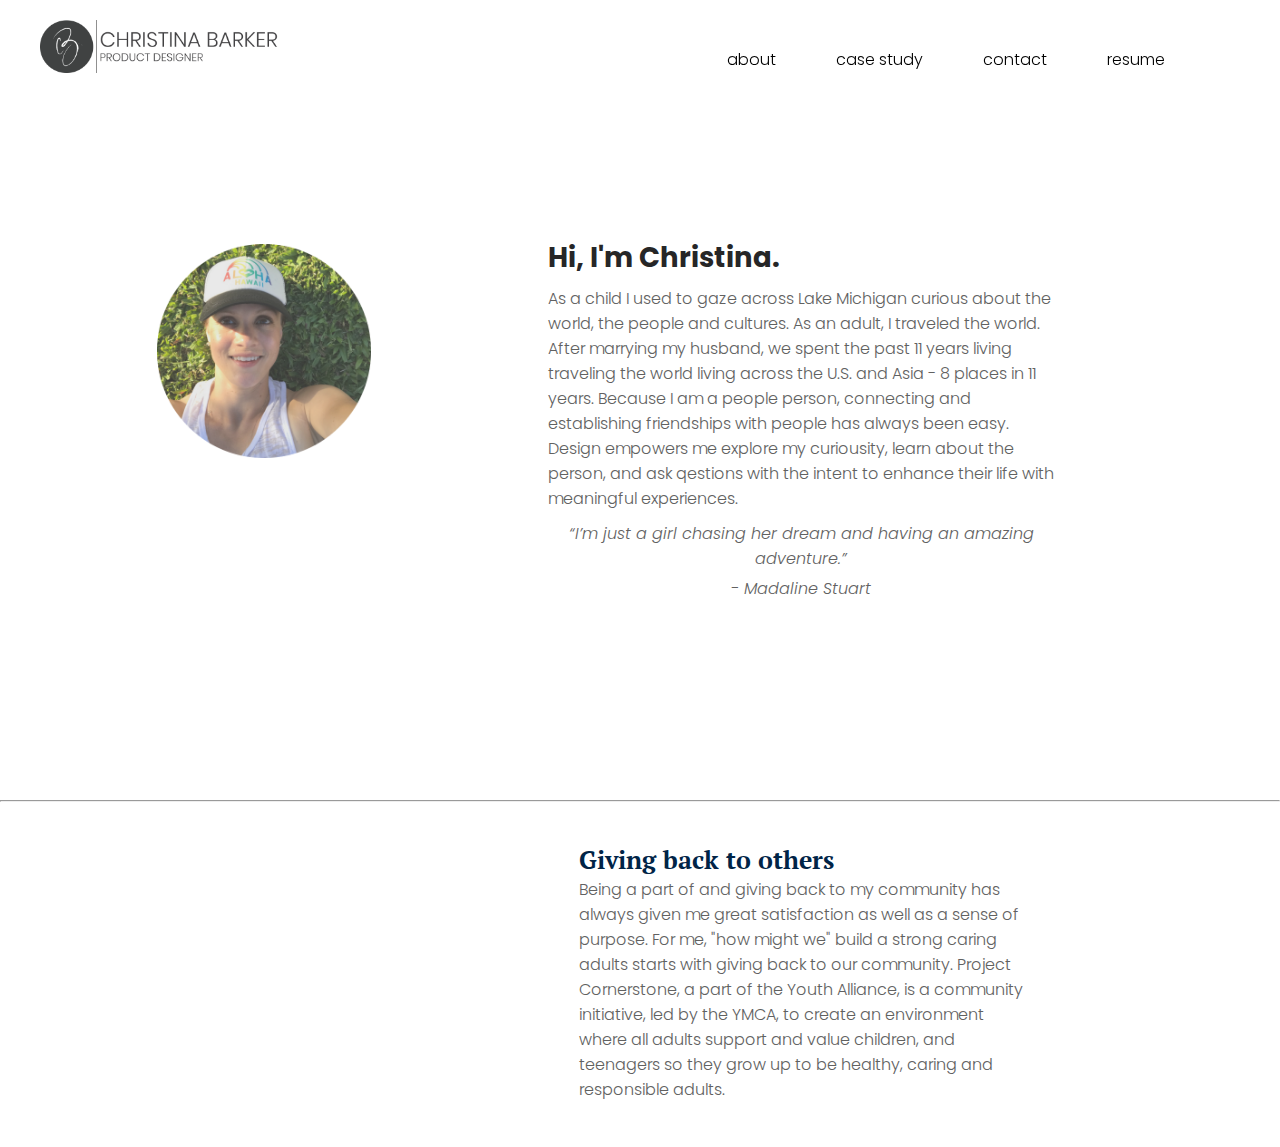
==== commit 65e8892b: "port-update-three:completed" ====
--- a/about.html
+++ b/about.html
@@ -10,7 +10,7 @@
   gtag('config', 'UA-143163344-1');
 </script>
      <meta charset="utf-8">
-     <meta name="viewport" content="width=device-width, initial-scale=1">
+     <meta name="viewport" content="width=device-width, initial-scale=1.0">
      <title>Portfolio | Christina</title>
      <link href="styles/reset.css" rel="stylesheet">
      <link href="styles/main.css" rel="stylesheet">
--- a/styles/main.css
+++ b/styles/main.css
@@ -133,11 +133,12 @@
 
 h1 {
  font-family: 'Poppins';
- font-weight:lighter;
+ font-weight: bold;
  font-style: normal;
  font-size: 2.75rem;
  color: #262627;
- margin: .5rem;
+ margin: 0 auto;
+ padding: 1rem;
 }
 
 h2 {
@@ -185,7 +186,7 @@
 
 /*all images included with in the website*/
 img.color-palette, .first-core-phones, .first-it, .core-phones, .sketches,
-.data, .dropbox-swot, .final-it, .font, .flows, .googledrive-swot, .icon, .iterations,
+.data, .dropbox-swot, .final-it, .font, .flows, .googledrive-swot, .iterations,
 .large, .local, .logo-lg, .logos, .me, .myrole, .phones, .second-it, .signature,
 .sketch1, .sketch2, .type, .ux-testing, .wireframes {
  height: auto;
@@ -251,63 +252,93 @@
 }
 
 .hero-hmpg {
- background-image: url('../images/min-three.jpeg');
- background-position:center;
- background-repeat: no-repeat;
- background-size: cover;
- display: grid;
- grid-template-columns: repeat(12, minmax(0,1fr));
- grid-template-rows: repeat(4, [row] 1fr);
+ display: grid;
+ grid-template-columns: repeat(12, minmax(0,1fr));
+ grid-template-rows: repeat(3, [row] 1fr);
  grid-gap: 2rem;
  margin: 0 auto;
 }
 
 .content-hmpg{
  grid-column: 1 / -1;
- grid-row: 2;
+ grid-row: 2/ span 2;
  grid-gap: 1rem;
  margin: 0 auto;
  padding: 1rem;
 }
 
 .project {
- display: grid;
- grid-template-columns: repeat(12, minmax(0,1fr));
- grid-template-rows: repeat(7, [row] auto);
- grid-gap: 1rem;
- margin: 0 auto;
-}
-
-.left-1 {
- background-color: #d3c4be;
- grid-column: 1 / -1;
- grid-row: 2 / span 2;
- margin: 1rem;
- padding: 1rem;
-}
-
-h2.project-name {
+ background-color: #ffffff;
+ display: grid;
+ grid-gap: 1rem;
+ grid-template-columns: repeat(auto-fill, minmax(50%, 1fr));
+ margin: 1rem;
+ padding: 1rem;
+}
+
+.icons {
+ width:auto;
+ height: auto;
+ max-width: 40%;
+ max-height: 100%;
+}
+
+.item-1{
+ background-color: #374785;
+ box-sizing: border-box;
+ padding-top: 100%;
+ position: relative;
+ width: 100%;
+}
+
+.item-2 {
+ background-color:#F76c6c;
+ padding-top: 100%;
+ box-sizing: border-box;
+ position: relative;
+}
+
+.item-3 {
+ background-color: #F3D250;
+ padding-top: 100%;
+ box-sizing: border-box;
+ position: relative;
+}
+
+.overlay {
+ position: absolute;
+ top: 0;
+ bottom: 0;
+ left: 0;
+ right: 0;
+ height: 100%;
+ width: 100%;
+ opacity: 0;
+ transition: .5s ease;
+ background-color: #ffffff;
+}
+
+.content:hover .overlay {
+  opactiy: 1;
+}
+
+.text {
+ color: #000000;
+ font-size: 20px;
+ position: absolute;
+ top: 50%;
+ left: 50%;
+ -webkit-transform: translate(-50%, -50%);
+ -ms-transform: translate(-50%, -50%);
+ transform: translate(-50%, -50%);
+ text-align: center;
+}
+
+.text > h2.project-name {
+ margin: 0 auto;
  padding-top: 1rem;
-}
-
-p.about{
- padding-bottom: 1rem;
-}
-
-.right-2 {
- background-color: #d3c4be;
- grid-column: 1 / -1;
- grid-row: 4/ span 2;
- margin: 1rem;
- padding: 1rem;
-}
-
-.right-3 {
- background-color: #d3c4be;
- grid-column: 1/ -1;
- grid-row: 6/ span 2;
- margin: 1rem;
- padding: 1rem;
+ text-align: center;
+ text-decoration: none;
 }
 
 .footer {
@@ -465,7 +496,7 @@
 }
 
 h1 {
- margin: 0rem 1rem 0rem 1rem;
+ margin: 0 auto;
  text-align: left;
 }
 
@@ -532,7 +563,7 @@
 
 /*styling for core case study mobile*/
 .hero-core {
- background-color:#90CCF4;
+ background-color:#C1C8E4;
  background-position: center;
  background-repeat: no-repeat;
  background-size: cover;
@@ -1075,8 +1106,6 @@
  padding: 1rem;
 }
 
-.
-
 /*styling for contact page form box*/
 @media screen and (min-width: 575px) {
  .container {
@@ -1084,7 +1113,7 @@
 }
 
 img.logo {
- max-width: 35%;
+ max-width: 30%;
 }
 
 .header .menu-icon {
@@ -1102,57 +1131,54 @@
  display: grid;
  grid-gap: 2rem;
  grid-template-columns: repeat(12, minmax(0,1fr));
- grid-template-rows: repeat(4, [row] 1fr);
+ grid-template-rows: repeat(3, [row] 1fr);
  justify-content: space-around;
  margin: 0 auto;
+ padding: 1rem;
 }
 
 .content-hmpg {
- grid-column: 2/ span 6;
- grid-row: 2;
- grid-gap: 1rem;
- margin: 0 auto;
+ grid-column: 4/ span 6;
+ grid-row: 2;
+ grid-gap: 1rem;
+ margin: 0 auto;
+ padding-top: 5rem;
 }
 
 .content-hmpg >h1 {
- font-size: 3.4rem;
+ font-size: 3rem;
+ margin: 0 auto;
 }
 
 .project {
- display: grid;
- grid-gap: 1rem;
- grid-template-columns:repeat(12, minmax(0,1fr));
- grid-template-rows: repeat(4, [row] 1fr);
- margin: 0 auto;
-}
-
-.left-1 {
- grid-column: 1 / span 4;
- grid-row: 2/ span 3;
- margin: 1rem;
- padding;: 1rem;
-}
-
-.left-1 h2.project-name {
+ background-color: #ffffff;
+ display: grid;
+ grid-gap: 1rem;
+ grid-template-columns: repeat(auto-fill, minmax(30%, .5fr));
+ margin: 0 auto;
+}
+
+.item {
+ background-color: white;
+ padding-top: 100%;
+ box-sizing: border-box;
+ position: relative;
+}
+
+.item .content {
+ position: absolute;
+ top: 0;
+ right: 0;
+ left: 0;
+ bottom: 0;
+}
+
+.item-1 h2.project-name {
  font-size: 2.5rem;
  text-align: left;
  padding-top: 3rem;
 }
 
-.right-2 {
- grid-column: 5 / span 4;
- grid-row: 2/ span 3;
- margin: 1rem;
- padding;: 1rem;
-}
-
-.right-3{
- grid-column: 9/ span 4;
- grid-row: 2/ span 3;
- margin: 1rem;
- padding;: 1rem;
-}
-
 /*styling for about page*/
 .content-about {
  grid-column: 2 / span 2;
@@ -1168,7 +1194,7 @@
 
 /*core stlying*/
 .hero-core {
- background-color: #90CCF4;
+ background-color: #C1C8E4;
  background-position: center;
  background-repeat: no-repeat;
  height:70rem;
@@ -1187,7 +1213,7 @@
  margin-top: 6rem 1rem 1rem 1rem;
 }
 
-h1 {
+.core-l1 > h1 {
  font-size: 3rem;
  font-weight: lighter;
 }
@@ -1214,10 +1240,9 @@
  margin: 0 auto;
  max-width: 10%;
 }
-
 }/*end 575px view*/
 
-@media screen and (min-width: 1100px) {
+@media screen and (min-width: 1025px) {
 .container {
  margin: 0 auto;
 }
@@ -1269,85 +1294,64 @@
  padding: 2rem 4rem;
 }
 
-h1 {
- font-size: 4.6rem;
- font-weight:lighter;
- margin: 0rem 1rem 0rem 1rem;
-}
-
 /*specific stying for hmpg*/
 .content-hmpg {
- border-color: .2rem solid white;
- grid-column: 2/ span 3;
- grid-row: 3;
+ grid-column: 4/ span 6;
+ grid-row: 2/ 3;
  grid-gap: .5rem;
  margin: 0 auto;
+ padding-top: 4rem;
 }
 
 .content-hmpg >h1 {
- font-size: 4.1rem;
+ font-size: 5rem;
+ font-weight: bold;
+ margin: 0 auto;
+
 }
 
 p.slogan, p.quote, p.by {
   margin: .5rem 1rem 0rem 1rem;
 }
 
-.content {
+.project {
  grid-column: 2 / span 2;
  grid-row: 2;
- margin-top: 2rem;
+ margin: 0 auto;
  text-align: left;
-}
-
-.project {
  background-color: #ffffff;
  display: grid;
  grid-gap: 1rem;
- grid-template-columns: repeat(12, minmax(0,1fr));
- grid-template-rows: repeat(3, [row] .5fr);
- margin: 1rem;
-}
-
-.left-1 {
- grid-column: 1/ span 4;
- grid-row: 2;
- margin: 1rem auto;
- padding: 10rem;
- text-align: center;
-}
-
-.left-1 > h2.project-name {
+ grid-template-columns: repeat(auto-fill, minmax(40%, 1fr));
+}
+
+.item-1 {
+ padding-top: 100%;
+ box-sizing: border-box;
+ position: relative;
+}
+
+.item-2{
+ background-color:
+}
+
+.item-3 {
+box-sizing: border-box;
+}
+
+.item-1 .text, .item-2 .text, .item-3 .text {
+ position: absolute;
+ top: 0;
+ right: 0;
+ left: 0;
+ bottom: 0;
+}
+
+.item > h2.project-name {
  font-size: 3rem;
  margin-bottom: .3rem;
 }
 
-/*.right-1 {
-  grid-column: 6 / span 6;
-  grid-row: 1;
-  margin: 1rem;
-  padding: 1rem 1rem .5rem 1rem;
-}
-
-img.phones {
-margin: 0 auto;
-padding: 3rem;
-}*/
-
-.right-2{
- grid-column: 5 / span 4;
- grid-row: 2;
- margin: 1rem auto;
- padding: 10rem;
- text-align: center;
-}
-
-.right-3 {
- grid-column: 9 / span 4;
- grid-row: 2;
- margin: 1rem auto;
- padding: 10rem;
- text-align: center;
-}
 
 /*end specific styling for the hmpg*/
 .button {
@@ -1367,7 +1371,7 @@
 /*styling for core case study page*/
 
 .hero-core {
- background-color: #90CCF4;
+ background-image: url('../images/corehmpg.jpg');
  background-position: center;
  background-repeat: no-repeat;
  margin: 0 auto;
@@ -2018,5 +2022,26 @@
  padding-top: 2rem 0rem;
 }
 /*end about me stlying*/
-
-}
+.hero-bright{
+ display: grid;
+ grid-template-columns: repeat(12, minmax(0, 1fr));
+ grid-template-rows: repeat(14, [row] 1fr);
+ margin: 0 auto;
+}
+
+.con-bright-top {
+ grid-column: 4/8;
+ grid-row: 4/5;
+ margin:0 auto;
+ padding: 1rem;
+}
+
+.con-bright-bottom {
+ background-color: #F3D250;
+ opacity: 0.5;
+ grid-column: 1/-1;
+ grid-row: 6/ 14;
+}
+
+
+}
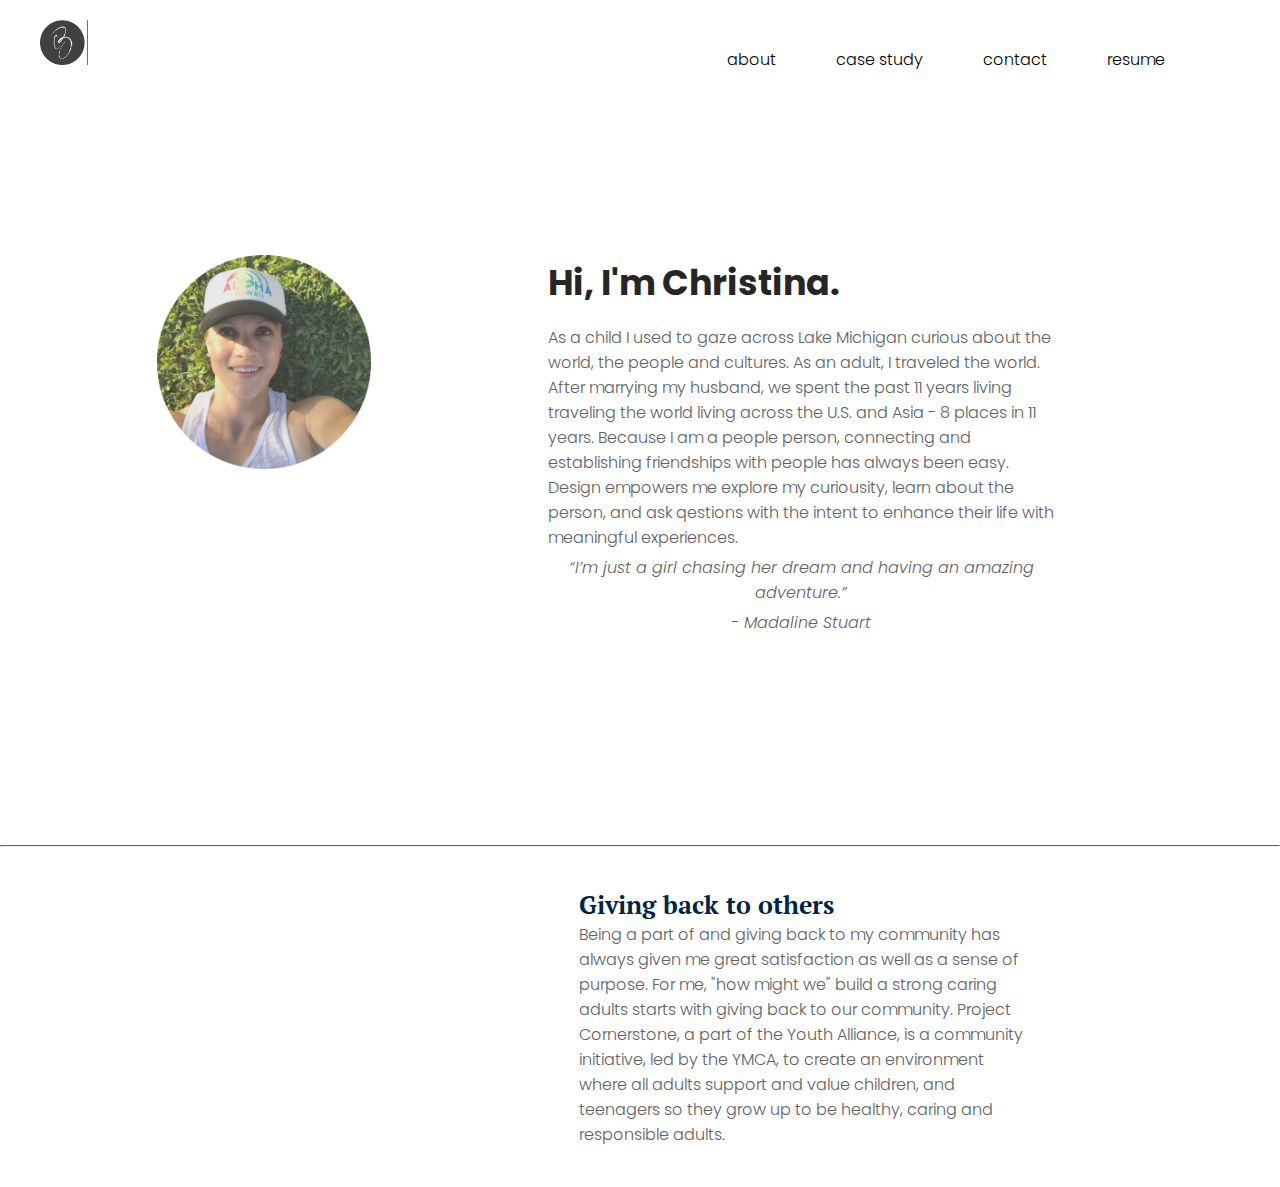
==== commit 3364eeaa: "port-update-four:completed" ====
--- a/about.html
+++ b/about.html
@@ -20,7 +20,7 @@
 <body>
   <section class="container">
      <header class="header">
-         <a href="index.html"><img class="logo" src="images/logo.png" alt="logo"/></a>
+         <a href="index.html"><img class="logo" src="images/logo-in.png" alt="logo"/></a>
          <input class="menu-btn"
           type="checkbox" id="menu-btn" />
         <label class="menu-icon" for="menu-btn"><span class="navicon"></span></label>
--- a/styles/main.css
+++ b/styles/main.css
@@ -15,7 +15,7 @@
 }
 
 .header {
- background-color: transparent;
+ background-color: white;
  position: fixed;
  left: 0;
  top: 0;
@@ -43,7 +43,7 @@
  display: block;
  float: left;
  margin: 0 auto;
- max-width: 70%;
+ max-width: 35%;
  padding: 2rem 3rem;
  text-decoration: none;
 }
@@ -135,41 +135,61 @@
  font-family: 'Poppins';
  font-weight: bold;
  font-style: normal;
- font-size: 2.75rem;
+ font-size: 3.5rem;
  color: #262627;
  margin: 0 auto;
- padding: 1rem;
+ padding: 2rem 1rem;
+ text-align: center;
 }
 
 h2 {
  font-family: 'Poppins';
- font-weight:bold;
+ font-weight: lighter;
  font-style: normal;
- font-size: 2.5rem;
+ font-size: 3rem;
  color: #262627;
- margin: .5rem;
+ margin: 0 auto;
+ padding: 1rem;
+ text-align: center;
 }
 
 h3 {
  font-family: 'PT Serif';
  font-style: normal;
  font-size: 2.5rem;
- font-weight: bold;
- color: #002447;
- margin: .5rem;
+ font-weight: 600;
+ color: #323232;
+ margin: 0 auto;
+ padding: 2rem 1rem;
+ text-align: center;
+}
+
+h4 {
+ font-family: 'Poppins';
+ font-weight: normal;
+ font-size: 1.6rem;
+ color:#616161;
+ margin: 0 auto;
+ text-align: center;
+ padding: 1rem;
+}
+
+hr {
+ border-top: 1px solid #616161;
 }
 
 .button {
+ display: inline-block;
  background-color: #fff;
  border: .2rem solid #616161;
  border-radius: 1px;
+ box-sizing: border-box;
  color: #616161;
- display: inline-block;
  font-family: 'Poppins';
  font-style:normal;
  font-size: 1.6rem;
- margin: 0 auto;
- padding: 1.5rem;
+ margin: 0rem 5rem;
+ padding: 1rem;
  position:relative;
  -webkit-transition-duration: 0.4s;
  transition-duration: 0.4s;
@@ -179,23 +199,33 @@
 }
 
 .button:hover {
- background-color: #ebcfc4;
+ background-color: #5DA2D5;
  color: #616161;
- border-color: #ebcfc4;
+ border-color: #5DA2D5;
+}
+
+@media all and (max-width: 15em){
+ a.button {
+  display: block;
+  margin: 0.4em auto;
+ }
 }
 
 /*all images included with in the website*/
 img.color-palette, .first-core-phones, .first-it, .core-phones, .sketches,
 .data, .dropbox-swot, .final-it, .font, .flows, .googledrive-swot, .iterations,
-.large, .local, .logo-lg, .logos, .me, .myrole, .phones, .second-it, .signature,
+.large, .local, .logo-in, .logos, .me, .myrole, .phones, .second-it, .signature,
 .sketch1, .sketch2, .type, .ux-testing, .wireframes {
  height: auto;
  width: 100%;
 }
 
-ul{
-  list-style: circle;
-  list-style-position: inside;
+ol{
+ list-style: disc;
+ list-style-position: outside disc;
+ margin-left: 1.5rem;
+ text-align: left;
+ padding: 1rem;
 }
 
 li {
@@ -216,7 +246,8 @@
  font-size: 1.6rem;
  color:#616161;
  line-height: 2.5rem;
- margin: .5rem;
+ margin: 0 auto;
+ text-align: left;
 }
 
 p.by {
@@ -257,6 +288,7 @@
  grid-template-rows: repeat(3, [row] 1fr);
  grid-gap: 2rem;
  margin: 0 auto;
+ padding-top: 10rem;
 }
 
 .content-hmpg{
@@ -495,31 +527,13 @@
  text-align: center;
 }
 
-h1 {
- margin: 0 auto;
- text-align: left;
-}
-
-h2 {
-  margin-top: 1rem;
-  margin-bottom: 0px;
-  text-align: center;
-}
-
 h2.name  {
-  margin-left: 1rem;
-  text-align: left;
+ margin: 0 auto;
+ margin-left: 1rem;
 }
 
 h2.project-name {
-  text-align: left;
-  margin: 0rem 1rem 0rem 1rem;
-}
-
-h3 {
-  text-align: left;
-  margin-top: 2rem;
-  margin-bottom: .5rem;
+ margin: 0rem 1rem 0rem 1rem;
 }
 
 p.slogan, p.quote, p.by {
@@ -541,10 +555,6 @@
   text-align: left;
 }
 
-p.title {
-  text-align: center;
-}
-
 .button {
  display: block;
  align-items: center;
@@ -563,42 +573,44 @@
 
 /*styling for core case study mobile*/
 .hero-core {
+ display: grid;
+ grid-gap: .5rem;
+ grid-template-columns: repeat(12, minmax(0,1fr));
+ grid-template-rows: repeat(6, [row] auto);
+ margin: 0 auto;
+ padding-top: 10rem;
+ }
+
+.core {
+ grid-column: 1 / -1;
+ grid-row: 1 /2;
+ margin: 0 auto;
+ padding: 1rem;
+}
+
+.strip {
  background-color:#C1C8E4;
  background-position: center;
  background-repeat: no-repeat;
  background-size: cover;
- margin: 0 auto;
- display: grid;
- grid-gap: .5rem;
- grid-template-columns: repeat(12, minmax(0,1fr));
- grid-template-rows: repeat(2, [row] auto);
- justify-content: space-between;
- padding-top: 2rem;
- }
-
-.core-l1 {
- grid-column: 1 / -1;
- grid-row: 1;
- margin: 6rem 2rem 0 2rem;
-}
-
-.core-r1 {
- grid-column: 1 / -1;
- grid-row: 2;
- margin: 1rem;
-  }
+ grid-column: 1/ -1;
+ grid-row: 3/ 6;
+ margin: 0 auto;
+ padding-bottom: 1rem;
+}
 
 .area-1 {
  display: grid;
  grid-template-columns: repeat(12, minmax(0,1fr));
- grid-template-rows: repeat(2, auto);
- margin: 1rem;;
+ grid-template-rows: repeat(4, [row] auto);
+ margin: 0 auto;
+ padding: 3rem 1rem 3rem 1rem;
 }
 
 .a {
  grid-column: 1 / -1;
  grid-row: 1;
- margin: 1rem;
+ margin:1rem;
 }
 
 .b {
@@ -606,76 +618,33 @@
  grid-row: 2;
  align-content: center;
  margin: 1rem;
+ padding: 3rem 1rem 3rem 1rem;
+}
+
+.b, .c p.about-project {
+ padding-top: 1rem;
+}
+
+.b, g.sub-head ol {
+ list-style: disc outside none;
+ margin-left: 1rem;
+ padding: 1rem;
 }
 
 .c {
  grid-column: 1 / -1;
  grid-row: 3;
- align-content: center;
- margin: 1rem;
+ margin: 0 auto;
+ padding: 1rem;
 }
 
 .d {
- grid-column: 1 / -1;
- grid-row: 4 ;
- margin: 1rem;
-}
-
-.insidebox {
- display: grid;
- grid-template-columns: repeat(12, minmax(0,1fr));
- grid-template-rows: repeat(1, 1fr);
- margin: 1rem;
-}
-
-.competitors {
- grid-column: 1 / -1;
- grid-row: 1;
- text-align: center;
- margin: 1rem;
-}
-
- /*swot analysis of two of four companies*/
-.area-a1 {
- background-color:#f2f2f2;
- display: grid;
- grid-gap: 1rem;
- grid-template-columns: repeat(12, minmax(0,1fr));
- grid-template-rows: repeat(2, auto);
- margin: 1rem;
-}
-
-.swot-l, .swot-r, h2.project-name {
- font-weight: lighter;
- line-height: 3rem;
-}
-
-.swot-l {
- background-color: #ffffff;
- box-shadow: 0 1px 3px rgba(0,0,0,0.12), 0 1px 2px rgba(0,0,0,0.24);
- transition: all 0.3s cubic-bezier(.25,.8,.25,1);
- grid-column: 1 / -1;
- grid-row: 1;
- margin: 1rem;
-}
-
-.swot-l:hover {
- box-shadow: 0 14px 28px rgba(0,0,0,0.25), 0 10px 10px rgba(0,0,0,0.22);
-}
-
-.swot-r {
- background-color: #ffffff;
- box-shadow: 0 1px 3px rgba(0,0,0,0.12), 0 1px 2px rgba(0,0,0,0.24);
- transition: all 0.3s cubic-bezier(.25,.8,.25,1);
- grid-column: 1 / -1;
- grid-row: 2;
- margin: 1rem;
-}
-
-.swot-r:hover {
- box-shadow: 0 14px 28px rgba(0,0,0,0.25), 0 10px 10px rgba(0,0,0,0.22);
-}
-/*close out the swot*/
+  grid-column: 1/ -1;
+  grid-row: 4;
+  margin: 0 auto;
+  padding: 3rem 2rem;
+  text-align: center;
+}
 
 .area-b1 {
  display: grid;
@@ -687,13 +656,8 @@
 .e{
  grid-column: 1 / -1;
  grid-row: 1;
- margin: 1rem;
-}
-
-.e li {
- background-color: #ffffff;
- border-radius: .2rem;
- margin: 1rem;
+ margin: 0 auto;
+ padding: 1rem;
 }
 
 .f {
@@ -961,7 +925,12 @@
 .r {
  grid-column: 1 / -1;
  grid-row: 2;
- margin: 2rem;
+ margin: 0 auto;
+ padding: 1rem;
+}
+
+.r p.about-project {
+ padding-bottom: 3rem;
 }
 
 .area-5 {
@@ -1061,12 +1030,12 @@
 }
 
 .area-9 {
-background-color: #f2f2f2;
+background-color: #e5e5e5;
 display: grid;
 grid-gap: 1rem;
 grid-template-columns: repeat(12, minmax(0,1fr));
 grid-template-rows: repeat(1, [row] auto);
-margin: 1rem;
+margin: 0 auto;
 }
 
 .y {
@@ -1077,7 +1046,7 @@
 }
 
 .core-phones {
- padding: 2rem 2rem 0rem 2rem;
+ padding: 2rem;
 }
 
 .area-10 {
@@ -1113,7 +1082,7 @@
 }
 
 img.logo {
- max-width: 30%;
+ max-width: 18%;
 }
 
 .header .menu-icon {
@@ -1194,39 +1163,34 @@
 
 /*core stlying*/
 .hero-core {
- background-color: #C1C8E4;
+ margin: 0 auto;
+ display: grid;
+ grid-gap: 1rem;
+ grid-template-columns: repeat(12, minmax(0,1fr));
+ grid-template-rows: repeat(6, [row] 1fr);
+ margin-top: 6rem;
+}
+
+.core {
+ grid-column: 1 / -1;
+ grid-row: 1;
+}
+
+.core > h1 {
+ font-size: 3rem;
+}
+
+.strip {
+ background-color:#C1C8E4;
  background-position: center;
  background-repeat: no-repeat;
- height:70rem;
- margin: 0 auto;
- display: grid;
- grid-gap: 1rem;
- grid-template-columns: repeat(12, minmax(0,1fr));
- grid-template-rows: repeat(2, [row] 1fr);
- justify-content: space-around;
- margin-top: 6rem;
-}
-
-.core-l1 {
- grid-column: 2 / span 4;
- grid-row: 1;
- margin-top: 6rem 1rem 1rem 1rem;
-}
-
-.core-l1 > h1 {
- font-size: 3rem;
- font-weight: lighter;
-}
-
-.core-r1 {
- grid-column: 7 / span 4;
- grid-row: 2;
- margin: 1rem;
- text-align: center;
+ background-size: cover;
+ grid-column: 1/-1;
+ grid-row: 2/6;
 }
 
 .core-phones {
- padding: 2rem 2rem 0rem 2rem;
+ padding: 3rem;
 }
 /*end core case study*/
 
@@ -1247,8 +1211,18 @@
  margin: 0 auto;
 }
 
-h1, h2 {
- text-align: left;
+h1, h2, h3.sub-head, h4 {
+text-align: left;
+}
+
+h2.title {
+display: inline-block;
+margin: 0 auto;
+padding: 3rem 1rem 1rem 1rem;
+}
+
+p.about-project{
+ display: inline-block;
 }
 
 p.about, p.about-project, p.by, p.copy-right, p.project-name, p.title {
@@ -1290,7 +1264,7 @@
 }
 
 img.logo {
- max-width: 25%;
+ max-width:10%;
  padding: 2rem 4rem;
 }
 
@@ -1355,6 +1329,7 @@
 
 /*end specific styling for the hmpg*/
 .button {
+ align-self: center;
  background-color: #fff;
  border-color: #616161;
  color: #616161;
@@ -1362,118 +1337,99 @@
  font-family: 'Poppins';
  font-size: 1.6rem;
  font-style: normal;
- height: auto;
- margin: 0 auto;
  position: relative;
  text-decoration: none;
+ text-align: center;
+ vertical-align: bottom;
 }
 
 /*styling for core case study page*/
 
 .hero-core {
- background-image: url('../images/corehmpg.jpg');
+ display grid;
+ grid-gap: 1rem;
+ grid-template-columns: repeat(12, minmax(0,1fr));
+ grid-template-rows: repeat(5, [row] 1fr);
+ margin: 0 auto;
+}
+
+.core {
+ grid-column: 4/ span 6;
+ grid-row: 1/ 2;
+ margin: 0 auto;
+ padding-top: 7rem;
+}
+
+.core h1{
+ font-size: 3.9rem;
+ padding-bottom: 3rem;
+ text-align: center;
+}
+
+.core p.about {
+ font-size: 2rem;
+ padding-bottom: 3rem;
+ text-align: center;
+}
+
+.strip {
+ background-color:#C1C8E4;
  background-position: center;
  background-repeat: no-repeat;
- margin: 0 auto;
- display grid;
- grid-gap: 2rem;
- grid-template-columns: repeat(12, minmax(0,1fr));
- grid-template-rows: repeat(4, [row] 1fr);
-}
-
-.core-l1 {
- grid-column: 2/ span 5;
- grid-row: 2 / span 2;
- margin: 1rem;
- padding: 10rem ;
-}
-
-.core-r1 {
- grid-column: 6/ span 5;
- grid-row: 2/ span 2;
- margin: 0 auto;
- padding: 5rem;
+ background-size: cover;
+ grid-column: 1/-1;
+ grid-row: 2/ span 4;
+ margin: 0 auto;
 }
 
 img.phones {
+ max-width: 30%;
  padding: 3rem;
 }
 
-.button {
- margin-top: 3rem;
-}
-
-img.icon {
- float: left;
- margin: 0 auto;
- text-align: justify;
- width: 10%;
-}
-
-h2.title {
-display: inline-block;
-margin: 0 auto;
-padding: 3rem 1rem 1rem 1rem;
-}
-
-p.about-project{
- display: inline-block;
-}
-
 .area-1 {
  display: grid;
- grid-gap: 2rem;
- grid-template-columns: repeat(4, [col] 1fr );
- grid-template-rows: repeat(3, [row] auto );
- margin: 2rem;
+ grid-gap: 3rem;
+ grid-template-columns: repeat(12, minmax(0,1fr));
+ grid-template-rows: repeat(4, [row] auto );
+ margin: 0 auto;
 }
 
 .a {
- grid-column: 2 / span 2 ;
+ grid-column:  4/ 7;
  grid-row: 1 ;
- margin-top: 2rem;
+ margin: 0 auto;
+ padding: 1.5rem;
 }
 
 .b {
- grid-column: 2 / span 2 ;
+ grid-column: 4/ 10;
  grid-row: 2 ;
- margin-top: 20px;
-}
-
-.role {
- grid-column: 1 / span 4;
- grid-row: 1;
- margin: 2rem;
- padding: 2rem 2rem 2rem 2rem;
- text-align: left;
+ margin: 0 auto;
+ padding: 1rem;
 }
 
 .c {
- grid-column: 2/ span 2;
+ grid-column: 4/ 10;
  grid-row: 3 ;
- align-content: center;
- margin-top: 20px;
-}
-
+ margin: 0 auto;
+ padding: 1rem;
+}
+
+/*competitor icons */
 .d {
- grid-column: 2 / span 2;
- grid-row:4 ;
- margin-top: 20px;
-}
-
-/*competitor icons */
-.insidebox {
- display: grid;
- grid-gap: 1rem;
- grid-template-columns: repeat(4, [col] 1fr );
- grid-template-rows: repeat(1, [row] 2fr );
- margin: 1rem;
-}
-
-.competitors {
-grid-column: 2 / span 2;
-grid-row: 1;
-text-align: center;
+ background-color: #f2f2f2;
+ box-shadow: 0 1px 3px rgba(0,0,0,0.12), 0 1px 2px rgba(0,0,0,0.24);
+ transition: all 0.3s cubic-bezier(.25,.8,.25,1);
+ grid-column: 1 / -1;
+ grid-row: 4;
+ margin: 0 auto;
+ padding: 1rem;
+ text-align: center;
+}
+
+.d:hover {
+ box-shadow: 0 14px 28px rgba(0,0,0,0.25), 0 10px 10px rgba(0,0,0,0.22);
 }
 /*close competitors - icons*/
 
@@ -1508,22 +1464,27 @@
  display: grid;
  grid-gap: 20px;
  grid-row-gap: 20px;
- grid-template-columns: repeat(4, [col] 1fr );
+ grid-template-columns: repeat(6, minmax(0,1fr));
  grid-template-rows: repeat(3, [row] auto );
  margin: 20px;
 }
 
 .e {
- grid-column: 2 / span 2;
- grid-row: 1;
-}
-
-.e li {
+ grid-column: 1 / 4;
+ grid-row: 1;
+}
+
+.e ul{
+  margin-left: 0;
+  padding-left: 0;
+}
+.e ul li {
  color: #616161;
  font-family: 'Poppins';
  font-size: 1.6em;
  font-style: normal;
  font-weight: 300;
+ list-style-position: outside;
  line-height: 2.5rem;
  margin-bottom: 1rem;
  margin-left: 1rem;
@@ -1531,8 +1492,8 @@
 }
 
 .f {
- grid-column: 2 / span 2 ;
- grid-row: 2;
+ grid-column: 4 / span 7 ;
+ grid-row: 1;
 }
 
 .g {
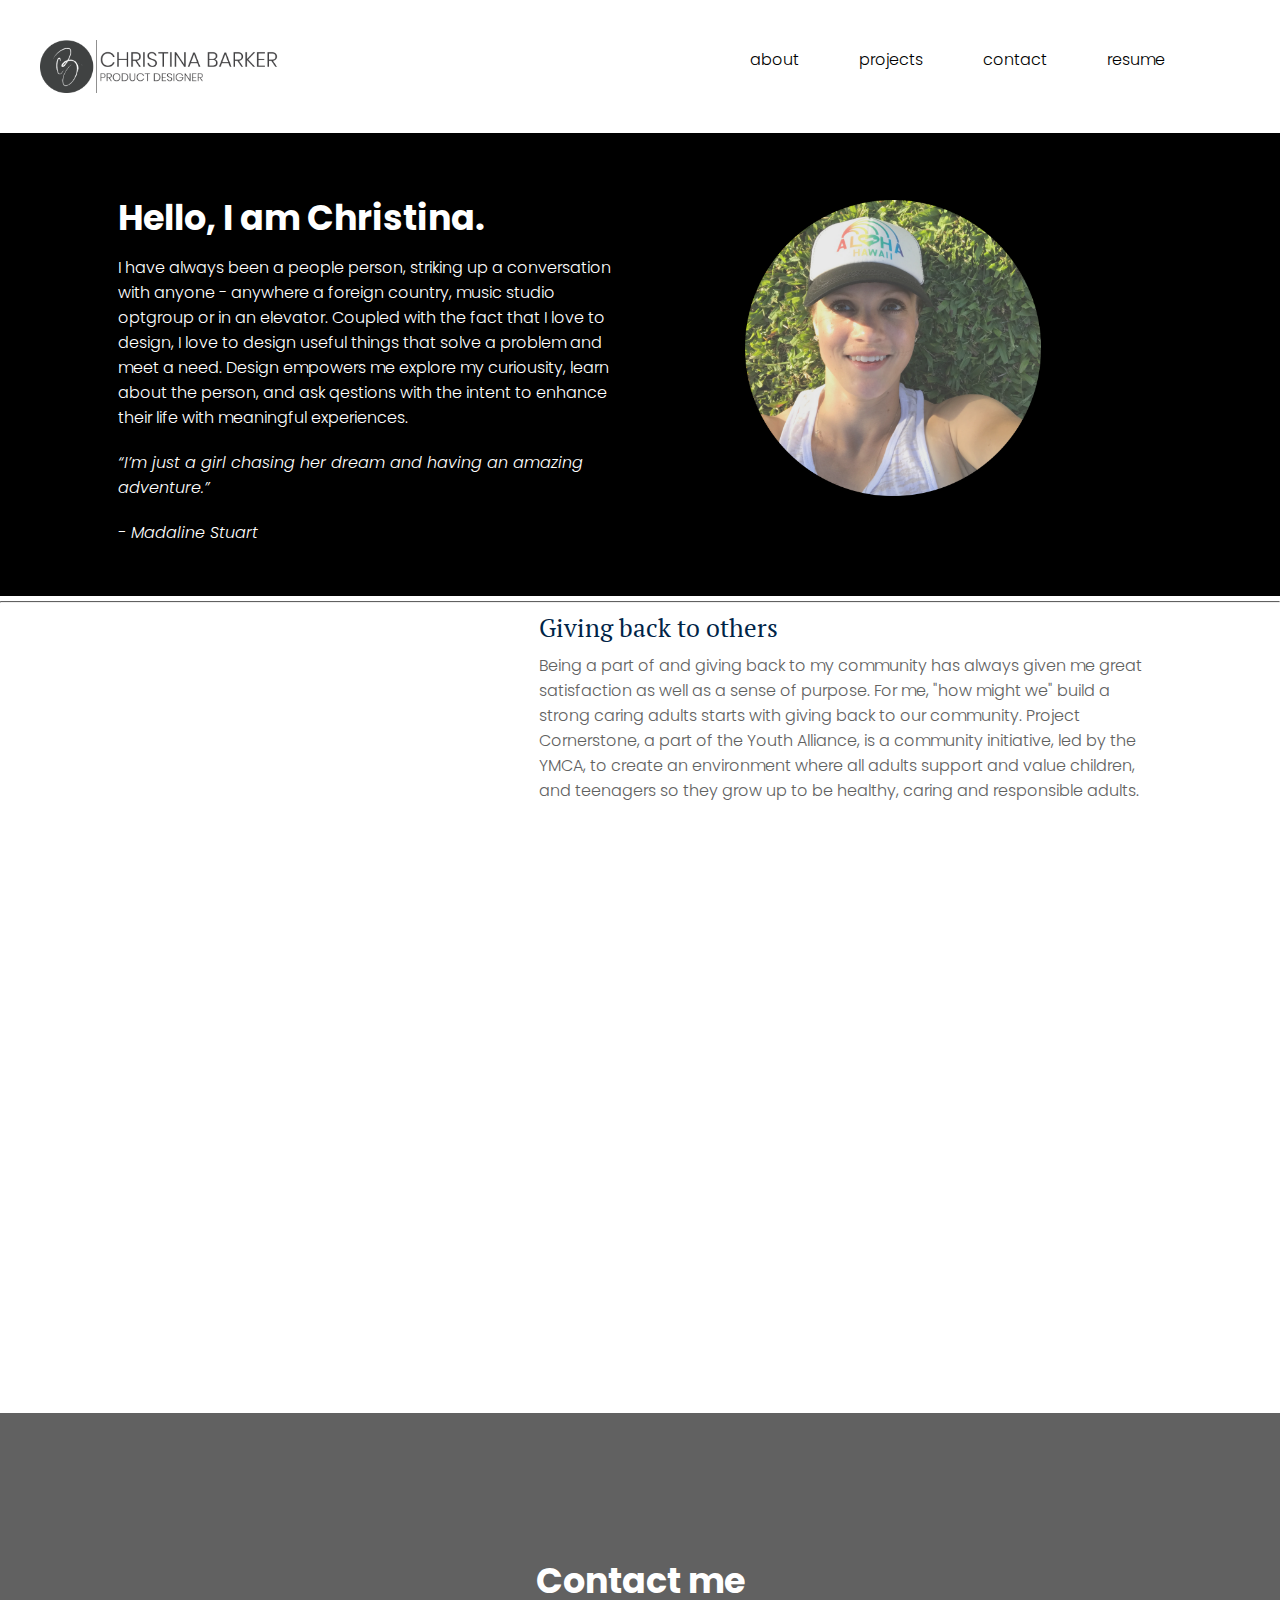
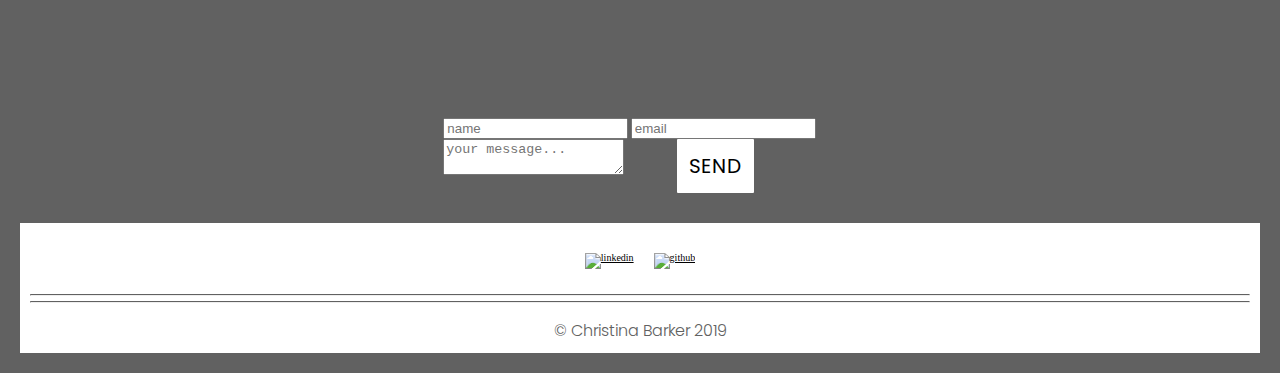
==== commit 33dd16e2: "port-update-five:completed" ====
--- a/about.html
+++ b/about.html
@@ -20,7 +20,7 @@
 <body>
   <section class="container">
      <header class="header">
-         <a href="index.html"><img class="logo" src="images/logo-in.png" alt="logo"/></a>
+         <a href="index.html"><img class="logo" src="images/logo.png" alt="logo"/></a>
          <input class="menu-btn"
           type="checkbox" id="menu-btn" />
         <label class="menu-icon" for="menu-btn"><span class="navicon"></span></label>
@@ -28,28 +28,26 @@
          <li>
            <a href="about.html">about</a></li>
          <li>
-          <a href="core.html">case study</a></li>
+          <a href="core.html">projects</a></li>
          <li>
-         <a href="contact.html">contact</a></li>
+         <a href="about.html">contact</a></li>
          <li>
          <a href="../images/resume.pdf" target="_blank" rel="noopener noreferrer">resume</a></li>
        </ul>
    </header>
        <section class="hero-me">
         <div class="content-me">
-        <img class="me" src="images/me.png" alt="me"/></div>
+        <img class="me" src="images/me.png" alt="me"/>
+      </div>
         <div class="about-me">
-        <h1>Hi, I'm Christina.</h1>
+        <h1>Hello, I am Christina.</h1>
         <p class="about-project">
-        As a child I used to gaze across Lake Michigan curious about the world, the people and cultures.  As an adult, I traveled the world.
-        After marrying my husband, we spent the past 11 years living traveling the world living across the U.S. and Asia - 8 places in 11 years. Because I am a people
-        person, connecting and establishing friendships with people has always been easy. Design empowers me explore my curiousity, learn about the person, and ask qestions with the
-        intent to enhance their life with meaningful experiences.</p>
+        I have always been a people person, striking up a conversation with anyone - anywhere a foreign country, music studio optgroup or
+        in an elevator. Coupled with the fact that I love to design, I love to design useful things that solve a problem and meet a need.
+        Design empowers me explore my curiousity, learn about the person, and ask qestions with the intent to enhance their life with meaningful experiences.</p>
         <p class="by">
          “I’m just a girl chasing her dream and having an amazing adventure.”</p>
-       <p class="by">
-        - Madaline Stuart
-       </p>
+       <p class="by">- Madaline Stuart</p>
      </div>
        </section>
        <hr class="three">
@@ -63,9 +61,23 @@
         environment where all adults support and value children, and teenagers so they grow up to be healthy, caring and responsible adults.
         </div>
     </section>
+
+ <section class="hero-contact">
+     <div class="contact-hmpg">
+        <h1>Contact me</h1>
+     </div>
+    <div class="form">
+        <form method="POST" action="https://formspree.io/christina.barker.35@gmail.com">
+         <input type="name"  name="your name" placeholder="name">
+         <input type="email" name="email" placeholder="email">
+         <textarea name="message" placeholder="your message..."></textarea>
+         <button type="submit">SEND</button>
+         </form>
+      </div>
+  </section>
 </main>
 
-<!--<section class="footer">
+<section class="footer">
      <div class="footer-bkgrnd">
        <div class="footer-links">
         <a href="https://www.linkedin.com/in/christinabarker35" target="_blank"><img class="linkedin" src="images/icons/linkedin.jpg" alt="linkedin"/></a>
@@ -77,7 +89,7 @@
       <p class="copy-right"> &copy Christina Barker 2019</p>
      </div>
     </div>
-  </section>-->
+  </section>
  </section>
 </body>
 </html>
--- a/styles/main.css
+++ b/styles/main.css
@@ -43,7 +43,7 @@
  display: block;
  float: left;
  margin: 0 auto;
- max-width: 35%;
+ max-width:60%;
  padding: 2rem 3rem;
  text-decoration: none;
 }
@@ -130,7 +130,7 @@
   color: #000;
 }
 /*end navigation*/
-
+/*stlying for all h tags, p tags, ol, ul, li tags and buttons*/
 h1 {
  font-family: 'Poppins';
  font-weight: bold;
@@ -160,7 +160,6 @@
  font-weight: 600;
  color: #323232;
  margin: 0 auto;
- padding: 2rem 1rem;
  text-align: center;
 }
 
@@ -213,8 +212,8 @@
 
 /*all images included with in the website*/
 img.color-palette, .first-core-phones, .first-it, .core-phones, .sketches,
-.data, .dropbox-swot, .final-it, .font, .flows, .googledrive-swot, .iterations,
-.large, .local, .logo-in, .logos, .me, .myrole, .phones, .second-it, .signature,
+.data, .example, .final-it, .font, .flows, .iterations,
+.large, .local, .logo-in, .logos, .me, .myrole, .persona, .phones, .second-it, .signature,
 .sketch1, .sketch2, .type, .ux-testing, .wireframes {
  height: auto;
  width: 100%;
@@ -247,6 +246,7 @@
  color:#616161;
  line-height: 2.5rem;
  margin: 0 auto;
+ padding:1rem 0;
  text-align: left;
 }
 
@@ -262,10 +262,11 @@
 p.project-description, p.slogan {
  font-family: 'PT Serif';
  font-style: normal;
- font-weight: bold;
+ font-weight: normal;
  font-size: 1.9rem;
  color:#002447;
- margin: .5rem;
+ line-height: 3rem;
+ margin: 1rem;
 }
 
 p.quote {
@@ -282,6 +283,8 @@
  font-size: 2.5rem;
 }
 
+/*end stlying for specific h tags*/
+
 .hero-hmpg {
  display: grid;
  grid-template-columns: repeat(12, minmax(0,1fr));
@@ -309,14 +312,13 @@
 }
 
 .icons {
- width:auto;
+ display: block;
+ width: 50%;
  height: auto;
- max-width: 40%;
- max-height: 100%;
 }
 
 .item-1{
- background-color: #374785;
+ background-color: #000;
  box-sizing: border-box;
  padding-top: 100%;
  position: relative;
@@ -324,38 +326,21 @@
 }
 
 .item-2 {
- background-color:#F76c6c;
+ background-color:#000;
  padding-top: 100%;
  box-sizing: border-box;
  position: relative;
 }
 
 .item-3 {
- background-color: #F3D250;
+ background-color: #000;
  padding-top: 100%;
  box-sizing: border-box;
  position: relative;
 }
 
-.overlay {
- position: absolute;
- top: 0;
- bottom: 0;
- left: 0;
- right: 0;
- height: 100%;
- width: 100%;
- opacity: 0;
- transition: .5s ease;
- background-color: #ffffff;
-}
-
-.content:hover .overlay {
-  opactiy: 1;
-}
-
 .text {
- color: #000000;
+ color: #000;
  font-size: 20px;
  position: absolute;
  top: 50%;
@@ -374,11 +359,12 @@
 }
 
 .footer {
- background-color: #f2f2f2;
- display: grid;
+ background-color: #616161;
+ display: grid;
+ grid-gap: 1rem;
  grid-template-columns: repeat(12, minmax(0,1fr));
  grid-template-rows: repeat(2, [row] 1fr);
- grid-gap: 2rem;
+ margin: 0 auto;
 }
 
 .footer-bkgrnd {
@@ -408,26 +394,38 @@
 
 /*styling for about me page*/
 .hero-me {
- display: grid;
- grid-template-columns: repeat(12, minmax(0,1fr));
- grid-template-rows: repeat(1, [row] 1fr);
- grid-gap: 1rem;
- justify-content: space-between;
+ background-color: #000;
+ display: grid;
+ grid-template-columns: repeat(12, minmax(0,1fr));
+ grid-template-rows: repeat(2, [row] auto);
+ grid-gap: 1rem;
  margin: 0 auto;
 }
 
 .content-me {
  grid-column: 1 / -1;
- grid-row: 1;
- margin: 0 auto;
- margin-top: 9rem;
+ grid-row: 2;
+ margin: 0 auto;
 }
 
 img.me {
  display: block;
- margin: auto;
- max-width: 50%;
+ margin: 0 auto;
+ max-width: 80%;
  padding: 1rem 4rem;
+}
+
+.about-me {
+ grid-column: 1/ -1;
+ grid-row: 1;
+ margin: 0 auto;
+ padding-top: 9rem;
+}
+
+.about-me > h1, .about-me p.about-project, .about-me p.by {
+ color: #fff;
+ padding: 1rem;
+ text-align: left;
 }
 
 .main {
@@ -454,10 +452,7 @@
 
 /*styling for contact page*/
 .hero-contact {
- background-image: url('../images/world.jpg');
- background-position: center;
- background-repeat: no-repeat;
- background-size: contain;
+ background-color: #616161;
  grid-gap: 1rem;
  grid-template-columns: repeat(12, minmax(0,1fr));
  grid-template-rows: repeat(2, [row] 1fr);
@@ -474,9 +469,8 @@
  padding:1rem;
 }
 
-img.signature {
- margin: 1rem;
- max-width: 10%;
+.contact-hmpg > h1{
+ color: #fff;
 }
 
 .form {
@@ -487,36 +481,44 @@
  padding: 1rem;
  }
 
-.form input, textarea, button {
- border-radius: 1rem;
+.form input, textarea, {
  font-family: 'Poppins';
  font-size: 1.5em;
  font-weight: normal;
  color:#676767;
- border: 1px solid #f2f2f2;
- background-color: #ffffff;
+ border: 1px solid #fff;
+ background-color: transparent;
  margin: 0 auto;
  padding: 2em;
  transition: all 0.3s ease-in-out;
  width: 100%;
  }
 
+.form button {
+ display: inline-block;
+ background-color: #fff;
+ border: .2rem solid #fff;
+ border-radius: 1px;
+ box-sizing: border-box;
+ color: #000;
+ font-family: 'Poppins';
+ font-style: normal;
+ font-size: 1.6rem;
+ margin: 0rem 5rem;
+ padding: 1rem;
+ position:relative;
+ -webkit-transition-duration: 0.4s;
+ transition-duration: 0.4s;
+ cursor: pointer;
+ text-align: center;
+ text-decoration: none;
+ }
+
 .form textarea {
  overflow: auto;
  vertical-align: top;
  }
 
-.form button {
- background-color: #0336FF;
- border-radius: 1rem;
- display: inline-block;
- font-family: 'Poppins';
- font-size: 1em;
- font-weight: normal;
- color: #ffffff;
- margin: 0 auto;
- padding: 1rem;
- }
 /*end styling for contact me page*/
 
 .copy {
@@ -545,21 +547,11 @@
  text-align: left;
 }
 
-p.about-project {
-  margin-top: .5rem;
-  margin-left: 1rem;
-}
-
 p.project-description {
   margin: 0rem 0rem 0rem 1rem;
   text-align: left;
 }
 
-.button {
- display: block;
- align-items: center;
-}
-
 img.icon {
  display: block;
  width: 10%;
@@ -585,11 +577,11 @@
  grid-column: 1 / -1;
  grid-row: 1 /2;
  margin: 0 auto;
- padding: 1rem;
+ padding: 5rem;
 }
 
 .strip {
- background-color:#C1C8E4;
+ background-color:#ECECEC;
  background-position: center;
  background-repeat: no-repeat;
  background-size: cover;
@@ -621,10 +613,6 @@
  padding: 3rem 1rem 3rem 1rem;
 }
 
-.b, .c p.about-project {
- padding-top: 1rem;
-}
-
 .b, g.sub-head ol {
  list-style: disc outside none;
  margin-left: 1rem;
@@ -639,30 +627,77 @@
 }
 
 .d {
-  grid-column: 1/ -1;
-  grid-row: 4;
-  margin: 0 auto;
-  padding: 3rem 2rem;
-  text-align: center;
-}
-
-.area-b1 {
- display: grid;
- grid-template-columns: repeat(12, minmax(0,1fr));
- grid-template-rows: repeat(3, auto);
- margin: 1rem;
- }
-
-.e{
- grid-column: 1 / -1;
- grid-row: 1;
- margin: 0 auto;
- padding: 1rem;
-}
-
-.f {
  box-shadow: 0 1px 3px rgba(0,0,0,0.12), 0 1px 2px rgba(0,0,0,0.24);
  transition: all 0.3s cubic-bezier(.25,.8,.25,1);
+ grid-column: 1/ -1;
+ grid-row: 4;
+ margin: 0;
+}
+
+.d:hover {
+ box-shadow: 0 14px 28px rgba(0,0,0,0.25), 0 10px 10px rgba(0,0,0,0.22);
+}
+
+.competitors {
+ text-align: center;
+ padding: .5rem;
+}
+
+.area-a1 {
+ display: grid;
+ grid-template-columns: repeat(12, minmax(0,1fr));
+ grid-template-rows: repeat(2, auto);
+ margin: 1rem;
+}
+.e {
+ grid-column: 1/-1;
+ grid-row: 1;
+ margin: 0 auto;
+}
+
+.personas {
+ background-color: #a9a9a9;
+ grid-column: 1/-1;
+ grid-row: 2;
+ display: grid;
+ grid-template-columns: repeat(12, minmax(0,1fr));
+ grid-template-rows:repeat(2, auto);
+ grid-gap:1rem;
+}
+
+.p-one {
+ grid-column: 2/ 12;
+ grid-row: 1;
+ margin: 0 auto;
+ padding: 1rem;
+ text-align: center;
+}
+
+.p-two {
+ grid-column: 2/ 12;
+ grid-row: 2;
+ margin: 0 auto;
+ padding: 1rem;
+ text-align: center;
+}
+
+.area-b1 {
+ display: grid;
+ grid-template-columns: repeat(12, minmax(0,1fr));
+ grid-template-rows: repeat(4, auto);
+ margin: 1rem;
+ }
+
+.f{
+ grid-column: 1 / -1;
+ grid-row: 1;
+ margin: 0 auto;
+ padding: 1rem;
+}
+
+.g {
+ box-shadow: 0 1px 3px rgba(0,0,0,0.12), 0 1px 2px rgba(0,0,0,0.24);
+ transition: all 0.3s cubic-bezier(.25,.8,.25,1);
  grid-column: 1 / -1;
  grid-row: 2;
  margin: 1rem;
@@ -670,27 +705,33 @@
  text-align: center;
 }
 
-.f:hover {
+.g:hover {
  box-shadow: 0 14px 28px rgba(0,0,0,0.25), 0 10px 10px rgba(0,0,0,0.22);
 }
 
-.g {
+.h {
  grid-column: 1 / -1;
  grid-row: 3;
  margin: 1rem;
 }
 
-.g li {
+.h li {
  text-align: left;
  margin-bottom: 1rem;
  margin-left: 1rem;
 }
 
+.h-2 {
+ grid-column: 1/-1;
+ grid-row: 4;
+ margin: 1rem;
+}
+
   /* Grid Area-2 Start*/
 .area-2 {
  display: grid;
  grid-template-columns: repeat(12, minmax(0,1fr));
- grid-template-rows: repeat(4, auto);
+ grid-template-rows: repeat(3, auto);
  margin: 1rem;
 }
 
@@ -699,7 +740,7 @@
  grid-row: 1;
  margin: 1rem;
  text-align: left;
-  }
+}
 
 .j {
  grid-column: 1 / -1;
@@ -707,7 +748,7 @@
  margin: 1rem;
  display: grid;
  grid-template-columns: repeat(12, minmax(0, 1fr));
- grid-template-rows: repeat(3, 1fr);
+ grid-template-rows: repeat(1, [row] 1fr);
 }
 
 .c-high {
@@ -715,38 +756,18 @@
  transition: all 0.3s cubic-bezier(.25,.8,.25,1);
  grid-column: 1 / -1;
  grid-row: 1;
- margin: 1rem;
- padding: 0 2rem 2rem 2rem;
+ margin: 0 auto;
+ padding: 1rem;
  text-align: left;
  }
 
-.c-medium {
- box-shadow: 0 1px 3px rgba(0,0,0,0.12), 0 1px 2px rgba(0,0,0,0.24);
- transition: all 0.3s cubic-bezier(.25,.8,.25,1);
- grid-column: 1 / -1;
- grid-row: 2;
- margin: 1rem;
- padding: 0 2rem 2rem 2rem;
- text-align: left;
- }
-
-.c-low {
- box-shadow: 0 1px 3px rgba(0,0,0,0.12), 0 1px 2px rgba(0,0,0,0.24);
- transition: all 0.3s cubic-bezier(.25,.8,.25,1);
+.c-high:hover {
+ box-shadow: 0 14px 28px rgba(0,0,0,0.25), 0 10px 10px rgba(0,0,0,0.22);
+}
+
+.k {
  grid-column: 1 / -1;
  grid-row: 3;
- margin: 1rem;
- padding: 0 2rem 2rem 2rem;
- text-align: left;
- }
-
-.c-high:hover, .c-medium:hover, .c-low:hover {
- box-shadow: 0 14px 28px rgba(0,0,0,0.25), 0 10px 10px rgba(0,0,0,0.22);
-}
-
-.k {
- grid-column: 1 / -1;
- grid-row: 4;
  margin: 1rem;
 }
 
@@ -796,7 +817,7 @@
  display: grid;
  grid-gap: 1rem;
  grid-template-columns: repeat(12, minmax(0,1fr));
- grid-template-rows: repeat(1, [row] auto);
+ grid-template-rows: repeat(3, [row] auto);
  margin: 1rem;
 }
 
@@ -811,7 +832,7 @@
  box-shadow: 0 1px 3px rgba(0,0,0,0.12), 0 1px 2px rgba(0,0,0,0.24);
  transition: all 0.3s cubic-bezier(.25,.8,.25,1);
  grid-column: 1 / -1;
- grid-row: 1;
+ grid-row: 2;
  margin: 1rem;
  padding: 1rem;
  text-align: center;
@@ -828,7 +849,7 @@
  box-shadow: 0 1px 3px rgba(0,0,0,0.12), 0 1px 2px rgba(0,0,0,0.24);
  transition: all 0.3s cubic-bezier(.25,.8,.25,1);
  grid-column: 1 / -1;
- grid-row: 2;
+ grid-row: 3;
  margin: 1rem;
  padding: 1rem;
  text-align: center;
@@ -862,12 +883,11 @@
 }
 
 .area-p {
- background-color: #f2f2f2;
- display: grid;
- grid-gap: .5rem;
+ background-color: #616161;
+ display: grid;
+ grid-gap: 1rem;
  grid-template-columns: repeat(12, minmax(0,1fr));
  grid-template-rows: repeat(4, [row] auto);
- margin: 1rem;
 }
 
 .c-sketch-p1 {
@@ -1013,19 +1033,6 @@
 .w {
  grid-column: 1 / -1;
  grid-row: 2;
- margin: 1rem;
-}
-
-.first, .second, .final {
- margin: auto;
- padding: 1rem;
- text-align: center;
- width: 55%;
-}
-
-.x {
- grid-column: 1 / -1;
- grid-row: 3;
  margin: 1rem;
 }
 
@@ -1075,6 +1082,33 @@
  padding: 1rem;
 }
 
+/*bright case study styling */
+.hero-bright{
+ display: grid;
+ grid-template-columns: repeat(12, minmax(0, 1fr));
+ grid-template-rows: repeat(8, [row] 1fr);
+ margin: 0 auto;
+}
+
+.con-bright-top {
+ grid-column: 4/10;
+ grid-row: 3/5;
+ margin:0 auto;
+ padding: 1rem;
+}
+
+.con-bright-bottom {
+ background-color: #F3D250;
+ grid-column: 1/-1;
+ grid-row: 5/ 8;
+}
+
+.image {
+ grid-column: 1/ -1;
+ grid-row: 7/ 13;
+ padding: 6rem;
+}
+
 /*styling for contact page form box*/
 @media screen and (min-width: 575px) {
  .container {
@@ -1082,7 +1116,7 @@
 }
 
 img.logo {
- max-width: 18%;
+ max-width: 50%;
 }
 
 .header .menu-icon {
@@ -1127,8 +1161,8 @@
  margin: 0 auto;
 }
 
-.item {
- background-color: white;
+.item-1 {
+ background-color: blue;
  padding-top: 100%;
  box-sizing: border-box;
  position: relative;
@@ -1181,7 +1215,7 @@
 }
 
 .strip {
- background-color:#C1C8E4;
+ background-color:#ECECEC;
  background-position: center;
  background-repeat: no-repeat;
  background-size: cover;
@@ -1213,6 +1247,10 @@
 
 h1, h2, h3.sub-head, h4 {
 text-align: left;
+}
+
+h1, h4 {
+ padding: 1rem 0;
 }
 
 h2.title {
@@ -1264,8 +1302,8 @@
 }
 
 img.logo {
- max-width:10%;
- padding: 2rem 4rem;
+ max-width:25%;
+ padding: 4rem;
 }
 
 /*specific stying for hmpg*/
@@ -1285,7 +1323,7 @@
 }
 
 p.slogan, p.quote, p.by {
-  margin: .5rem 1rem 0rem 1rem;
+  margin: 0 auto;
 }
 
 .project {
@@ -1373,7 +1411,7 @@
 }
 
 .strip {
- background-color:#C1C8E4;
+ background-color:#ECECEC;
  background-position: center;
  background-repeat: no-repeat;
  background-size: cover;
@@ -1389,42 +1427,43 @@
 
 .area-1 {
  display: grid;
- grid-gap: 3rem;
+ grid-gap: 1rem;
  grid-template-columns: repeat(12, minmax(0,1fr));
  grid-template-rows: repeat(4, [row] auto );
  margin: 0 auto;
+ padding: 2rem 1rem;
 }
 
 .a {
  grid-column:  4/ 7;
  grid-row: 1 ;
  margin: 0 auto;
- padding: 1.5rem;
+ padding: 2rem 1rem;
 }
 
 .b {
  grid-column: 4/ 10;
  grid-row: 2 ;
  margin: 0 auto;
- padding: 1rem;
+ padding: 2rem 1rem;
 }
 
 .c {
  grid-column: 4/ 10;
  grid-row: 3 ;
  margin: 0 auto;
- padding: 1rem;
+ padding: 2rem 1rem;
 }
 
 /*competitor icons */
 .d {
- background-color: #f2f2f2;
+ background-color: #e5e5e5;
  box-shadow: 0 1px 3px rgba(0,0,0,0.12), 0 1px 2px rgba(0,0,0,0.24);
  transition: all 0.3s cubic-bezier(.25,.8,.25,1);
  grid-column: 1 / -1;
  grid-row: 4;
  margin: 0 auto;
- padding: 1rem;
+ padding: 2rem 1rem;
  text-align: center;
 }
 
@@ -1433,52 +1472,68 @@
 }
 /*close competitors - icons*/
 
-/*swot analysis of two of four companies*/
 .area-a1 {
- background-color: #f2f2f2;
- display: grid;
- grid-gap: 1rem;
- grid-template-columns: repeat(4, [col] 1fr );
- grid-template-rows: repeat(4, [row] 1fr);
- margin: 0 auto;
-}
-
-.swot-l {
- background-color: #ffffff;
- grid-column: 1 /span 2;
- grid-row: 1 /span 4;
- margin: 4rem;
- padding: 2rem;
-}
-
-.swot-r {
- background-color: #ffffff;
- grid-column: 3/ span 2;
- grid-row: 1 / span 4;
- margin: 4rem;
- padding: 2rem;
-}
-/*close out the swot*/
+ display: grid;
+ grid-gap: 1rem;
+ grid-template-columns: repeat(12, minmax(0, 1fr));
+ grid-template-rows: repeat(1, [row] .5fr);
+ margin: 0 auto;
+ padding: 2rem 1rem;
+}
+
+.e {
+ grid-column: 2/ 6;
+ grid-row: 1;
+ margin: 0 auto;
+ padding: 2rem 1rem;
+}
+
+.personas {
+ background-color: #a9a9a9;
+ grid-column: 6/-1;
+ grid-row: 1/ 2;
+ display: grid;
+ grid-gap: 1rem;
+ grid-template-columns: repeat(12, minmax(0, 1fr));
+ grid-template-rows: repeat(1, [row] .5fr);
+ margin: 0 auto;
+ padding: 2rem 1rem;
+}
+
+.p-one {
+ grid-column: 1/ 7;
+ grid-row: 1;
+ margin: 0 auto;
+}
+
+.p-two {
+ grid-column: 6 /-1;
+ grid-row: 1;
+ margin: 0 auto;
+ padding: 4rem;
+}
 
 .area-b1 {
  display: grid;
- grid-gap: 20px;
- grid-row-gap: 20px;
- grid-template-columns: repeat(6, minmax(0,1fr));
+ grid-gap: 1rem;
+ grid-template-columns: repeat(12, minmax(0,1fr));
  grid-template-rows: repeat(3, [row] auto );
- margin: 20px;
-}
-
-.e {
- grid-column: 1 / 4;
- grid-row: 1;
-}
-
-.e ul{
+ margin: 0 auto;
+ padding-top: 5rem;
+}
+
+.f {
+ grid-column: 4/ 10;
+ grid-row: 1;
+ margin: 0 auto;
+ padding: 2rem 1rem;
+}
+
+.f ul{
   margin-left: 0;
   padding-left: 0;
 }
-.e ul li {
+.f ul li {
  color: #616161;
  font-family: 'Poppins';
  font-size: 1.6em;
@@ -1491,17 +1546,21 @@
  text-align: left;
 }
 
-.f {
- grid-column: 4 / span 7 ;
- grid-row: 1;
-}
-
 .g {
- grid-column: 2 / span 2;
+ grid-column: 4 / 10 ;
+ grid-row: 2;
+ margin: 0 auto;
+ padding: 2rem 1rem;
+}
+
+.h {
+ grid-column: 3 / 7;
  grid-row: 3;
-}
-
-.g li {
+ margin: 0 auto;
+ padding: 2rem 1rem;
+}
+
+.h li, .h-2 li {
  color: #616161;
  font-family: 'Poppins';
  font-size: 1.6em;
@@ -1513,57 +1572,56 @@
  margin-left: 10px;
 }
 
+.h-2{
+ grid-column: 8/ 12;
+ grid-row: 3;
+ margin: 0 auto;
+ padding: 2rem 1rem;
+}
+
 /* Grid Area-2 Start*/
 .area-2 {
  display: grid;
  grid-gap: 1rem;
  grid-template-columns: repeat(12, minmax(0,1fr));
  grid-template-rows: repeat(4, [row] auto );
- margin: 1rem;
+ margin: 0 auto;
+ padding: 2rem 1rem;
 }
 
 .i {
- grid-column: 4/ span 6;
- grid-row: 1;
- margin: 2rem;
- padding-top: 1rem;
+ grid-column: 4/ 10;
+ grid-row: 1;
+ margin: 0 auto;
+ padding: 2rem 1rem;
 }
 
 .j {
-grid-column: 4 / span 6;
+grid-column: 4/ 10;
 grid-row: 2;
-margin: 2rem;
-}
-
-.c-high {
- grid-column: 1 / span 4;
- grid-row: 3;
-}
-
-.c-medium {
- grid-column: 5/ span 4;
- grid-row: 3;
-}
-
-.c-low {
- grid-column: 9 / -1;
- grid-row: 3;
+margin: 0 auto;
+padding: 2rem 1rem;
 }
 
 .k {
  grid-column: 4/ span 6;
  grid-row: 4;
+ margin: 0 auto;
+ padding: 2rem 1rem;
 }
 
 .ux-flows {
+background-color: #e5e5e5;
  display: grid;
  grid-gap: 2rem;
  grid-template-columns: repeat(12, minmax(0,1fr));
  grid-template-rows: repeat(1, [row] auto );
- margin: 2rem;
+ margin: 0 auto;
+ padding: 1rem;
 }
 
 .c-large{
+ background-color: #fff;
  grid-column:1/ span 6;
  grid-row: 1;
  margin: 1rem;
@@ -1571,6 +1629,7 @@
 }
 
 .c-local {
+background-color: #fff;
  grid-column: 7 / span 6;
  grid-row: 1;
  margin: 1rem;
@@ -1583,14 +1642,15 @@
  display: grid;
  grid-gap: 1rem;
  grid-template-columns: repeat(12, minmax(0,1fr));
- grid-template-rows: repeat(1, [row] auto );
+ grid-template-rows: repeat(3, [row] 1fr);
  margin: 1rem;
  padding: 2rem;
 }
 
 .l {
- grid-column: 2 / span 4;
- grid-row: 1;
+ grid-column: 1 / -1;
+ grid-row: 1;
+ margin: 0 auto;
 }
 
 .l h2.title {
@@ -1598,8 +1658,8 @@
 }
 
 .c-idea-one {
- grid-column: 6 / span 3;
- grid-row: 1;
+ grid-column: 1/ -1;
+ grid-row: 2;
 }
 
 img.brand {
@@ -1608,8 +1668,8 @@
 }
 
 .c-idea-two {
- grid-column: 9/ span 3;
- grid-row: 1;
+ grid-column: 1/-1;
+ grid-row: 3;
 }
 
 .area-3m {
@@ -1638,7 +1698,7 @@
  grid-gap:1rem;
  grid-template-columns: repeat(4, [col] 1fr);
  grid-template-rows: repeat(1, [row] 1fr);
- margin: 1rem;
+ margin: 0 auto;
 }
 
 .o h2.title {
@@ -1648,15 +1708,18 @@
 .o {
  grid-column: 2 / span 2;
  grid-row: 1;
+ margin: 0 auto;
+ padding: 2rem 1rem;
 }
 
 .area-p {
- background-color: #f2f2f2;
+ background-color: #e5e5e5;
  display: grid;
  grid-gap: 1rem;
  grid-template-columns: repeat(4, [col] 1fr);
  grid-template-rows: repeat(1, [row] auto );
- margin: 1rem;
+ margin: 0 auto;
+ padding: 2rem 1rem;
  text-align: center;
 }
 
@@ -1738,90 +1801,65 @@
 .area-6 {
  display: grid;
  grid-gap: 1rem;
- grid-template-columns: repeat(4, [col] 1fr );
+ grid-template-columns: repeat(12, minmax(0,1fr));
  grid-template-rows: repeat(1, [row] auto );
  margin: 2rem;
 }
 
 .t {
- grid-column: 2 / span 2;
- grid-row: 1;
- margin: 1rem;
+ grid-column: 4 / 10;
+ grid-row: 1;
+ margin: 0 auto;
+ padding: 2rem 1rem;
 }
 
 .area-7 {
- background-color: #f2f2f2;
- display: grid;
- grid-gap: 1rem;
- grid-template-columns: repeat(4, [col] 1fr );
- grid-template-rows: repeat(1, [row] auto );
- margin: 2rem;
+ background-color: #e5e5e5;
+ display: grid;
+ grid-gap: 1rem;
+ grid-template-columns: repeat(12, minmax(0,1fr));
+ grid-template-rows: repeat(1, [row] 1fr );
+margin: 0 auto;
 }
 
 .u {
- grid-column: 2 / span 2;
- grid-row: 1;
- margin: 2rem;
+ grid-column: 4 / 10;
+ grid-row: 1;
+ margin: 0 auto;
+ padding: 1rem;
  text-align: center;
 }
 
 .area-8 {
  display: grid;
  grid-gap: 1rem;
- grid-template-columns: repeat(4, [col] 1fr );
- grid-template-rows: repeat(4, [row] auto );
- margin: 2rem;
+ grid-template-columns: repeat(12, minmax(0,1fr));
+ grid-template-rows: repeat(3, [row] auto );
+ margin: 0 auto;
+ padding: 2rem 1rem;
 }
 
 .v {
- grid-column: 2 / span 2;
- grid-row: 1;
- margin: 2rem;
-}
-
-.v h2.title {
- padding-top: 6rem;
-}
+ grid-column: 4 / 10;
+ grid-row: 1;
+ margin: 0 auto;
+ padding: 2rem 1rem;
+}
+
 
 .w {
- grid-column: 2 / span 2;
- grid-row: 2;
- text-align: center;
- margin: 2rem;
- display: grid;
- grid-gap: 1rem;
- grid-template-columns: repeat(3, [col] 1fr);
- grid-template-rows: repeat(1, [row] auto );
- margin: 2rem;
- text-align: center;
-}
-
-.w h2.title {
- padding-left: 1rem;
-}
+ grid-column: 2/ 6;
+ grid-row: 2;
+ margin: 0 auto;
+ padding: 2rem 1rem;
+}
+
 
 .first {
-  grid-column: 1;
-  margin: 0 auto;
-  padding: 1rem;
-  text-align: center;
-  width: 95%;
-}
-
-.second {
- grid-column: 2;
- margin: auto;
- padding: 1rem;
- text-align: center;
- width: 55%;
-}
-
-.final {
- grid-column: 3;
- margin: 0 auto;
- padding: 1rem;
- text-align: center;
- width: 95%;
+ grid-column: 7/ 12;
+ grid-row: 2;
+ margin: 0 auto;
+ padding: 2rem 1rem;
 }
 
 .x {
@@ -1831,19 +1869,19 @@
 }
 
 .area-9 {
- background-color: #f2f2f2;
- display: grid;
- grid-gap: 1rem;
- grid-template-columns: repeat(4, [col] 1fr );
+ background-color: #e5e5e5;
+ display: grid;
+ grid-gap: 1rem;
+ grid-template-columns: repeat(12, minmax(0,1fr));
  grid-template-rows: repeat(1, [row] auto );
- margin: 2rem;
+ margin: 0 auto;
 }
 
 .y {
- grid-column: 2 / span 2;
- grid-row: 1;
- margin: 2rem;
- padding: 1rem;
+ grid-column: 4 / 10;
+ grid-row: 1;
+ margin: 0 auto;
+ padding: 3rem;
  text-align: center;
 }
 
@@ -1863,56 +1901,40 @@
 .area-10 {
   display: grid;
   grid-gap: 1rem;
-  grid-template-columns: repeat(4, [col] 1fr );
+  grid-template-columns: repeat(12, minmax(0,1fr));
   grid-template-rows: repeat(1, [row] auto );
-  margin: 2rem;
+  margin: 0 auto;
 }
 
 .z {
- grid-column: 2 / span 2;
- grid-row: 1;
- margin: 2rem;
-}
-
-.z h2.title {
- padding-top: 7rem;
+ grid-column: 3 / 11;
+ grid-row: 1;
+ margin: 0 auto;
+ padding: 2rem 1rem;
 }
 
 /*styling for contact page*/
 .hero-contact {
- background-image: url('../images/world.jpg');
- background-position: center;
- background-repeat: no-repeat;
- background-size: contain;
+ background-color: #616161;
  display: grid;
  grid-gap: 2rem;
  grid-template-columns: repeat(12, minmax(0,1fr));
- grid-template-rows: repeat(1, [row] auto);
- height: 80vh;
- margin: 0 auto;
- padding-top: 5rem;
- padding-bottom: 5rem;
+ grid-template-rows: repeat(2, [row] auto);
+ margin: 0 auto;
 }
 
 .contact-hmpg{
- grid-column: 1 / span 2;
+ grid-column: 1 / -1;
  grid-row: 1;
  margin: 0 auto;
  margin-top: 9rem;
  padding: 1rem;
-}
-
-img.signature {
-display: block;
-margin-left: 4rem;
-padding: 1rem;
-max-width: 10%;
 }
 
 .form {
  border-radius: 1rem;
- grid-column: 3 / span 2;
- grid-row: 1;
+ grid-column: 5/ 10;
+ grid-row: 2;
  margin: 0 auto;
  margin-top: 7rem;
  padding: 1rem;
@@ -1925,53 +1947,43 @@
 
 /*about me styling*/
 .hero-me {
- display: grid;
- grid-gap: 1rem;
- grid-template-columns: repeat(12, minmax(0,1fr));
- grid-template-rows: repeat(3, [row] .5fr);
- justify-content: space-around;
- margin-top: 4rem;
+ background-color: #000;
+ display: grid;
+ grid-gap: 1rem;
+ grid-template-columns: repeat(12, minmax(0,1fr));
+ grid-template-rows: repeat(1, [row] 1fr);
+ padding-top: 10rem;
 }
 
 .content-me {
- grid-column: 2 / span 3;
- grid-row: 2;
- margin: 0 auto;
+ grid-column: 7/ 12;
+ grid-row: 1/ 2;
 }
 
 img.me {
  max-width: 75%;
- margin: 0 auto;
- padding: 1rem;
+ margin: 5rem;
+ padding: 5rem;
 }
 
 .about-me {
- grid-column: 6/ span 5;
- grid-row: 2;
- margin: 0 auto;
+ grid-column: 2/ 7;
+ grid-row: 1/2;
+ margin: 0 auto;
+ text-align: left;
 }
 
 .main {
  display: grid;
  grid-template-columns: repeat(12, minmax(0, 1fr));
- grid-template-rows: repeat(1, [row] 1fr);
+ grid-template-rows: repeat(4, [row] 1fr);
  margin: 1rem;
 }
 
 .content-main {
- grid-column: 6 / span 5;
- grid-row: 1;
- margin: 0 auto;
- padding: 3rem;
- text-align: left;
-}
-
-.content-about {
- grid-column: 6 / span 5;
- grid-row: 1;
- margin: 0 auto;
- margin-top: 8rem;
- padding-bottom: 3rem;
+ grid-column: 6 / 12;
+ grid-row: 1;
+ margin: 0 auto;
  text-align: left;
 }
 
@@ -1986,23 +1998,27 @@
 .hero-bright{
  display: grid;
  grid-template-columns: repeat(12, minmax(0, 1fr));
- grid-template-rows: repeat(14, [row] 1fr);
+ grid-template-rows: repeat(0, [row] 1fr);
  margin: 0 auto;
 }
 
 .con-bright-top {
- grid-column: 4/8;
- grid-row: 4/5;
+ grid-column: 4/10;
+ grid-row: 3/4;
  margin:0 auto;
  padding: 1rem;
 }
 
 .con-bright-bottom {
  background-color: #F3D250;
- opacity: 0.5;
  grid-column: 1/-1;
- grid-row: 6/ 14;
-}
-
-
-}
+ grid-row: 4/ 10;
+}
+
+.image {
+ grid-column: 4/10;
+ grid-row: 7/13;
+}
+
+
+}
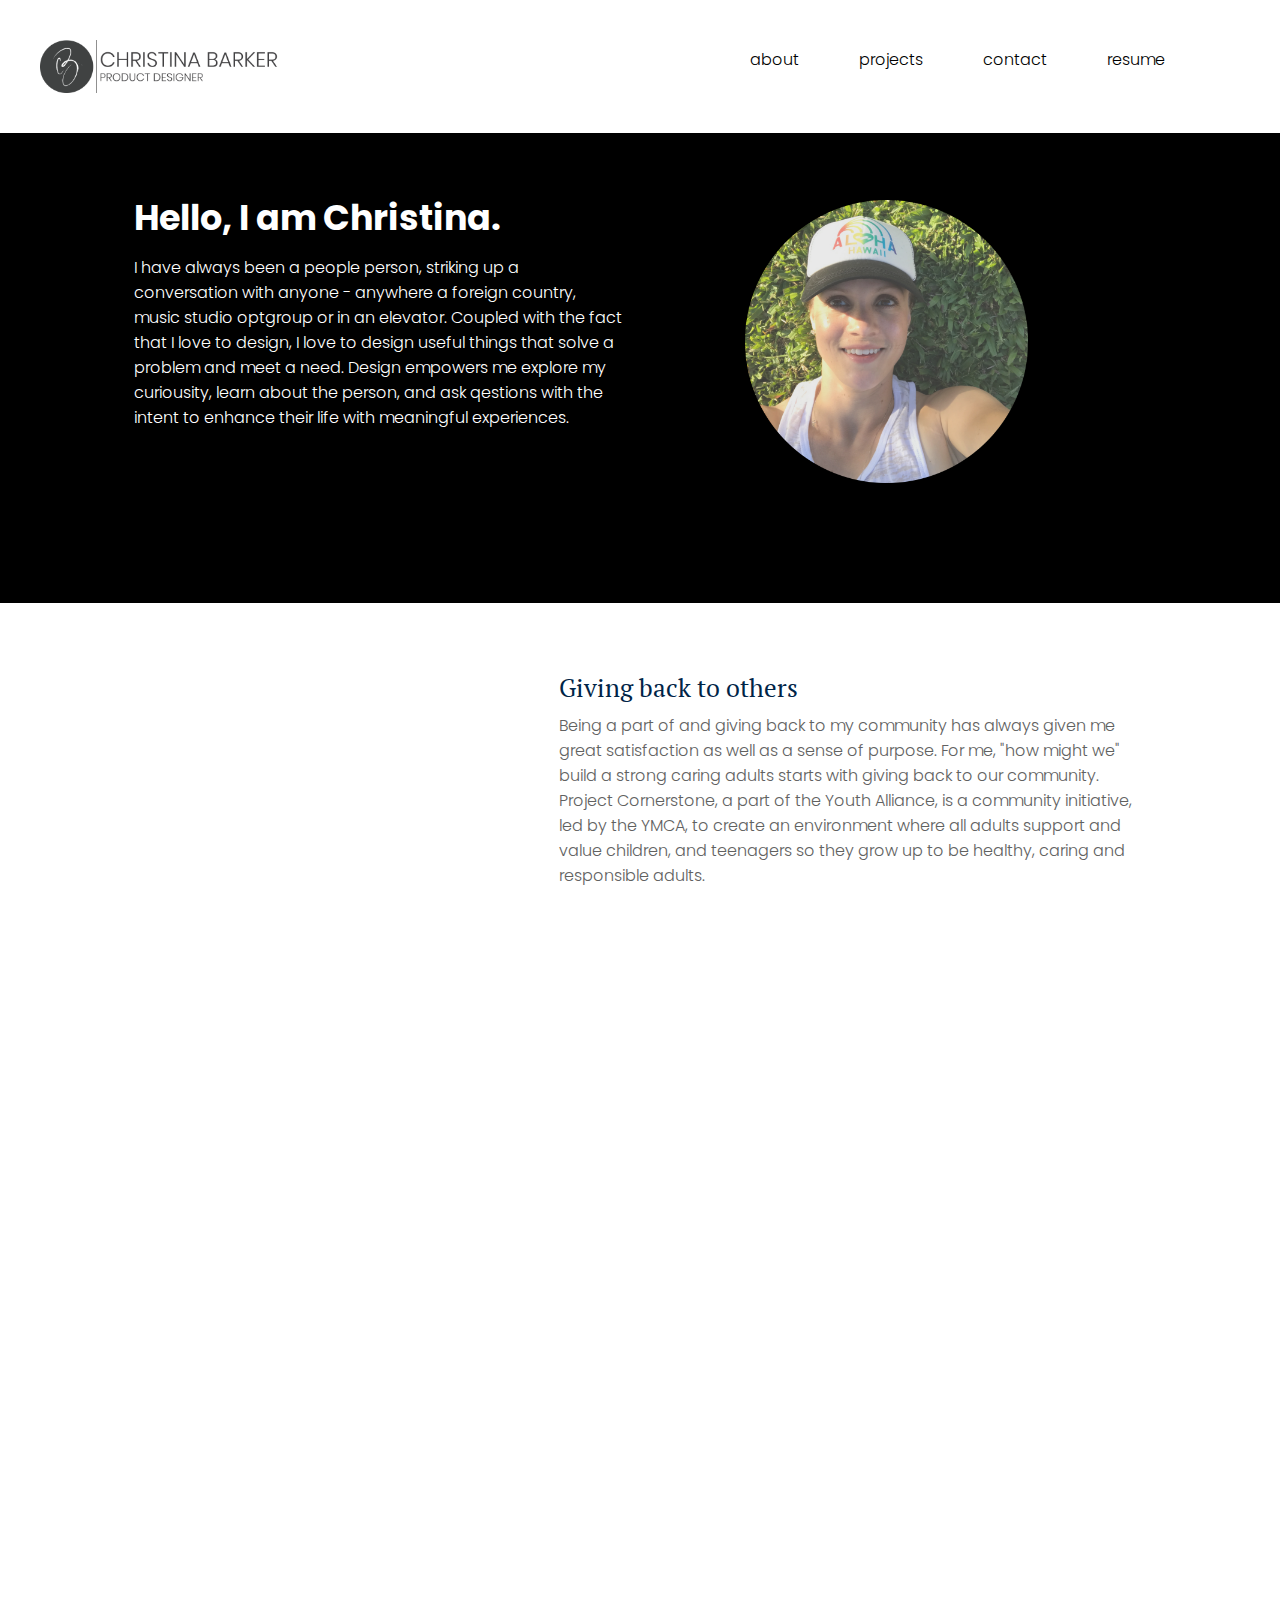
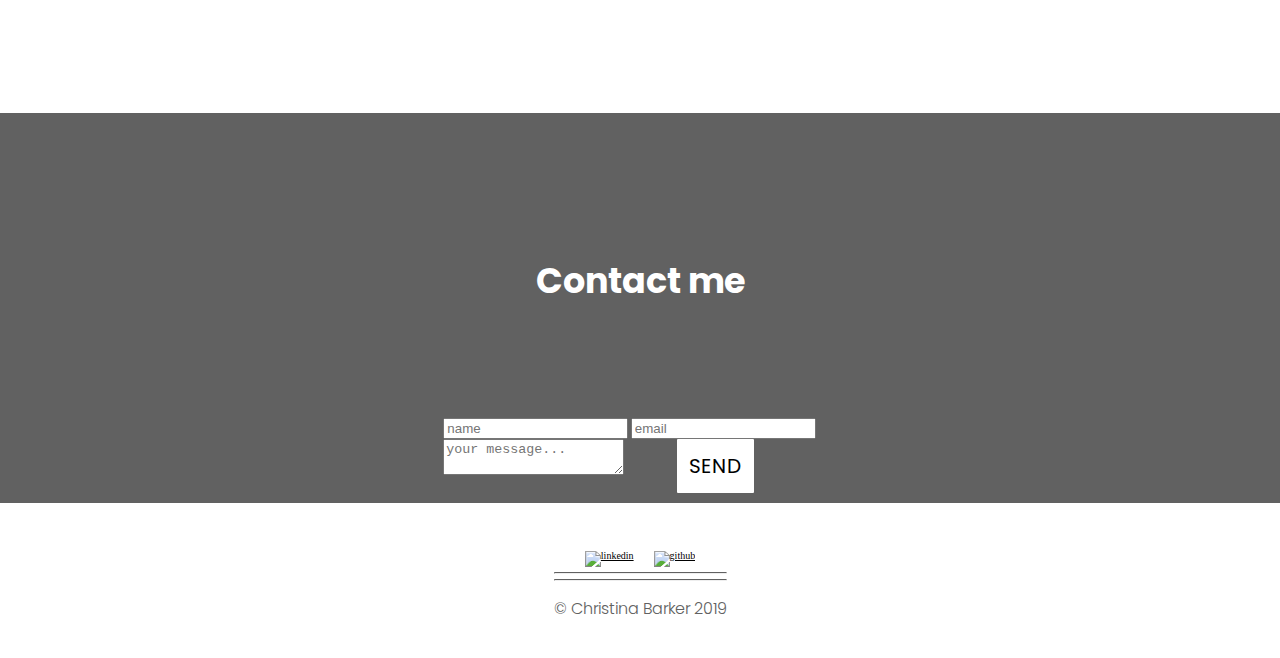
==== commit b0fde929: "port-update-six:completed" ====
--- a/about.html
+++ b/about.html
@@ -45,12 +45,8 @@
         I have always been a people person, striking up a conversation with anyone - anywhere a foreign country, music studio optgroup or
         in an elevator. Coupled with the fact that I love to design, I love to design useful things that solve a problem and meet a need.
         Design empowers me explore my curiousity, learn about the person, and ask qestions with the intent to enhance their life with meaningful experiences.</p>
-        <p class="by">
-         “I’m just a girl chasing her dream and having an amazing adventure.”</p>
-       <p class="by">- Madaline Stuart</p>
      </div>
        </section>
-       <hr class="three">
      </header>
 <main>
    <section class="main">
--- a/styles/main.css
+++ b/styles/main.css
@@ -203,11 +203,6 @@
  border-color: #5DA2D5;
 }
 
-@media all and (max-width: 15em){
- a.button {
-  display: block;
-  margin: 0.4em auto;
- }
 }
 
 /*all images included with in the website*/
@@ -286,69 +281,63 @@
 /*end stlying for specific h tags*/
 
 .hero-hmpg {
- display: grid;
- grid-template-columns: repeat(12, minmax(0,1fr));
- grid-template-rows: repeat(3, [row] 1fr);
- grid-gap: 2rem;
- margin: 0 auto;
- padding-top: 10rem;
+ background-color: #000;
+ display: grid;
+ grid-template-columns: repeat(12, minmax(0,1fr));
+ grid-template-rows: repeat(1, [row] 1fr);
+ grid-gap: 1rem;
+ margin: 0 auto;
+ padding-top: 7rem;
+}
+
+.content-hmpg > h1 {
+ color: #fff;
+}
+
+.content-hmpg p.slogan {
+ font-family: 'Poppins';
+ font-weight: lighter;
+ color: #fff;
+ text-align: left;
 }
 
 .content-hmpg{
  grid-column: 1 / -1;
- grid-row: 2/ span 2;
- grid-gap: 1rem;
- margin: 0 auto;
- padding: 1rem;
+ grid-row: 1;
+ margin: 0 auto;
+ padding: 8rem 1rem;
 }
 
 .project {
  background-color: #ffffff;
  display: grid;
  grid-gap: 1rem;
- grid-template-columns: repeat(auto-fill, minmax(50%, 1fr));
- margin: 1rem;
- padding: 1rem;
-}
-
-.icons {
- display: block;
- width: 50%;
- height: auto;
-}
-
+ grid-template-columns: repeat(12, minmax(0,1fr));
+ grid-template-rows: repeat(6, [row] 1fr);
+ padding: 4rem 0;
+}
+.item-1> h2.project-name, .item-2> h2.project-name, .item-3 > h2.project-name{
+ color: #fff;
+}
 .item-1{
  background-color: #000;
- box-sizing: border-box;
- padding-top: 100%;
- position: relative;
- width: 100%;
+ grid-column: 2/ span 10;
+ grid-row: 1/ span 2;
+ padding-top: 2rem;
 }
 
 .item-2 {
  background-color:#000;
- padding-top: 100%;
- box-sizing: border-box;
- position: relative;
+ grid-column: 2/ span 10;
+ grid-row: 3/ span 2;
+ padding-top: 2rem;
 }
 
 .item-3 {
  background-color: #000;
- padding-top: 100%;
- box-sizing: border-box;
- position: relative;
-}
-
-.text {
- color: #000;
- font-size: 20px;
- position: absolute;
- top: 50%;
- left: 50%;
- -webkit-transform: translate(-50%, -50%);
- -ms-transform: translate(-50%, -50%);
- transform: translate(-50%, -50%);
- text-align: center;
+ grid-column: 2/ span 10;
+ grid-row: 5/ span 2;
+ padding-top: 2rem;
 }
 
 .text > h2.project-name {
@@ -359,29 +348,28 @@
 }
 
 .footer {
- background-color: #616161;
- display: grid;
- grid-gap: 1rem;
- grid-template-columns: repeat(12, minmax(0,1fr));
- grid-template-rows: repeat(2, [row] 1fr);
- margin: 0 auto;
+ background-color: #fff;
+ display: grid;
+ grid-gap: 1rem;
+ grid-template-columns: repeat(12, minmax(0,1fr));
+ grid-template-rows: repeat(2, [row] .5fr);
+ margin: 0 auto;
+ padding: 2rem 1rem;
 }
 
 .footer-bkgrnd {
  background-color: #ffffff;
  grid-column: 1 / -1;
- grid-row: 1 / -1;
- margin: 2rem;
- padding: 1rem;
+ grid-row: 2;
+ margin: 0 auto;
 }
 
 .footer-links {
- background-color: #ffffff;
+ background-color: #fff;
  display: flex;
  grid-row: 1;
  justify-content: center;
- margin: 0;
- padding: 2rem;
+ margin: 0 auto;
 }
 
 img.linkedin {
@@ -400,6 +388,7 @@
  grid-template-rows: repeat(2, [row] auto);
  grid-gap: 1rem;
  margin: 0 auto;
+ padding: 7rem 2rem 2rem 2rem;
 }
 
 .content-me {
@@ -434,12 +423,14 @@
  grid-template-columns: repeat(12, minmax(0,1fr));
  grid-template-rows: repeat(1, [row] 1fr);
  margin: 0 auto;
+ padding-top: 4rem;
 }
 
 .content-main {
  grid-column: 1 / -1;
  grid-row: 1;
  margin: 0 auto;
+ padding: 2rem;
 }
 
 .content-about {
@@ -466,7 +457,7 @@
  grid-column: 1 / -1;
  grid-row: 1;
  margin: 0 auto;
- padding:1rem;
+ padding: 1rem;
 }
 
 .contact-hmpg > h1{
@@ -560,7 +551,6 @@
 
 img.phones {
  margin: 0 auto;
- padding: 2rem;
 }
 
 /*styling for core case study mobile*/
@@ -577,7 +567,7 @@
  grid-column: 1 / -1;
  grid-row: 1 /2;
  margin: 0 auto;
- padding: 5rem;
+ padding: 4rem 1rem 1rem 2rem;
 }
 
 .strip {
@@ -588,7 +578,22 @@
  grid-column: 1/ -1;
  grid-row: 3/ 6;
  margin: 0 auto;
- padding-bottom: 1rem;
+ display: grid;
+ grid-gap: .5rem;
+ grid-template-columns: repeat(12, minmax(0, 1fr));
+ grid-template-rows: repeat(3 [row] 1fr);
+}
+
+.demo {
+ grid-column: 4/10 ;
+ grid-row: 1 / 3;
+ margin: 0 auto;
+ align-items: center;
+}
+
+img.phones {
+max-width: 100%;
+padding: 1rem;
 }
 
 .area-1 {
@@ -649,6 +654,7 @@
  grid-template-rows: repeat(2, auto);
  margin: 1rem;
 }
+
 .e {
  grid-column: 1/-1;
  grid-row: 1;
@@ -665,6 +671,10 @@
  grid-gap:1rem;
 }
 
+img.persona {
+ max-width: 75%;
+}
+
 .p-one {
  grid-column: 2/ 12;
  grid-row: 1;
@@ -778,6 +788,10 @@
  margin: 1rem;
 }
 
+.c-large, .c-local {
+  max-width: 75%;
+}
+
 .c-large{
  box-shadow: 0 1px 3px rgba(0,0,0,0.12), 0 1px 2px rgba(0,0,0,0.24);
  transition: all 0.3s cubic-bezier(.25,.8,.25,1);
@@ -786,7 +800,6 @@
  margin: 1rem;
  padding: 2rem;
  text-align: center;
- width: 95%;
 }
 
 .c-local {
@@ -798,7 +811,6 @@
  margin: 1rem;
  padding: 2rem;
  text-align: center;
- width: 95%;
 }
 
 .c-large:hover, .c-local:hover{
@@ -983,7 +995,8 @@
  grid-row: 3;
  margin: 1rem;
  padding: 1rem;
- text-align: center;
+ text-align: cent
+ er;
 }
 
 .area-6 {
@@ -1053,20 +1066,21 @@
 }
 
 .core-phones {
- padding: 2rem;
+ max-width: 75%;
+ padding: 1rem;
 }
 
 .area-10 {
  display: grid;
  grid-gap: 1rem;
  grid-template-columns: repeat(12, minmax(0,1fr));
- grid-template-rows: repeat(1, [row] auto);
+ grid-template-rows: repeat(2, [row] auto);
  margin: 1rem;
 }
 
 .z {
  grid-column: 1 / -1;
- grid-row: 1;
+ grid-row: 1 / span 2;
  margin: 1rem;
 }
 
@@ -1132,20 +1146,18 @@
 /*stlying for homepage*/
 .hero-hmpg {
  display: grid;
- grid-gap: 2rem;
- grid-template-columns: repeat(12, minmax(0,1fr));
- grid-template-rows: repeat(3, [row] 1fr);
- justify-content: space-around;
- margin: 0 auto;
- padding: 1rem;
+ grid-gap: 1rem;
+ grid-template-columns: repeat(12, minmax(0,1fr));
+ grid-template-rows: repeat(2, [row] 1fr);
+ margin: 0 auto;
+ padding-top: 12rem;
 }
 
 .content-hmpg {
- grid-column: 4/ span 6;
- grid-row: 2;
- grid-gap: 1rem;
- margin: 0 auto;
- padding-top: 5rem;
+ grid-column: 2/ 10;
+ grid-row: 1/ span 2;
+ grid-gap: 1rem;
+ margin: 0 auto;
 }
 
 .content-hmpg >h1 {
@@ -1153,30 +1165,46 @@
  margin: 0 auto;
 }
 
+.content-hmpg p.slogan {
+ text-align: left;
+}
+
 .project {
  background-color: #ffffff;
  display: grid;
  grid-gap: 1rem;
- grid-template-columns: repeat(auto-fill, minmax(30%, .5fr));
- margin: 0 auto;
+ grid-template-columns: repeat(12, minmax(0, 1fr));
+ grid-template-rows: repeat(6, [row] 1fr);
+ margin: 0 auto;
+ padding: 4rem 0;
 }
 
 .item-1 {
- background-color: blue;
- padding-top: 100%;
- box-sizing: border-box;
- position: relative;
-}
-
-.item .content {
- position: absolute;
- top: 0;
- right: 0;
- left: 0;
- bottom: 0;
-}
-
-.item-1 h2.project-name {
+ background-color: #000;
+ grid-column: 4/ span 6;
+ grid-row: 1 / span 2;
+ margin: 0 auto;
+ padding: 2rem 1rem;
+}
+
+.item-2 {
+ background-color: #000;
+ grid-column: 4/ span 6;
+ grid-row: 3/ span 2;
+ margin: 0 auto;
+ padding: 2rem 1rem;
+}
+
+.item-3 {
+ background-color: #000;
+ grid-column: 4/ span 6;
+ grid-row: 5/ span 2;
+ margin: 0 auto;
+ padding: 2rem 1rem;
+}
+
+
+.item-1 h2.project-name, .item-2 h2.project-name, .item-3 h2.project-name {
  font-size: 2.5rem;
  text-align: left;
  padding-top: 3rem;
@@ -1238,6 +1266,7 @@
  margin: 0 auto;
  max-width: 10%;
 }
+
 }/*end 575px view*/
 
 @media screen and (min-width: 1025px) {
@@ -1307,19 +1336,28 @@
 }
 
 /*specific stying for hmpg*/
+.hero-hmpg {
+ display: grid;
+ grid-gap: 2rem;
+ grid-template-columns: repeat(12, minmax(0,1fr));
+ grid-template-rows: repeat(1, [row] 1fr);
+ margin: 0 auto;
+ padding-top:10rem;
+}
+
 .content-hmpg {
- grid-column: 4/ span 6;
- grid-row: 2/ 3;
+ background-color: #000;
+ grid-column: 4/10;
+ grid-row: 1;
  grid-gap: .5rem;
  margin: 0 auto;
- padding-top: 4rem;
+ padding-top: 10rem;
 }
 
 .content-hmpg >h1 {
  font-size: 5rem;
  font-weight: bold;
  margin: 0 auto;
-
 }
 
 p.slogan, p.quote, p.by {
@@ -1327,36 +1365,33 @@
 }
 
 .project {
- grid-column: 2 / span 2;
- grid-row: 2;
- margin: 0 auto;
- text-align: left;
- background-color: #ffffff;
- display: grid;
- grid-gap: 1rem;
- grid-template-columns: repeat(auto-fill, minmax(40%, 1fr));
+ display: grid;
+ grid-gap: 1rem;
+ grid-template-columns: repeat(12, minmax(0, 1fr));
+ grid-template-rows: repeat(3, [row] 1fr);
+ margin: 0 auto;
+ padding-top: 4rem;
 }
 
 .item-1 {
- padding-top: 100%;
- box-sizing: border-box;
- position: relative;
+background-color: #000;
+grid-column: 4/10;
+grid-row: 1;
+margin: 0 auto;
 }
 
 .item-2{
- background-color:
+background-color: #000;
+grid-column: 4/10;
+grid-row: 2;
+margin: 0 auto;
 }
 
 .item-3 {
-box-sizing: border-box;
-}
-
-.item-1 .text, .item-2 .text, .item-3 .text {
- position: absolute;
- top: 0;
- right: 0;
- left: 0;
- bottom: 0;
+background-color: #000;
+grid-column: 4/10;
+grid-row: 3;
+margin: 0 auto;
 }
 
 .item > h2.project-name {
@@ -1364,10 +1399,8 @@
  margin-bottom: .3rem;
 }
 
-
 /*end specific styling for the hmpg*/
 .button {
- align-self: center;
  background-color: #fff;
  border-color: #616161;
  color: #616161;
@@ -1584,7 +1617,7 @@
  display: grid;
  grid-gap: 1rem;
  grid-template-columns: repeat(12, minmax(0,1fr));
- grid-template-rows: repeat(4, [row] auto );
+ grid-template-rows: repeat(5, [row] auto );
  margin: 0 auto;
  padding: 2rem 1rem;
 }
@@ -1611,86 +1644,37 @@
 }
 
 .ux-flows {
-background-color: #e5e5e5;
+ background-color: #e5e5e5;
+ grid-column: 4/10;
+ grid-row: 5;
  display: grid;
  grid-gap: 2rem;
  grid-template-columns: repeat(12, minmax(0,1fr));
  grid-template-rows: repeat(1, [row] auto );
  margin: 0 auto;
- padding: 1rem;
+ padding: 2rem 1rem;
 }
 
 .c-large{
  background-color: #fff;
- grid-column:1/ span 6;
- grid-row: 1;
- margin: 1rem;
- text-align: center;
+ grid-column:2/ span 6;
+ grid-row: 1;
+ margin: 1rem;
+ text-align: center;
+ padding: 1rem;
+}
+
+img.local, img.large {
+  width: 100%;
 }
 
 .c-local {
-background-color: #fff;
- grid-column: 7 / span 6;
- grid-row: 1;
- margin: 1rem;
- text-align: center;
-}
-/*end of grid area-2*/
-
-/*begin grid area-3*/
-.area-3 {
- display: grid;
- grid-gap: 1rem;
- grid-template-columns: repeat(12, minmax(0,1fr));
- grid-template-rows: repeat(3, [row] 1fr);
- margin: 1rem;
- padding: 2rem;
-}
-
-.l {
- grid-column: 1 / -1;
- grid-row: 1;
- margin: 0 auto;
-}
-
-.l h2.title {
- padding-top: 6rem;
-}
-
-.c-idea-one {
- grid-column: 1/ -1;
- grid-row: 2;
-}
-
-img.brand {
-  text-align: center;
-  max-width: 100%;
-}
-
-.c-idea-two {
- grid-column: 1/-1;
- grid-row: 3;
-}
-
-.area-3m {
- background-color: #efeeee;
- display: grid;
- grid-gap: 2rem;
- grid-template-columns: repeat(12, minmax(0,1fr));
- grid-template-rows: repeat(1, [row] auto );
- text-align: center;
- margin: 2rem;
-}
-
-.m {
- grid-column: 1 / -1;
- grid-row: 1;
- margin:2rem;
- text-align: center;
-}
-
-img.iterations {
-  max-width: 50%;
+ background-color: #fff;
+ grid-column: 7 / span 7;
+ grid-row: 1;
+ margin: 1rem;
+ text-align: center;
+ padding: 1rem;
 }
 
 .area-p1 {
@@ -1727,6 +1711,10 @@
  grid-column: 1;
  grid-row: 1;
  text-align: center;
+}
+
+img.sketches {
+  width: 90%;
 }
 
 .c-sketch-p2 {
@@ -1830,6 +1818,12 @@
  text-align: center;
 }
 
+img.first-core-phones {
+ margin: 0 auto;
+ padding: 1rem;
+ width: 90%;
+}
+
 .area-8 {
  display: grid;
  grid-gap: 1rem;
@@ -1845,15 +1839,13 @@
  margin: 0 auto;
  padding: 2rem 1rem;
 }
-
 
 .w {
  grid-column: 2/ 6;
  grid-row: 2;
  margin: 0 auto;
- padding: 2rem 1rem;
-}
-
+ padding: 3rem 1rem;
+}
 
 .first {
  grid-column: 7/ 12;
@@ -1902,15 +1894,15 @@
   display: grid;
   grid-gap: 1rem;
   grid-template-columns: repeat(12, minmax(0,1fr));
-  grid-template-rows: repeat(1, [row] auto );
+  grid-template-rows: repeat(3, [row] 1fr);
   margin: 0 auto;
 }
 
 .z {
  grid-column: 3 / 11;
- grid-row: 1;
- margin: 0 auto;
- padding: 2rem 1rem;
+ grid-row: 1/ 3;
+ margin: 0 auto;
+ padding: 3rem 1rem;
 }
 
 /*styling for contact page*/
